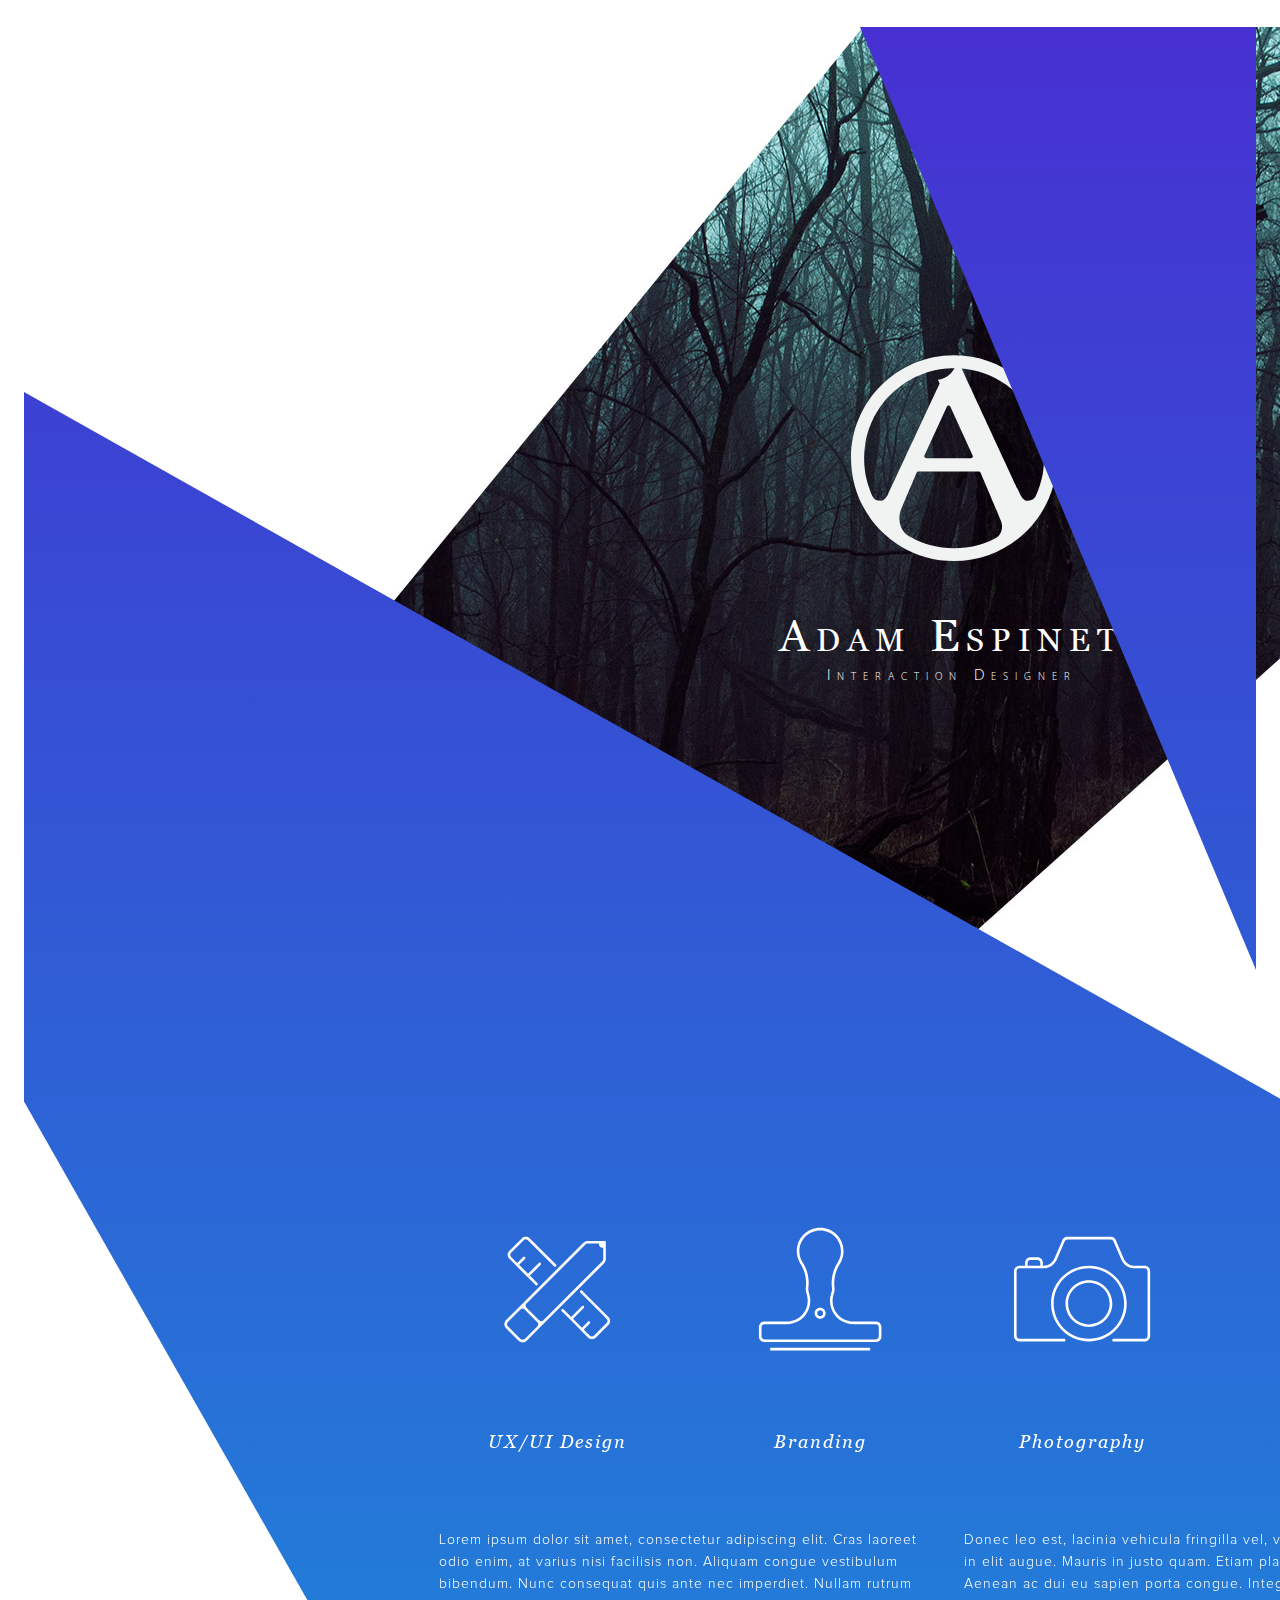
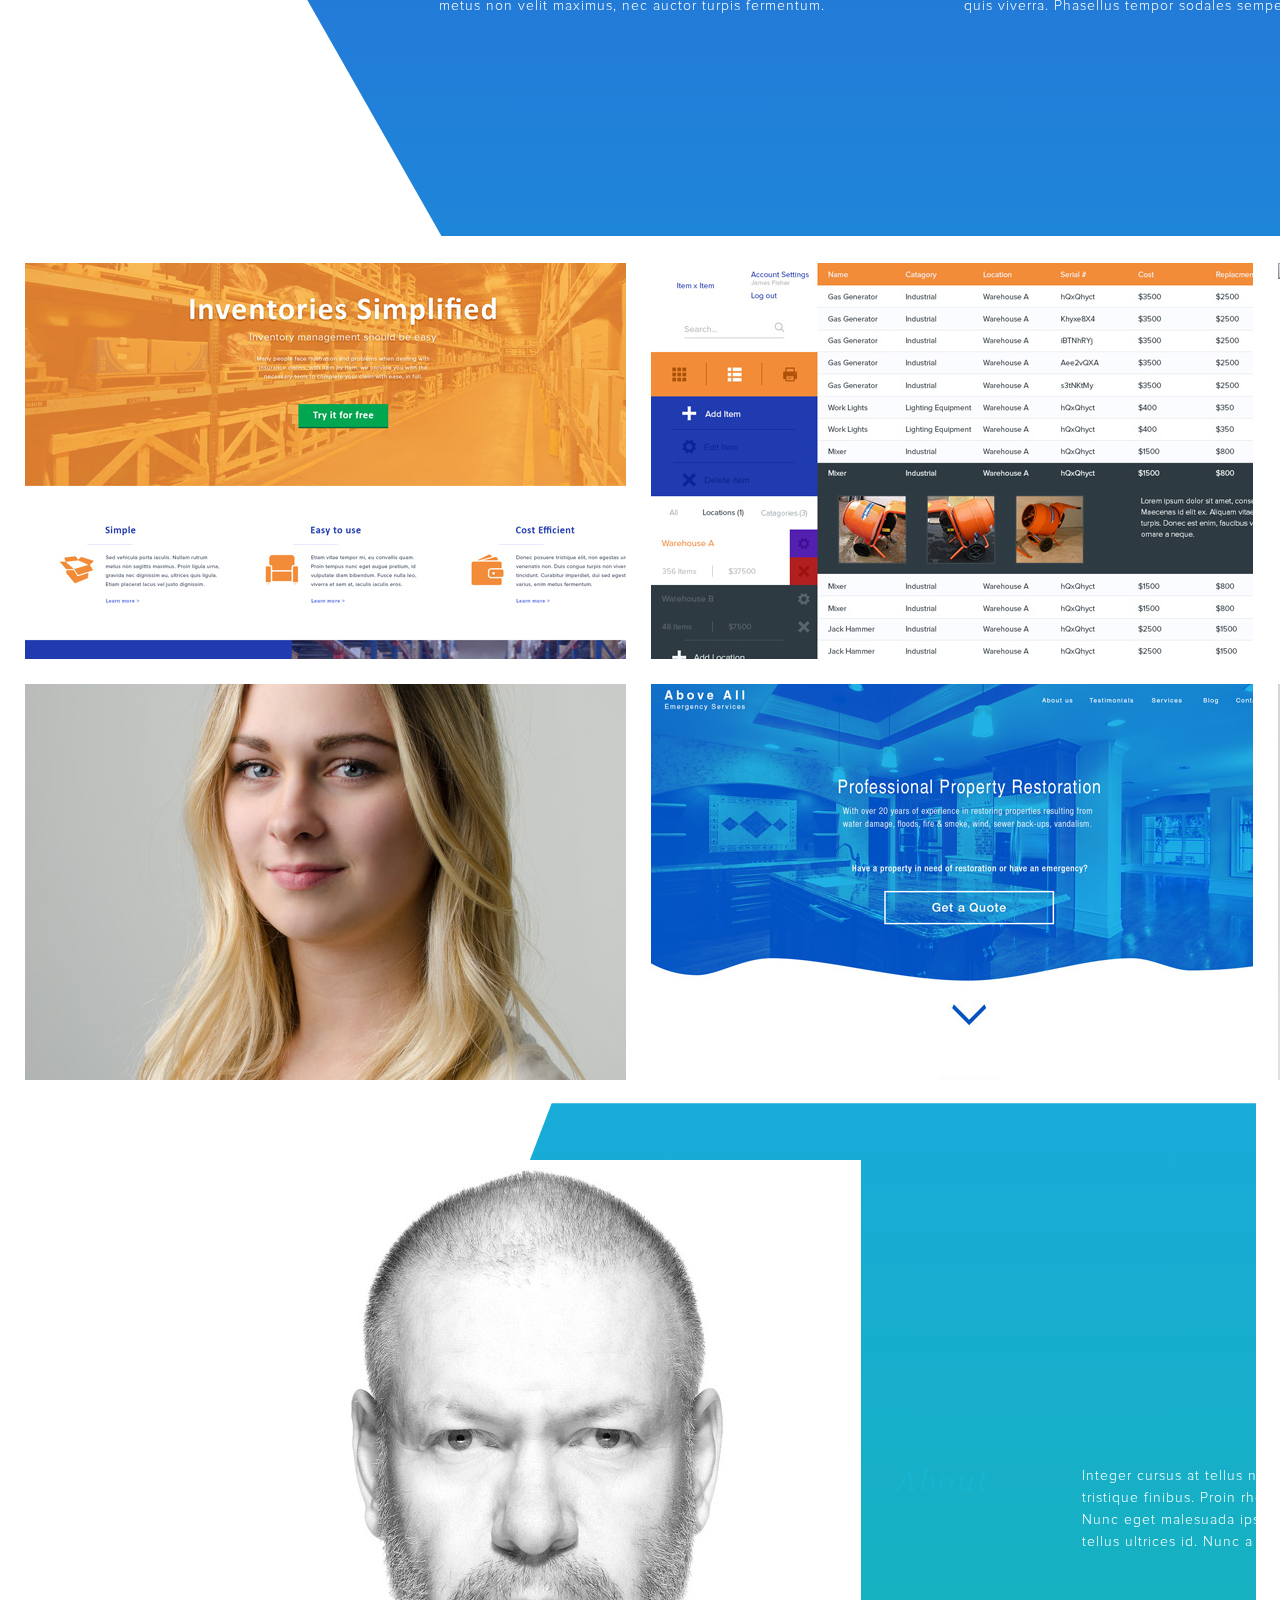
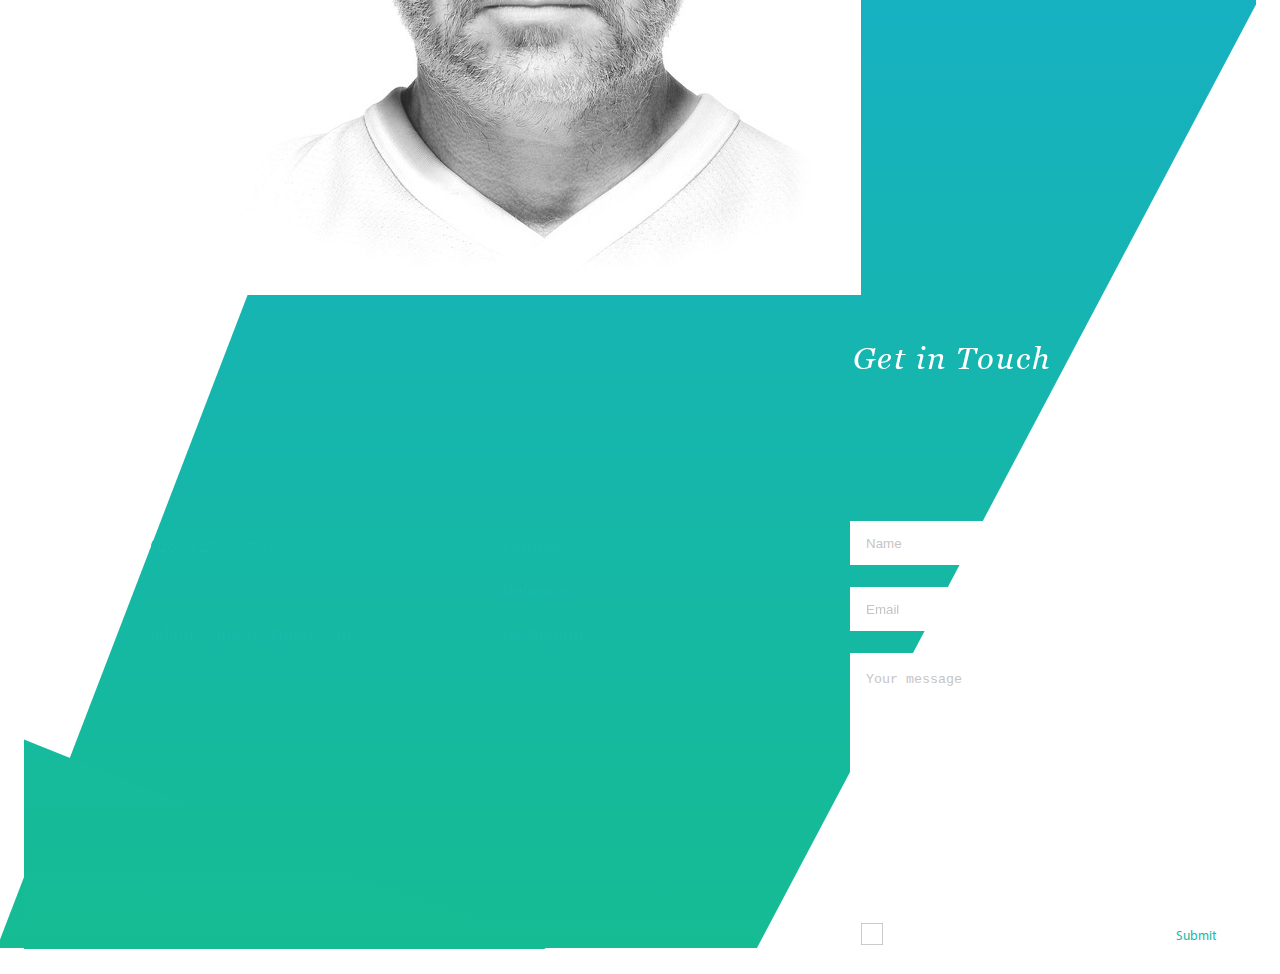
==== adamespinet2015/index.html @ 43d78a26 "First Upload" ====
<!DOCTYPE html>
<html></html>
<head>
  <title>Adam Espinet</title>
  <link href='css/style.css' rel='stylesheet'>
</head>
<body>
  <div id='main-wrap'>
    <section id='background'>
      <section id='accents-top'>
        <div id='triangle-top'>
          <svg>
            <defs>
              <linearGradient id='grad1' x1='50%' x2='50%' y1='0%' y2='100%'>
                <stop offset='0%' style='stop-color:rgb(71,48,210);stop-opacity:1'></stop>
                <stop offset='100%' style='stop-color:rgb(46,91,212);stop-opacity:1'></stop>
              </linearGradient>
            </defs>
            <path d='M396.7,0 0,0 396.7,944.6z' fill='url(#grad1)'></path>
          </svg>
        </div>
        <div id='shape-purple-blue'>
          <svg>
            <defs>
              <linearGradient id='grad2' x1='50%' x2='50%' y1='0%' y2='100%'>
                <stop offset='0%' style='stop-color:rgb(60,65,211);stop-opacity:1'></stop>
                <stop offset='100%' style='stop-color:rgb(30,134,217);stop-opacity:1'></stop>
              </linearGradient>
            </defs>
            <path d='M0,1 1866,1050.7 1866,1446 418,1446 0,710.5z' fill='url(#grad2)'></path>
          </svg>
        </div>
      </section>
      <section id='home'>
        <svg id='logo'>
          <path d='M108.013,5.164C51.141,5.164,5.035,51.271,5.035,108.143c0,56.874,46.105,102.98,102.978,102.98c56.874,0,102.979-46.106,102.979-102.98C210.992,51.271,164.887,5.164,108.013,5.164z M34.246,150.733c-3.959,0-6.309-1.488-7.649-4.223c-1.45-2.958-6.259-14.777-7.524-25.108c-0.523-4.279-0.947-7.953-0.947-13.065c0-5.322,0.287-8.905,0.91-13.182c4.723-32.395,26.672-59.171,56.279-70.74c3.998-1.563,8.162-2.862,12.416-3.846c4.138-0.957,8.394-1.621,12.729-1.986c2.517-0.21,6.441-0.318,7.994-0.317c-2.6,5.083-7.193,8.985-12.741,10.673c-1.219,0.371-2.491,0.625-3.792,0.771l1.721,3.748c0,0-50.002,107.736-51.329,110.174C40.744,146.511,38.578,150.733,34.246,150.733z M78.424,105.586l22.4-48.862c0.299-0.667,0.967-1.134,1.744-1.134c0.738,0,1.37,0.421,1.69,1.033l22.374,48.796l0.141,0.309c0.07,0.199,0.116,0.41,0.116,0.634c0,1.056-0.854,1.911-1.908,1.916h-0.014l-44.778-0.028c-1.058,0-1.915-0.856-1.915-1.915c0-0.265,0.054-0.518,0.151-0.747L78.424,105.586z M149.838,187.984c-11.059,6.111-25.886,10.28-41.75,10.28c-16.225,0-30.826-3.961-43.969-11.474c-0.775-0.406-1.524-0.854-2.24-1.349c-5.543-3.834-8.482-10.259-8.482-17.509c0-2.859,0.598-5.627,1.535-8.04c0.84-2.16,13.189-31.295,15.773-37.387l0.004,0.002c0.299-0.666,0.965-1.132,1.743-1.132h0.001h60.234h0.002c0.773,0,1.437,0.461,1.738,1.122c0.008,0.016,0.018,0.029,0.024,0.045s0.01,0.034,0.017,0.051c3.199,7.496,20.119,47.162,20.619,48.68c0.552,1.676,0.958,3.171,0.958,4.907C156.046,181.103,154.13,185.612,149.838,187.984z M189.516,146.511c-1.24,2.197-3.662,4.223-7.703,4.223c-4.35,0-6.444-4.223-7.99-7.102c-1.224-2.279-56.811-122.218-56.811-122.218l-1.301-2.836c0.833,0.069,1.662,0.151,2.488,0.244c40.628,4.541,73.079,36.122,78.942,76.336c0.623,4.277,0.951,8.648,0.951,13.096c0,4.438-0.367,8.794-0.947,13.065C195.755,131.557,191.401,143.17,189.516,146.511z' fill='#F1F2F2'></path>
        </svg>
        <div id='head'>
          <div id='name'>
            <h1 class='g400'>Adam Espinet</h1>
          </div>
          <div id='title'>
            <h2 class='m200'>Interaction Designer</h2>
          </div>
        </div>
      </section>
      <section id='services'>
        <div class='container'>
          <div id='icons'>
            <div class='icon'>
              <svg>
                <path d='M182.258,34.489c-0.393-0.393-0.905-0.588-1.419-0.587v-0.003l-2.009,0l-21.951-0.001l-1.23,0.001h-1.801c-1.781,0.188-3.51,0.943-4.907,2.255c-0.065,0.062-0.137,0.117-0.201,0.182c-0.063,0.063-0.12,0.135-0.181,0.2l-1.38,1.38l-89.15,89.15c-0.066,0.063-0.136,0.117-0.201,0.182c-0.065,0.065-0.12,0.135-0.182,0.201l-2.966,2.967l-2.841,2.841l-2.967,2.967c-0.066,0.062-0.136,0.116-0.201,0.182c-0.065,0.064-0.12,0.134-0.182,0.2l-19.084,19.084c-0.066,0.063-0.136,0.116-0.201,0.182c-0.065,0.064-0.12,0.135-0.182,0.201c-1.052,1.121-1.743,2.455-2.072,3.86c-0.301,1.28-0.301,2.613,0,3.894c0.329,1.399,1.014,2.729,2.06,3.848c0.066,0.07,0.125,0.146,0.195,0.215c0.069,0.069,0.145,0.129,0.215,0.195l19.244,19.243c0.066,0.071,0.126,0.146,0.195,0.216c0.069,0.069,0.145,0.129,0.215,0.195c1.119,1.045,2.447,1.73,3.847,2.059c1.28,0.301,2.614,0.301,3.895,0c1.399-0.328,2.728-1.014,3.846-2.059c0.07-0.066,0.146-0.126,0.215-0.195c0.069-0.069,0.128-0.145,0.195-0.216l19.056-19.056c0.07-0.066,0.146-0.126,0.215-0.194c0.069-0.069,0.128-0.146,0.195-0.216l2.953-2.952l2.841-2.841l2.953-2.953c0.07-0.066,0.146-0.126,0.215-0.195c0.069-0.068,0.128-0.145,0.195-0.215l89.136-89.137l1.336-1.335c0.071-0.067,0.147-0.126,0.216-0.195c0.069-0.069,0.127-0.144,0.194-0.215c1.406-1.505,2.163-3.391,2.271-5.313c0.018-0.32,0.019-0.642,0-0.962v-1.679V37.916v-2.009l-0.003,0C182.845,35.393,182.649,34.88,182.258,34.489z M72.386,170.331l-9.256,9.256l-5.016,5.016l-0.178,0.179c-1.724,1.628-4.413,1.629-6.138,0l-0.178-0.179l-5.016-5.016l-9.443-9.444l-5.016-5.016l-0.178-0.178c-1.63-1.727-1.629-4.422,0.006-6.146l0.165-0.164l5.023-5.023l9.256-9.256l5.023-5.022l0.165-0.165c1.711-1.624,4.375-1.634,6.102-0.04c0.042,0.043,0.079,0.091,0.122,0.134s0.09,0.079,0.134,0.121c0.027,0.025,0.056,0.049,0.082,0.073l4.9,4.9l9.443,9.443l4.9,4.9c0.025,0.026,0.047,0.055,0.073,0.081c0.042,0.044,0.079,0.092,0.122,0.135c0.043,0.042,0.091,0.079,0.134,0.121c1.592,1.726,1.583,4.384-0.035,6.095l-0.178,0.178L72.386,170.331z M91.753,150.964l-5.016,5.017l-0.178,0.178c-1.71,1.616-4.369,1.626-6.095,0.034c-0.042-0.043-0.079-0.091-0.122-0.134s-0.09-0.079-0.134-0.121c-0.027-0.025-0.056-0.049-0.082-0.073l-4.9-4.9l-9.443-9.443l-4.9-4.9c-0.025-0.026-0.047-0.055-0.073-0.081c-0.042-0.044-0.079-0.092-0.121-0.134c-0.043-0.043-0.091-0.08-0.134-0.122c-1.593-1.727-1.582-4.393,0.041-6.103l0.164-0.164l5.023-5.022l80.703-80.703l5.022-5.023l0.165-0.165c0.729-0.691,1.629-1.081,2.561-1.188h1.03h6.729h10.507c-0.422,1.724,0.022,3.616,1.368,4.962c1.347,1.347,3.239,1.792,4.963,1.37v10.554v7.002v0.45c-0.052,1.03-0.451,2.04-1.211,2.844l-0.178,0.178l-5.017,5.016L91.753,150.964z' fill='#49a5f4'></path>
                <path d='M42.593,69.504l2.841,2.841l13.75,13.749l2.841,2.841l12.813,12.813l0.002-0.002c0.36,0.36,0.825,0.547,1.296,0.576c0.553,0.034,1.117-0.153,1.541-0.576c0.422-0.423,0.609-0.986,0.575-1.54c-0.028-0.472-0.215-0.937-0.575-1.297l0.002-0.002L66,87.229l9.177-9.177l7.242-7.242c0.069-0.053,0.14-0.103,0.204-0.167c0.063-0.063,0.113-0.134,0.166-0.203c0.604-0.786,0.554-1.913-0.166-2.633c-0.782-0.782-2.052-0.783-2.835-0.001l-0.024-0.021l-7.427,7.427l-9.177,9.177l-1.134-1.135L49.409,70.639l9.177-9.177l-0.002-0.002c0.783-0.783,0.783-2.054,0-2.837c-0.783-0.783-2.054-0.783-2.837,0l-0.002-0.002l-9.177,9.177l-1.135-1.134l-3.206-3.207l-5.02-5.02l-0.171-0.171c-1.635-1.726-1.634-4.421,0-6.146l0.171-0.171l5.02-5.02l9.255-9.255l5.019-5.02l0.171-0.171c1.726-1.635,4.42-1.634,6.146,0l0.171,0.171l5.02,5.02l35.45,35.45l0.002-0.002c0.783,0.783,2.052,0.785,2.837,0c0.783-0.783,0.783-2.054,0-2.836l0.002-0.002L65.943,29.928l-0.396-0.396c-1.121-1.049-2.452-1.737-3.854-2.066c-1.281-0.301-2.613-0.301-3.894,0c-1.402,0.329-2.734,1.018-3.854,2.066c-0.068,0.064-0.141,0.122-0.208,0.188s-0.125,0.14-0.188,0.208L34.479,48.997c-0.068,0.064-0.141,0.122-0.208,0.188c-0.067,0.067-0.124,0.139-0.188,0.208c-1.049,1.121-1.736,2.452-2.065,3.854c-0.301,1.28-0.301,2.613,0,3.894c0.33,1.402,1.017,2.734,2.066,3.854c0.064,0.068,0.121,0.141,0.188,0.208c0.067,0.067,0.14,0.124,0.208,0.188L42.593,69.504z' fill='#49a5f4'></path>
                <path d='M143.634,110.459c-0.784,0.785-0.783,2.054,0,2.837l-0.002,0.002l35.451,35.452l5.02,5.02l0.171,0.171c1.632,1.723,1.634,4.415,0.003,6.142l-0.178,0.178l-5.017,5.017l-9.246,9.246l-4.888,4.887l-0.451,0.452c-1.729,1.497-4.315,1.461-5.991-0.126l-0.171-0.171l-5.02-5.02l-4.365-4.365l9.178-9.177l-0.002-0.002c0.782-0.783,0.782-2.054,0-2.837c-0.783-0.783-2.054-0.783-2.837,0l-0.002-0.002l-9.178,9.177l-1.135-1.135L132.36,153.59l9.177-9.177l7.428-7.428l-0.021-0.023c0.781-0.783,0.781-2.054-0.002-2.836c-0.719-0.72-1.846-0.77-2.633-0.166c-0.069,0.053-0.141,0.103-0.203,0.166c-0.064,0.063-0.114,0.135-0.167,0.204l-7.241,7.242l-9.178,9.177l-1.135-1.136L117.85,139.08l-0.002,0.002c-0.783-0.783-2.053-0.783-2.836,0c-0.785,0.784-0.783,2.054,0,2.836l-0.002,0.003l10.533,10.534l2.842,2.841l13.749,13.749l2.841,2.841l10.406,10.407l0.396,0.396c1.114,1.043,2.438,1.729,3.831,2.061c1.288,0.306,2.629,0.307,3.917,0.005c1.281-0.3,2.503-0.898,3.56-1.8l0.957-0.957l18.781-18.781l0.41-0.41c1.046-1.119,1.732-2.447,2.06-3.847c0.301-1.281,0.301-2.614,0-3.895c-0.328-1.402-1.017-2.733-2.066-3.854l-0.396-0.396l-40.358-40.358l-0.002,0.002C145.688,109.677,144.417,109.677,143.634,110.459z' fill='#49a5f4'></path>
              </svg>
              <h4 class='g400i'>UX/UI Design</h4>
            </div>
            <div class='icon'>
              <svg>
                <path d='M107.996,136.608c-4.693,0-8.498,3.805-8.498,8.498s3.805,8.498,8.498,8.498c4.694,0,8.499-3.805,8.499-8.498S112.689,136.608,107.996,136.608z M107.996,149.585c-2.473,0-4.479-2.006-4.479-4.479c0-2.475,2.006-4.479,4.479-4.479c2.475,0,4.479,2.004,4.479,4.479C112.475,147.579,110.471,149.585,107.996,149.585z' fill='#49a5f4'></path>
                <path d='M202.232,166.673c0.004-0.11,0.017-0.218,0.017-0.329s-0.013-0.219-0.017-0.329c-0.059-1.515-0.511-2.926-1.262-4.137c-0.693-1.119-1.637-2.063-2.756-2.756c-1.221-0.756-2.645-1.21-4.174-1.262c-0.097-0.003-0.192-0.015-0.29-0.015s-0.193,0.012-0.29,0.015h-17.894h-16.504v-0.015c-17.655,0-31.968-14.312-31.968-31.968c0-3.236,0.485-6.357,1.379-9.302c0.053-0.172,0.107-0.342,0.162-0.513c0.23-0.571,0.44-1.153,0.623-1.747c0.638-2.069,0.984-4.267,0.984-6.546c0-0.515-0.023-1.024-0.059-1.53c-0.037-0.544-0.101-1.08-0.176-1.612c-0.037-0.256-0.07-0.513-0.115-0.766c-0.17-1.751-0.263-3.525-0.263-5.321c0-10.424,2.947-20.157,8.045-28.422c0.432-0.628,0.844-1.269,1.235-1.924c2.08-3.479,3.589-7.338,4.398-11.449c0.445-2.263,0.685-4.601,0.685-6.995c0-19.882-16.117-36-36-36c-19.882,0-36,16.118-36,36c0,2.382,0.237,4.708,0.679,6.96c0.799,4.078,2.287,7.908,4.337,11.367c0.451,0.76,0.929,1.5,1.433,2.223c5.011,8.216,7.9,17.869,7.9,28.197c0,1.872-0.095,3.721-0.28,5.544c-0.039,0.227-0.056,0.461-0.088,0.69c-0.05,0.367-0.108,0.731-0.14,1.104c-0.055,0.638-0.089,1.281-0.089,1.933c0,2.579,0.445,5.052,1.252,7.354l-0.144-0.405c0.178,0.499,0.45,1.424,0.603,1.934c0.879,2.921,1.357,6.017,1.357,9.225c0,17.656-14.313,31.968-31.969,31.968v0.015h-16.5H22.516c-0.097-0.003-0.192-0.015-0.29-0.015s-0.193,0.012-0.29,0.015c-1.53,0.052-2.955,0.506-4.176,1.264c-1.118,0.693-2.061,1.636-2.754,2.754c-0.759,1.224-1.213,2.651-1.264,4.186c-0.003,0.094-0.014,0.186-0.014,0.28s0.011,0.187,0.014,0.28v13.992c-0.003,0.094-0.014,0.186-0.014,0.28c0,0.067,0.013,0.131,0.014,0.197c0.037,1.564,0.492,3.023,1.264,4.27c0.692,1.115,1.639,2.051,2.753,2.742c1.227,0.762,2.656,1.227,4.196,1.275c0.09,0.003,0.179,0.014,0.271,0.014s0.18-0.011,0.271-0.014H193.48c0.091,0.003,0.179,0.014,0.271,0.014s0.18-0.011,0.271-0.014c1.539-0.049,2.968-0.514,4.193-1.273c1.115-0.692,2.063-1.628,2.756-2.744c0.767-1.236,1.219-2.684,1.262-4.234c0.002-0.079,0.017-0.153,0.017-0.232c0-0.111-0.013-0.219-0.017-0.329V166.673z M186.531,185.363H29.446h-7.104H22.11c-2.375-0.063-4.285-1.97-4.35-4.344v-0.244v-7.099c0.033-0.021,0.066-0.04,0.099-0.061c-0.032-0.02-0.067-0.033-0.099-0.053v-7.099v-0.242c0.064-2.374,1.969-4.277,4.34-4.345h0.252h7.094h27.401c5.958,0,11.572-1.456,16.521-4.018c11.568-5.988,19.479-18.058,19.479-31.982c0-0.628-0.017-1.253-0.048-1.873c-0.181-3.525-0.88-6.912-2.005-10.098c0,0.001,0,0.002,0.001,0.003c-0.685-1.915-1.021-3.988-1.021-6.14c0-0.591,0.033-1.174,0.088-1.751c0.02-0.149,0.039-0.298,0.057-0.447c0.281-2.32,0.443-4.677,0.443-7.073c0-1.377-0.061-2.738-0.156-4.091c-0.375-5.372-1.471-10.545-3.203-15.418c-1.399-3.935-3.208-7.673-5.376-11.166c-0.356-0.574-0.717-1.144-1.092-1.704c-2.86-4.789-4.508-10.385-4.508-16.368c0-17.655,14.313-31.968,31.968-31.968c17.656,0,31.969,14.313,31.969,31.968c0,6.054-1.684,11.714-4.606,16.54c-0.301,0.451-0.59,0.909-0.878,1.369c-2.219,3.541-4.069,7.333-5.494,11.33c-1.734,4.868-2.833,10.036-3.214,15.402c-0.097,1.372-0.159,2.752-0.159,4.149c0,2.09,0.115,4.153,0.33,6.186c0.056,0.528,0.13,1.05,0.2,1.573c0.039,0.486,0.074,0.974,0.074,1.47c0,1.816-0.274,3.566-0.769,5.222c-0.228,0.594-0.441,1.193-0.638,1.802c-0.954,2.949-1.543,6.063-1.702,9.291c-0.028,0.594-0.045,1.191-0.045,1.793c0,13.925,7.911,25.994,19.479,31.982c4.949,2.562,10.563,4.018,16.521,4.018h27.468h7.094h0.252c2.365,0.066,4.261,1.958,4.338,4.32v0.291v7.076c-0.031,0.02-0.065,0.032-0.097,0.051c0.032,0.02,0.064,0.039,0.097,0.059v7.076v0.293c-0.078,2.362-1.978,4.257-4.348,4.319h-0.232H186.531z M90.034,111.93c0.011,0.027,0.022,0.056,0.033,0.083C90.056,111.985,90.045,111.957,90.034,111.93z' fill='#49a5f4'></path>
                <path d='M183.247,198.342v-0.003H32.837v0.003c-1.109,0-2.005,0.898-2.005,2.006s0.896,2.006,2.005,2.006v0.003h150.41v-0.003c1.107,0,2.006-0.898,2.006-2.006S184.354,198.342,183.247,198.342z' fill='#49a5f4'></path>
              </svg>
              <h4 class='g400i'>Branding</h4>
            </div>
            <div class='icon'>
              <svg>
                <path d='M176.579,130.264c0-32.169-26.078-58.248-58.248-58.248c-32.169,0-58.248,26.079-58.248,58.248c0,32.17,26.079,58.248,58.248,58.248C150.501,188.512,176.579,162.434,176.579,130.264z M118.331,184.492c-29.949,0-54.229-24.278-54.229-54.229c0-29.949,24.279-54.229,54.229-54.229c29.95,0,54.229,24.279,54.229,54.229C172.561,160.214,148.281,184.492,118.331,184.492z' fill='#49a5f4'></path>
                <path d='M118.331,94.264c-19.882,0-36,16.118-36,36c0,19.883,16.118,36,36,36c19.883,0,36-16.117,36-36C154.331,110.382,138.214,94.264,118.331,94.264z M118.331,162.231c-17.655,0-31.968-14.312-31.968-31.968c0-17.655,14.313-31.968,31.968-31.968c17.656,0,31.969,14.313,31.969,31.968C150.3,147.92,135.987,162.231,118.331,162.231z' fill='#49a5f4'></path>
                <path d='M212.576,80.789c0.003-0.097,0.015-0.192,0.015-0.29s-0.012-0.192-0.015-0.29c-0.052-1.53-0.506-2.954-1.264-4.176c-0.404-0.653-0.895-1.246-1.456-1.766c-1.451-1.343-3.367-2.183-5.483-2.252c-0.094-0.003-0.186-0.014-0.28-0.014s-0.187,0.011-0.28,0.014h-2.352h-12.75h-0.02c-7.46-0.004-13.864-4.497-16.679-10.92l-0.155-0.359l-4.951-11.431l-7.064-16.313l-0.307-0.707c-0.36-0.739-0.823-1.416-1.373-2.015c-1.292-1.41-3.05-2.379-5.032-2.667c-0.312-0.045-0.626-0.074-0.947-0.084c-0.094-0.003-0.186-0.014-0.28-0.014s-0.187,0.011-0.28,0.014H85.585c-0.094-0.003-0.186-0.014-0.28-0.014s-0.187,0.011-0.28,0.014c-0.319,0.01-0.633,0.039-0.943,0.084c-1.963,0.284-3.706,1.235-4.995,2.621c-0.548,0.589-1.012,1.254-1.376,1.981l-0.366,0.845l-7.011,16.188L65.66,60.032l-0.886,2.045c-3.001,5.868-9.078,9.897-16.112,9.938h-0.213h-0.875v-3.934c0.012-0.186,0.028-0.371,0.028-0.561s-0.016-0.375-0.028-0.561c-0.093-1.428-0.538-2.757-1.25-3.906c-0.572-0.923-1.314-1.726-2.185-2.369c-1.34-0.988-2.976-1.591-4.754-1.649c-0.094-0.003-0.186-0.014-0.28-0.014s-0.187,0.011-0.28,0.014h-9.998c-0.094-0.003-0.186-0.014-0.28-0.014s-0.187,0.011-0.28,0.014c-1.778,0.058-3.415,0.661-4.754,1.649c-0.871,0.643-1.613,1.446-2.185,2.369c-0.712,1.149-1.157,2.478-1.25,3.906c-0.012,0.186-0.028,0.371-0.028,0.561s0.016,0.375,0.028,0.561v3.934h-7.952c-0.186-0.012-0.371-0.028-0.561-0.028s-0.375,0.016-0.561,0.028c-2.013,0.132-3.83,0.961-5.219,2.252c-0.559,0.52-1.046,1.113-1.449,1.766c-0.754,1.221-1.206,2.644-1.255,4.171c-0.003,0.094-0.014,0.186-0.014,0.28s0.011,0.187,0.014,0.28v98.983c-0.003,0.094-0.014,0.186-0.014,0.28s0.011,0.187,0.014,0.28c0.05,1.533,0.505,2.962,1.264,4.186c0.693,1.118,1.636,2.061,2.754,2.754c1.221,0.758,2.646,1.212,4.176,1.264c0.097,0.003,0.192,0.015,0.29,0.015s0.193-0.012,0.29-0.015h68.472c1.107,0,2.006-0.898,2.006-2.006s-0.898-2.006-2.006-2.006v-0.006H18.784h-7.094h-0.252c-2.372-0.067-4.276-1.973-4.34-4.345v-0.242v-7.099V87.704v-7.099v-0.242c0.063-2.328,1.897-4.194,4.205-4.33h0.523h6.967h1.284h4.018h19.463h4.018h0.421c0.187,0.005,0.373,0.014,0.561,0.014s0.374-0.009,0.561-0.014c4.027-0.1,7.791-1.264,11.013-3.23c0.408-0.249,0.803-0.514,1.193-0.788c2.908-2.042,5.304-4.76,6.96-7.928c0.496-0.949,0.925-1.937,1.281-2.959l8.777-20.265l2.787-6.436l0.154-0.356c0.706-1.467,2.178-2.488,3.903-2.535h0.242h7.099h52.158h7.099h0.242c1.74,0.047,3.223,1.082,3.921,2.567l0.128,0.293l2.798,6.462l9.112,21.04c0.21,0.535,0.435,1.063,0.684,1.577c1.661,3.432,4.181,6.368,7.276,8.54c0.366,0.257,0.738,0.505,1.12,0.74c3.289,2.023,7.144,3.21,11.271,3.277c0.123,0.002,0.244,0.009,0.367,0.009s0.244-0.007,0.367-0.009h7.805h7.099h0.242c2.374,0.064,4.277,1.966,4.345,4.34v0.252v7.094v85.09v7.094v0.252c-0.067,2.37-1.968,4.272-4.34,4.34h-0.252h-7.094h-40.535v0.006c-1.109,0-2.006,0.898-2.006,2.006s0.896,2.006,2.006,2.006h47.465c0.097,0.003,0.192,0.015,0.29,0.015s0.193-0.012,0.29-0.015c1.53-0.052,2.954-0.506,4.176-1.264c1.118-0.692,2.062-1.636,2.754-2.754c0.758-1.222,1.212-2.646,1.264-4.176c0.003-0.097,0.015-0.192,0.015-0.29s-0.012-0.193-0.015-0.29V80.789z M31.884,63.055h3.881h3.218h0.242c2.328,0.063,4.195,1.896,4.331,4.205v0.523v4.233H35.79h-0.048h-3.835h-7.814v-4.233v-0.523c0.136-2.309,2.005-4.141,4.331-4.205h0.242H31.884z' fill='#49a5f4'></path>
              </svg>
              <h4 class='g400i'>Photography</h4>
            </div>
            <div class='icon'>
              <svg>
                <path d='M184.678,158.281h-0.475h-9.789h-4.063c-0.191,1.369-0.469,2.71-0.828,4.018c-3.664,13.364-15.779,23.225-30.245,23.482h-1.16h-15.997H91.642h-9.673h-0.077c-5.331-0.021-9.65-4.328-9.692-9.655v-0.154v-9.635v-4.038v-4.018V50.734v-9.635v-0.154c0.041-5.233,4.269-9.429,9.411-9.641c1.341-0.055,2.343-0.505,3.567-1.264c0.75-0.465,1.424-1.04,1.995-1.708c0.279-0.327,0.531-0.678,0.758-1.045c0.759-1.224,1.214-2.652,1.264-4.186c0.003-0.094,0.014-0.186,0.014-0.28s-0.011-0.187-0.014-0.28c-0.012-0.38-0.051-0.753-0.113-1.118c0.061,0.366,0.101,0.738,0.113,1.118v-4.195v-4.018v-0.018h-4.018v0.018h-4.391c-0.025,0-0.05-0.005-0.075-0.005c-0.036,0-0.07,0.005-0.106,0.005H36.295c-0.036,0-0.07-0.005-0.106-0.005c-0.025,0-0.05,0.005-0.075,0.005h-4.391v-0.018h-4.018v0.018v4.018v4.195c-0.003,0.094-0.014,0.186-0.014,0.28c0,0.067,0.013,0.131,0.014,0.198c0.037,1.564,0.492,3.023,1.264,4.269c0.228,0.368,0.48,0.719,0.76,1.047c0.571,0.668,1.244,1.244,1.994,1.708c1.223,0.757,2.48,1.193,3.498,1.263c5.155,0.321,9.45,4.398,9.481,9.664v0.116v9.654v107.544v4.018v4.039v9.653v0.115c-0.032,5.336-5.373,9.675-8.802,9.675c-1.227,0-2.955,0.506-4.176,1.264c-0.748,0.464-1.419,1.036-1.988,1.701c-0.282,0.329-0.536,0.683-0.766,1.053c-0.759,1.224-1.213,2.652-1.264,4.186c-0.003,0.094-0.014,0.186-0.014,0.28s0.011,0.187,0.014,0.28v4.215v4.018h4.018h135.732h4.293l1.513-4.018l3.373-8.961l1.513-4.018l6.532-17.354l2.307-6.128l1.512-4.018H184.678z M88.801,20.268c-0.217-0.682-0.515-1.328-0.886-1.923l0,0C88.286,18.941,88.586,19.584,88.801,20.268z M89.047,21.262c-0.059-0.315-0.128-0.626-0.222-0.928C88.917,20.636,88.988,20.946,89.047,21.262z M173.852,185.781l-1.512,4.018l-3.373,8.961H72.2h-4.018H48.718h-4.018h-1.31H31.722v-4.374v-0.242c0.064-2.374,1.917-4.336,4.168-4.336s3.934-0.692,5.959-1.868c1.034-0.6,1.99-1.319,2.831-2.158h0.021v-0.021c2.482-2.487,4.018-5.92,4.018-9.712v-13.75v-4.018V41.025c0-3.792-1.535-7.224-4.018-9.711v-0.01h-0.009c-0.842-0.842-1.799-1.564-2.835-2.165c-1.975-1.144-4.731-1.837-6.199-1.837l0,0c-2.374-0.065-3.869-1.987-3.935-4.359v-0.244v-4.354h4.432h0.068h7.18h30.095h7.18h0.068h4.432v4.354v0.242c-0.064,2.374-2.2,4.345-4.345,4.345s-3.834,0.717-5.791,1.851c-1.037,0.601-1.995,1.324-2.836,2.167H72.2v0.007c-2.482,2.487-4.018,5.919-4.018,9.711v117.259v4.018v13.75c0,3.792,1.536,7.225,4.018,9.712v0.021h0.02c2.487,2.482,5.92,4.018,9.71,4.018h55.609c0.386,0.012,0.771,0.029,1.159,0.029s0.773-0.018,1.159-0.029c5.549-0.176,10.778-1.605,15.419-4.018c9.114-4.738,15.943-13.257,18.41-23.482h9.005L173.852,185.781z' fill='#49a5f4'></path>
              </svg>
              <h4 class='g400i'>Lettering</h4>
            </div>
          </div>
          <div id='content'>
            <p class='p300'>Lorem ipsum dolor sit amet, consectetur adipiscing elit. Cras laoreet odio enim, at varius nisi facilisis non. Aliquam congue vestibulum bibendum. Nunc consequat quis ante nec imperdiet. Nullam rutrum metus non velit maximus, nec auctor turpis fermentum.</p>
            <p class='p300'>Donec leo est, lacinia vehicula fringilla vel, varius eget nibh. Phasellus in elit augue. Mauris in justo quam. Etiam placerat ac erat ut luctus. Aenean ac dui eu sapien porta congue. Integer dignissim laoreet enim quis viverra. Phasellus tempor sodales semper.</p>
          </div>
        </div>
      </section>
    </section>
    <section id='portfolio'>
      <div class='img-wrap'>
        <figure>
          <img src='img/itembyitem-website.jpg'>
          <figcaption>
            <h5 class='g400i'>Item by Item</h5>
            <h6 class='p300'>View case study</h6>
          </figcaption>
        </figure>
      </div>
      <div class='img-wrap'>
        <figure>
          <img src='img/itembyitem-app.jpg'>
          <figcaption>
            <h5 class='g400i'>Item by Item</h5>
            <h6 class='p300'>View case study</h6>
          </figcaption>
        </figure>
      </div>
      <div class='img-wrap'>
        <figure>
          <img src='img/alexis.jpg'>
          <figcaption>
            <h5 class='g400i'>Alexis</h5>
            <h6 class='p300'>View photo set</h6>
          </figcaption>
        </figure>
      </div>
      <div class='img-wrap'>
        <figure>
          <img src='img/Martyna.jpg'>
          <figcaption>
            <h5 class='g400i'>Martyna</h5>
            <h6 class='p300'>View photo set</h6>
          </figcaption>
        </figure>
      </div>
      <div class='img-wrap'>
        <figure>
          <img src='img/aboveall-website.jpg'>
          <figcaption>
            <h5 class='g400i'>Above All</h5>
            <h6 class='p300'>View case study</h6>
          </figcaption>
        </figure>
      </div>
      <div class='img-wrap'>
        <figure>
          <img src='img/branding.jpg'>
          <figcaption>
            <h5 class='g400i'>Jackson co.</h5>
            <h6 class='p300'>View case study</h6>
          </figcaption>
        </figure>
      </div>
    </section>
    <section id='wrap-bottom'>
      <section id='accents-bottom'>
        <div id='shape-blue-green'>
          <svg>
            <defs>
              <linearGradient id='grad3' x1='50%' x2='50%' y1='0%' y2='100%'>
                <stop offset='0%' style='stop-color:rgb(23,171,217);stop-opacity:1'></stop>
                <stop offset='100%' style='stop-color:rgb(21,188,147);stop-opacity:1'></stop>
              </linearGradient>
            </defs>
            <path d='M1866,0.2 1866,501.5 1366.3,1446.2 606.3,1446.2 1161.7,0.2z' fill='url(#grad3)'></path>
          </svg>
        </div>
        <div id='triangle-green'>
          <svg>
            <defs>
              <linearGradient id='grad4' x1='50%' x2='50%' y1='0%' y2='100%'>
                <stop offset='0%' style='stop-color:rgb(21,187,157);stop-opacity:1'></stop>
                <stop offset='100%' style='stop-color:rgb(21,188,147);stop-opacity:1'></stop>
              </linearGradient>
            </defs>
            <path d='M0,0.5 523.6,210.5 -0.1,210.5 -0.1,0.5z' fill='url(#grad4)'></path>
          </svg>
        </div>
      </section>
      <section id='about'>
        <div id='headshot'>
          <img src='img/adamespinet.jpg'>
        </div>
        <div id='writeup'>
          <div id='title'>
            <h3 class='about g400i'>About</h3>
          </div>
          <div id='about-content'>
            <p class='p300'>Integer cursus at tellus nec tempor. Morbi volutpat nisl et magna tristique finibus. Proin rhoncus enim quis orci pharetra pellentesque. Nunc eget malesuada ipsum. Aenean placerat blandit arcu, vel suscipit tellus ultrices id. Nunc a orci iaculis eros dapibus pulvinar.</p>
          </div>
        </div>
      </section>
      <footer>
        <h3 class='g400i'>Get in Touch</h3>
        <div id='contact'>
          <ul>
            <li class='g400'>(289) 259-8708</li>
            <li>
              <a class='g400' href='#'>
                adamespinet@gmail.com
              </a>
            </li>
          </ul>
          <ul>
            <li>
              <a class='g400' href='#'>
                Dribble
              </a>
            </li>
            <li>
              <a class='g400' href='#'>
                Behance
              </a>
            </li>
            <li>
              <a class='g400' href='#'>
                Instagram
              </a>
            </li>
          </ul>
        </div>
        <form>
          <feildset class='form-group'>
            <input placeholder='Name' spellcheck='false'>
            <input placeholder='Email' spellcheck='false'>
          </feildset>
          <feildset class='form-group'>
            <textarea placeholder='Your message'></textarea>
          </feildset>
          <feildset class='form-group'>
            <label class='p400'>
              <input id='check' type='checkbox'>
                I am not a robot
              </input>
            </label>
            <button class='p400' id='submit' type='submit'>
              Submit
            </button>
          </feildset>
        </form>
        <svg id='logo-bottom'>
          <path d='M108.013,5.164C51.141,5.164,5.035,51.271,5.035,108.143c0,56.874,46.105,102.98,102.978,102.98c56.874,0,102.979-46.106,102.979-102.98C210.992,51.271,164.887,5.164,108.013,5.164z M34.246,150.733c-3.959,0-6.309-1.488-7.649-4.223c-1.45-2.958-6.259-14.777-7.524-25.108c-0.523-4.279-0.947-7.953-0.947-13.065c0-5.322,0.287-8.905,0.91-13.182c4.723-32.395,26.672-59.171,56.279-70.74c3.998-1.563,8.162-2.862,12.416-3.846c4.138-0.957,8.394-1.621,12.729-1.986c2.517-0.21,6.441-0.318,7.994-0.317c-2.6,5.083-7.193,8.985-12.741,10.673c-1.219,0.371-2.491,0.625-3.792,0.771l1.721,3.748c0,0-50.002,107.736-51.329,110.174C40.744,146.511,38.578,150.733,34.246,150.733z M78.424,105.586l22.4-48.862c0.299-0.667,0.967-1.134,1.744-1.134c0.738,0,1.37,0.421,1.69,1.033l22.374,48.796l0.141,0.309c0.07,0.199,0.116,0.41,0.116,0.634c0,1.056-0.854,1.911-1.908,1.916h-0.014l-44.778-0.028c-1.058,0-1.915-0.856-1.915-1.915c0-0.265,0.054-0.518,0.151-0.747L78.424,105.586z M149.838,187.984c-11.059,6.111-25.886,10.28-41.75,10.28c-16.225,0-30.826-3.961-43.969-11.474c-0.775-0.406-1.524-0.854-2.24-1.349c-5.543-3.834-8.482-10.259-8.482-17.509c0-2.859,0.598-5.627,1.535-8.04c0.84-2.16,13.189-31.295,15.773-37.387l0.004,0.002c0.299-0.666,0.965-1.132,1.743-1.132h0.001h60.234h0.002c0.773,0,1.437,0.461,1.738,1.122c0.008,0.016,0.018,0.029,0.024,0.045s0.01,0.034,0.017,0.051c3.199,7.496,20.119,47.162,20.619,48.68c0.552,1.676,0.958,3.171,0.958,4.907C156.046,181.103,154.13,185.612,149.838,187.984z M189.516,146.511c-1.24,2.197-3.662,4.223-7.703,4.223c-4.35,0-6.444-4.223-7.99-7.102c-1.224-2.279-56.811-122.218-56.811-122.218l-1.301-2.836c0.833,0.069,1.662,0.151,2.488,0.244c40.628,4.541,73.079,36.122,78.942,76.336c0.623,4.277,0.951,8.648,0.951,13.096c0,4.438-0.367,8.794-0.947,13.065C195.755,131.557,191.401,143.17,189.516,146.511z' fill='#15baa9'></path>
        </svg>
      </footer>
    </section>
  </div>
  <div id='portfolio-wrap'>
    <div id='write-up'>
      <div id='accents-portfolio'>
        <div id='shape-top'>
          <svg>
            <defs>
              <linearGradient id='grad5' x1='50%' x2='50%' y1='0%' y2='100%'>
                <stop offset='0%' style='stop-color:rgb(71,48,210);stop-opacity:1'></stop>
                <stop offset='100%' style='stop-color:rgb(30,134,217);stop-opacity:1'></stop>
              </linearGradient>
            </defs>
            <path d='M0,0 0,131.5 396,396.5 396,210.2 291.4,0z' fill='url(#grad5)'></path>
          </svg>
        </div>
        <div id='shape-bottom'>
          <svg>
            <defs>
              <linearGradient id='grad6' x1='50%' x2='50%' y1='0%' y2='100%'>
                <stop offset='0%' style='stop-color:rgb(23,171,217);stop-opacity:1'></stop>
                <stop offset='100%' style='stop-color:rgb(21,188,147);stop-opacity:1'></stop>
              </linearGradient>
            </defs>
            <path d='M396,0 0,277.4 211.3,277.4 396,197.8z' fill='url(#grad6)'></path>
          </svg>
        </div>
      </div>
      <div id='copy-portfolio'>
        <h3 class='g400i'>Title 76</h3>
        <h6 class='p400i'>June 8th 2015</h6>
        <p class='p400'>Integer cursus at tellus nec tempor. Morbi volutpat nisl et magna tristique finibus. Proin rhoncus enim quis orci pharetra pellentesque. Nunc eget malesuada ipsum. Aenean placerat blandit arcu, vel suscipit tellus ultrices id. Nunc a orci iaculis eros dapibus pulvinar.</p>
        <p class='p400'>Vonsectetur adipiscing elit. Cras laoreet odio enim, at varius nisi facilisis non. Aliquam congue vestibulum bibendum. Nunc consequat quis ante nec imperdiet. Nullam rutrum metus non velit maximus, nec auctor turpis fermentum.</p>
        <ul>
          <li class='p400'>
            Photographer: &nbsp;
            <a class='p400' href='#'>Adam Espinet</a>
          </li>
          <li class='p400'>
            Make-Up: &nbsp;
            <a class='p400' href='#'>Natalia Malisiewicz</a>
          </li>
          <li class='p400'>
            Model: &nbsp;
            <a class='p400' href='#'>Alexis somethingortheother</a>
          </li>
        </ul>
      </div>
    </div>
    <div id='photo-container'>
      <img class='photo-1column'>
      <div class='photo-2column'></div>
      <div class='photo-2column'></div>
      <img class='photo-1column'>
      <div class='photo-2column'></div>
      <div class='photo-2column'></div>
    </div>
  </div>
</body>
---- adamespinet2015/css/style.css ----
html, body, div, span, applet, object, iframe,
h1, h2, h3, h4, h5, h6, p, blockquote, pre,
a, abbr, acronym, address, big, cite, code,
del, dfn, em, img, ins, kbd, q, s, samp,
small, strike, strong, sub, sup, tt, var,
b, u, i, center,
dl, dt, dd, ol, ul, li,
fieldset, form, label, legend,
table, caption, tbody, tfoot, thead, tr, th, td,
article, aside, canvas, details, figcaption, figure,
footer, header, hgroup, menu, nav, section, summary,
time, mark, audio, video {
  margin: 0;
  padding: 0;
  border: 0;
  outline: 0;
  font-size: 100%;
  font: inherit;
  vertical-align: baseline; }

/* HTML5 display-role reset for older browsers */
article, aside, details, figcaption, figure,
footer, header, hgroup, menu, nav, section {
  display: block; }

body {
  line-height: 1; }

ol, ul {
  list-style: none; }

blockquote, q {
  quotes: none; }

blockquote:before, blockquote:after,
q:before, q:after {
  content: "";
  content: none; }

/* remember to highlight inserts somehow */
ins {
  text-decoration: none; }

del {
  text-decoration: line-through; }

table {
  border-collapse: collapse;
  border-spacing: 0; }

/*# sourceMappingURL=reset.css.map */

html {
  width: 100%;
  height: 3600px; }

body {
  -webkit-transform: translate3d(0, 0, 0); }

#main-wrap {
  height: 3600px;
  width: 1903px; }

#background {
  height: 1839px; }
  #background #accents-top {
    height: 1839px;
    width: 100%;
    position: absolute;
    z-index: -1; }
  #background #home {
    height: 1053px;
    background-image: url("../img/BackgroundAbstract-70.jpg");
    background-position: 0 27px;
    background-repeat: no-repeat;
    position: relative;
    z-index: -5; }
    #background #home #logo {
      width: 212px;
      height: 213px;
      display: block;
      margin: 0 auto;
      padding-top: 350px; }
    #background #home #head {
      width: 396px;
      margin: 0 auto;
      padding-top: 50px; }
      #background #home #head #name {
        text-align: center; }
      #background #home #head #title {
        text-align: center;
        padding-top: 10px; }
  #background #services {
    height: 840px; }
    #background #services .container {
      width: 1236px;
      height: 501px;
      margin: 0 auto;
      padding-top: 129px; }
      #background #services .container h3 {
        text-align: center; }
      #background #services .container #icons {
        width: 1026px;
        height: 296.5px;
        margin: 0 auto; }
        #background #services .container #icons .icon {
          width: 238.5px;
          height: 238.5px;
          float: left; }
          #background #services .container #icons .icon:nth-child(-n+3) {
            margin: 0 24px 0 0; }
          #background #services .container #icons .icon svg {
            width: 217px;
            height: 211px;
            display: block;
            margin: 0 auto;
            -webkit-transform: scale(0.65); }
            #background #services .container #icons .icon svg:hover path {
              fill: #fff; }
            #background #services .container #icons .icon svg path {
              fill: #fff; }
          #background #services .container #icons .icon h4 {
            text-align: center;
            margin-top: 40px; }
      #background #services .container #content {
        width: 1026px;
        height: 105px;
        margin: 0 auto;
        margin-top: 50px; }
        #background #services .container #content p {
          width: 501px;
          float: left; }
          #background #services .container #content p:first-child {
            margin: 0 24px 0 0; }

#portfolio {
  height: 840px;
  padding-top: 24px; }
  #portfolio .img-wrap {
    width: 601.3px;
    height: 396px;
    margin: 0 0 25px 25px;
    float: left;
    overflow: hidden;
    display: inline-block; }
    #portfolio .img-wrap:nth-child(-n+3) figure figcaption {
      background-color: #1c94d9; }
    #portfolio .img-wrap figure {
      margin: 0;
      position: relative; }
      #portfolio .img-wrap figure img {
        -webkit-transform-origin: center center;
        -webkit-transform: scale(1);
        -webkit-transition: all 0.3s ease;
        display: block;
        position: relative; }
      #portfolio .img-wrap figure:hover figcaption {
        opacity: 1;
        transform: translate(0, 15px); }
      #portfolio .img-wrap figure:hover img {
        -webkit-filter: blur(2px);
        -webkit-transform: scale(1.08);
        -webkit-transform-origin: center center;
        -webkit-backface-visibility: hidden; }
    #portfolio .img-wrap figcaption {
      position: absolute;
      top: 25%;
      left: 16%;
      padding: 55px;
      background-color: #17a5d9;
      width: 50%;
      height: 50px;
      opacity: 0;
      margin: 0 auto;
      display: block;
      -webkit-transition: all 0.3s ease; }
      #portfolio .img-wrap figcaption h5 {
        text-align: center; }
      #portfolio .img-wrap figcaption h6 {
        margin: 15px 0 0 0;
        text-align: center; }

#wrap-bottom {
  height: 1470px; }
  #wrap-bottom #accents-bottom {
    height: 1470px;
    width: 100%;
    position: absolute;
    z-index: -3; }
  #wrap-bottom #about {
    height: 840px; }
    #wrap-bottom #about #headshot {
      width: 606px;
      height: 711px;
      display: block;
      float: left;
      margin: 55px 0 0 230px; }
    #wrap-bottom #about #writeup {
      width: 711px;
      margin: 360px 0 0 60px;
      float: left; }
      #wrap-bottom #about #writeup #title {
        width: 186px;
        height: 100%;
        float: left;
        text-align: left; }
      #wrap-bottom #about #writeup #about-content {
        width: 501px;
        float: left; }
        #wrap-bottom #about #writeup #about-content p {
          text-align: left; }
  #wrap-bottom footer {
    height: 630px; }
    #wrap-bottom footer h3 {
      text-align: center; }
    #wrap-bottom footer #contact {
      width: 450px;
      height: 186px;
      margin-top: 150px;
      position: absolute;
      left: 150px; }
      #wrap-bottom footer #contact ul {
        float: left;
        display: inline-block; }
        #wrap-bottom footer #contact ul:first-child {
          padding-right: 150px; }
    #wrap-bottom footer form {
      width: 396px;
      position: absolute;
      left: 850px;
      margin-top: 125px; }
      #wrap-bottom footer form input {
        width: 380px;
        height: 44px;
        margin-top: 22px;
        box-shadow: none;
        border: none; }
        #wrap-bottom footer form input:focus {
          box-shadow: none;
          outline: none; }
      #wrap-bottom footer form textarea {
        width: 364px;
        height: 176px;
        resize: none;
        margin-top: 22px;
        box-shadow: none;
        border: none; }
        #wrap-bottom footer form textarea:focus {
          box-shadow: none;
          outline: none; }
      #wrap-bottom footer form label #check {
        float: left;
        width: 44px;
        transform: scale(0.5);
        padding: 0;
        margin: 16px 0 0 0; }
      #wrap-bottom footer form #submit {
        float: right;
        margin-top: 18px;
        border: 1px #fff solid;
        background-color: #fff;
        color: #15baa9;
        width: 100px; }
        #wrap-bottom footer form #submit:hover {
          background-color: #15baa9;
          color: #fff; }
    #wrap-bottom footer #logo-bottom {
      width: 250px;
      height: 250px;
      margin: 300px 50px 0 0;
      display: block;
      float: right; }

#accents-top #triangle-top {
  padding-top: 27px;
  padding-right: 24px;
  float: right; }
  #accents-top #triangle-top svg {
    width: 396px;
    height: 944px; }
#accents-top #shape-purple-blue {
  padding-left: 24px;
  margin-top: 391px;
  float: left;
  position: absolute; }
  #accents-top #shape-purple-blue svg {
    width: 1855px;
    height: 1445px; }

#accents-bottom #shape-blue-green {
  padding-right: 24px;
  float: right; }
  #accents-bottom #shape-blue-green svg {
    width: 1866px;
    height: 1445px; }
#accents-bottom #triangle-green {
  padding-left: 24px;
  margin-top: 1236px;
  position: absolute; }
  #accents-bottom #triangle-green svg {
    width: 523.7px;
    height: 210px; }

#portfolio-wrap {
  height: 3600px;
  width: 1852px;
  margin: 590px 24px 27px 24px;
  display: none; }
  #portfolio-wrap #write-up {
    width: 396px;
    height: 1050px;
    position: fixed; }
    #portfolio-wrap #write-up #copy-portfolio {
      width: 362px;
      height: 1050px;
      padding: 0;
      margin: 0 auto; }
      #portfolio-wrap #write-up #copy-portfolio h3 {
        margin: 280px 0 0 0; }
      #portfolio-wrap #write-up #copy-portfolio h6 {
        margin: 95px 0 0 0; }
      #portfolio-wrap #write-up #copy-portfolio p {
        margin: 22px 0 0 0; }
        #portfolio-wrap #write-up #copy-portfolio p:first-of-type {
          margin-top: 0; }
      #portfolio-wrap #write-up #copy-portfolio ul {
        margin: 50px 0 0 0; }
  #portfolio-wrap #photo-container {
    width: 1432px;
    height: 3600px;
    float: right;
    background-color: green; }
    #portfolio-wrap #photo-container .photo-1column {
      float: right;
      width: 1432px;
      height: 816px;
      background-color: blue;
      margin: 0 0 24px 0;
      content: ""; }
    #portfolio-wrap #photo-container .photo-2column {
      float: left;
      width: 704px;
      height: 1026px;
      margin: 0 0 24px 0;
      background-color: #16b4ce; }
      #portfolio-wrap #photo-container .photo-2column:nth-of-type(odd) {
        margin: 0 24px 0 0; }

#accents-portfolio {
  z-index: -1;
  position: relative; }
  #accents-portfolio #shape-top {
    position: absolute; }
    #accents-portfolio #shape-top svg {
      width: 396px;
      height: 396.5px; }
  #accents-portfolio #shape-bottom {
    margin: 772.6px 0 0 0;
    position: absolute; }
    #accents-portfolio #shape-bottom svg {
      width: 396px;
      height: 277.4px; }

/*# sourceMappingURL=main.css.map */

@font-face {
  font-family: "GeorgiaNorm";
  src: url("../fonts/georgia.ttf") format("truetype");
  font-weight: normal;
  font-style: normal; }
@font-face {
  font-family: "GeorgiaBold";
  src: url("../fonts/georgiab.ttf") format("truetype");
  font-weight: normal;
  font-style: normal; }
@font-face {
  font-family: "GeorgiaItalic";
  src: url("../fonts/georgiai.ttf") format("truetype");
  font-weight: normal;
  font-style: normal; }
@font-face {
  font-family: "MyriadRegular";
  src: url("../fonts/MyriadPro-Regular.otf") format("opentype");
  font-weight: normal;
  font-style: normal; }
@font-face {
  font-family: "MyriadLight";
  src: url("../fonts/MyriadPro-Light.otf") format("opentype");
  font-weight: normal;
  font-style: normal; }
@font-face {
  font-family: "ProximaNova";
  src: url("../fonts/ProximaNova-Regular.otf") format("opentype");
  font-weight: normal;
  font-style: normal; }
@font-face {
  font-family: "ProximaNovaItalic";
  src: url("../fonts/ProximaNova-RegularItalic.otf") format("opentype");
  font-weight: normal;
  font-style: normal; }
@font-face {
  font-family: "ProximaNovaLight";
  src: url("../fonts/ProximaNova-Light.otf") format("opentype");
  font-weight: normal;
  font-style: normal; }
@font-face {
  font-family: "ProximaNovaLightItalic";
  src: url("../fonts/ProximaNova-LightItalic.otf") format("opentype");
  font-weight: normal;
  font-style: normal; }
.g400 {
  font-family: "GeorgiaNorm";
  font-weight: 400;
  font-style: normal; }

.g400i {
  font-family: "GeorgiaItalic";
  font-weight: 400;
  font-style: italic; }

.m400 {
  font-family: "MyriadRegular";
  font-weight: 400;
  font-style: normal; }

.m200 {
  font-family: "MyriadLight";
  font-weight: 200; }

.p400 {
  font-family: "ProximaNova";
  font-weight: 400;
  font-style: normal; }

.p400i {
  font-family: "ProximaNovaItalic";
  font-weight: 400;
  font-style: normal; }

.p300 {
  font-family: "ProximaNovaLight";
  font-weight: 300;
  font-style: normal; }

.p300i {
  font-family: "ProximaNovaLightItalic";
  font-weight: 100;
  font-style: normal; }

#name h1 {
  font-size: 45px;
  color: #fff;
  letter-spacing: 7px;
  font-variant: small-caps; }

#title h2 {
  font-size: 16px;
  color: #fff;
  letter-spacing: 7px;
  font-variant: small-caps; }

h3 {
  font-size: 31px;
  letter-spacing: 2px;
  color: #fff; }

.about {
  color: #16b4ce; }

p {
  font-size: 14px;
  color: #fff;
  line-height: 22px;
  letter-spacing: 1px; }

.icon h4 {
  font-size: 18px;
  letter-spacing: 2px;
  color: #fff; }

figcaption h5 {
  font-size: 22px;
  letter-spacing: 2px;
  color: #fff; }
figcaption h6 {
  font-size: 14px;
  letter-spacing: 2px;
  color: #fff; }

li {
  font-size: 18px;
  line-height: 44px;
  color: #15baa9; }
  li a {
    color: #15baa9;
    text-decoration: none; }
    li a:hover {
      color: #16b4ce; }
    li a:visited {
      color: #15baa9; }

ul:first-child li:nth-child(2) {
  padding-top: 44px; }

label {
  font-size: 14px;
  letter-spacing: 0.5px;
  line-height: 78px;
  color: #fff; }

#submit {
  font-family: "MyriadRegular", sans-serif;
  font-weight: 400;
  font-style: normal;
  line-height: 42px; }

input {
  line-height: 22px;
  color: #15baa9;
  padding: 0 0 0 16px; }

input::-webkit-input-placeholder {
  line-height: 22px;
  color: #c5c5c5; }

textarea {
  line-height: 22px;
  color: #15baa9;
  padding: 16px 16px 16px 16px; }

textarea::-webkit-input-placeholder {
  line-height: 22px;
  color: #c5c5c5; }

#copy-portfolio h3 {
  font-size: 31px;
  letter-spacing: 2px;
  color: #000; }
#copy-portfolio h6 {
  font-size: 14px;
  line-height: 39px;
  letter-spacing: 1px;
  color: #c5c5c5; }
#copy-portfolio p {
  font-size: 14px;
  line-height: 22px;
  letter-spacing: 1px;
  color: #000; }
#copy-portfolio li {
  font-size: 14px;
  line-height: 32px;
  letter-spacing: 1px;
  font-style: italic;
  color: #000; }
  #copy-portfolio li a {
    color: #16b4ce;
    letter-spacing: 1px; }
    #copy-portfolio li a:hover {
      color: red; }

/*# sourceMappingURL=type.css.map */



/*# sourceMappingURL=color.css.map */
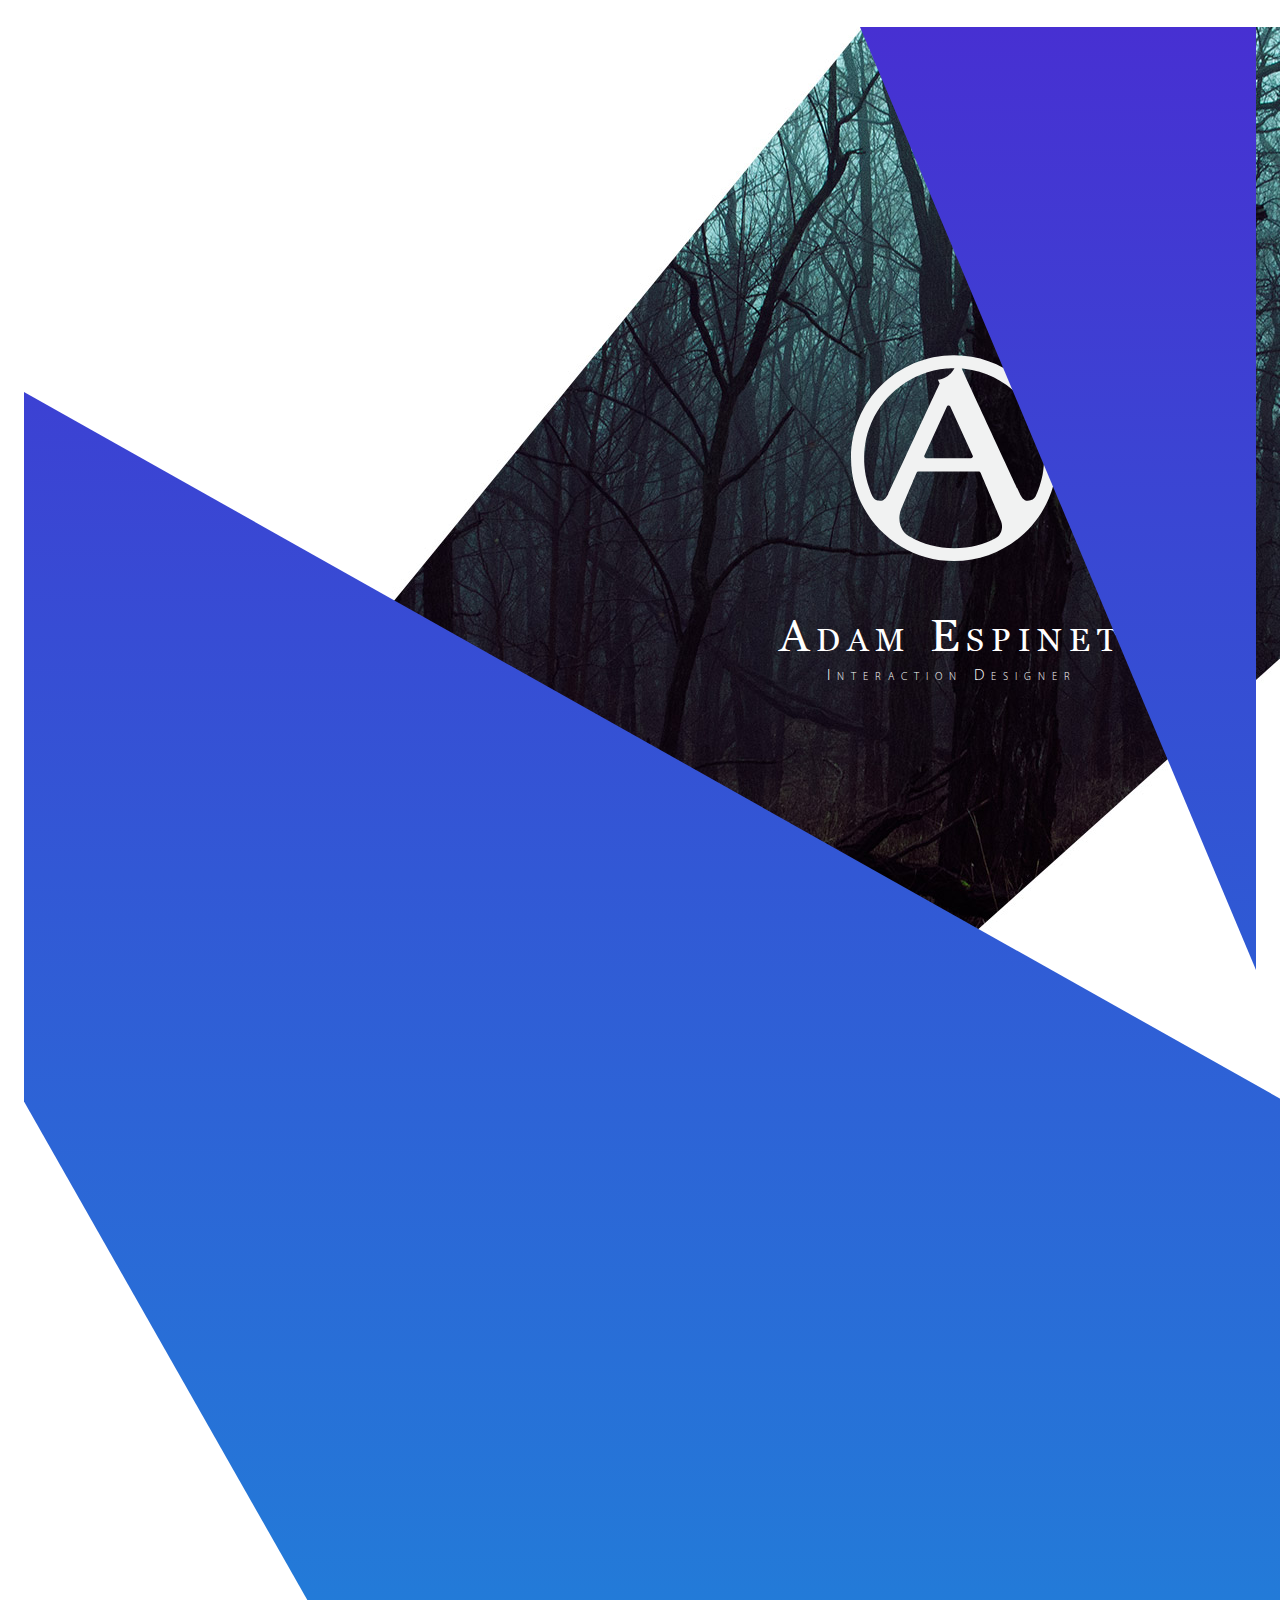
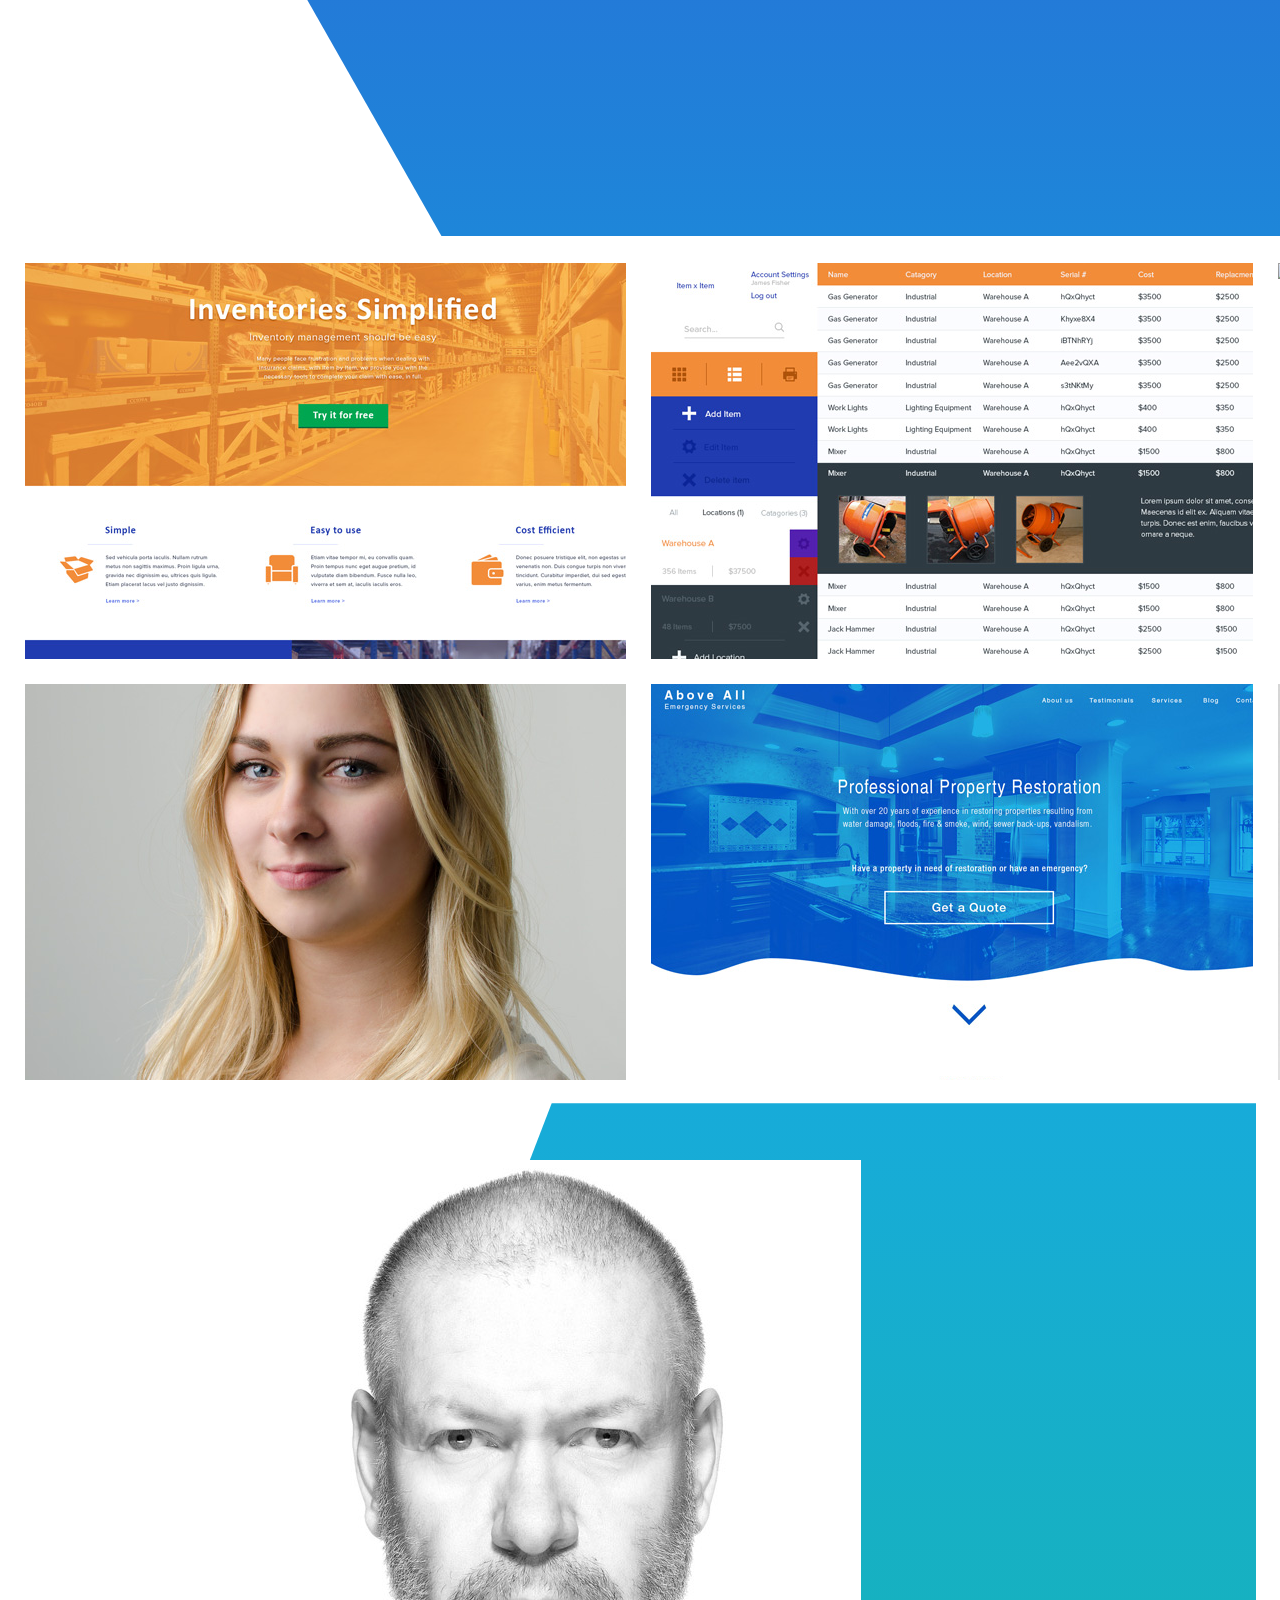
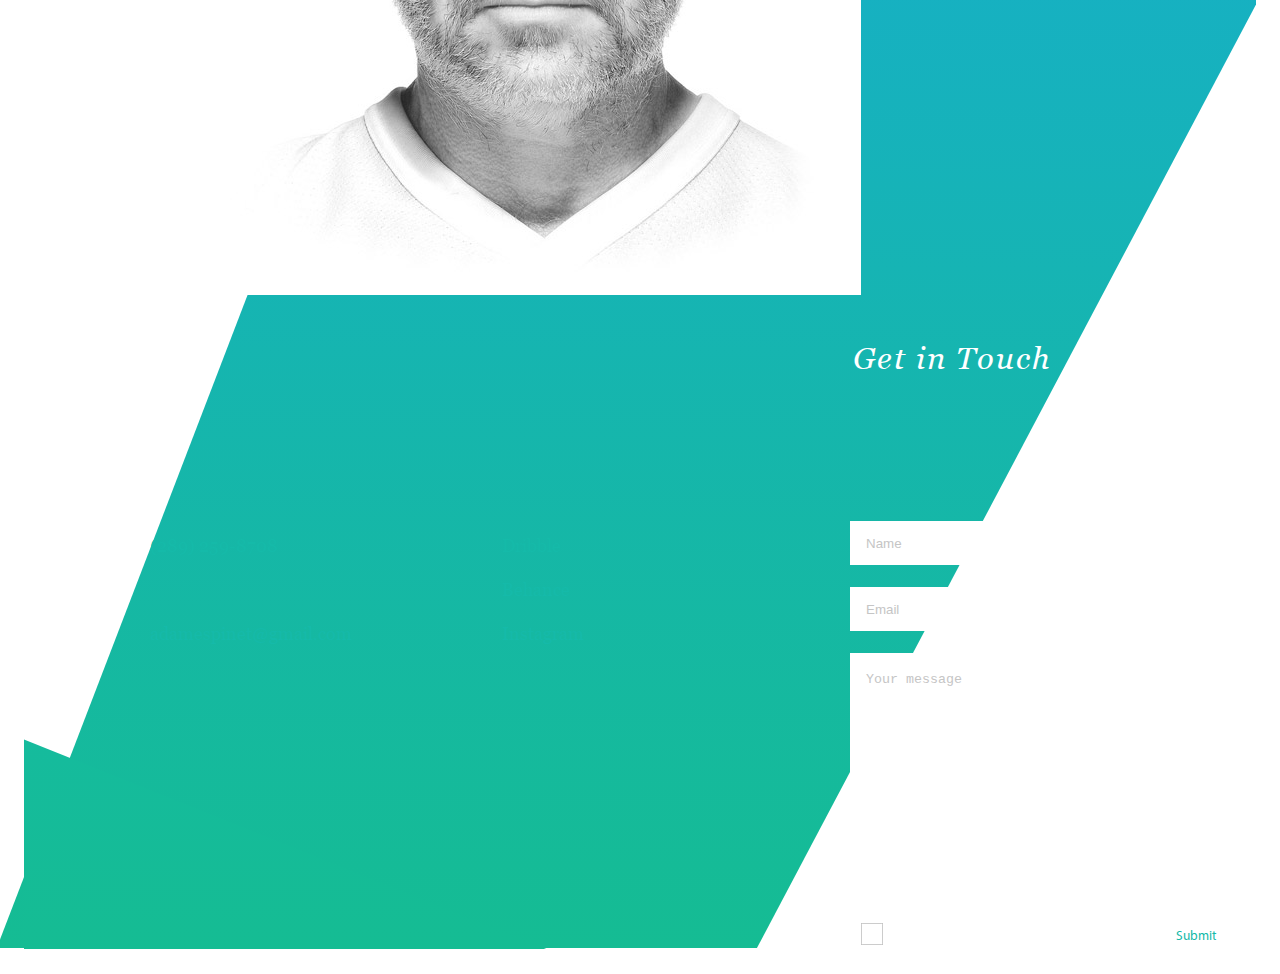
==== commit 44681f57: "Animating fade ins" ====
--- a/adamespinet2015/index.html
+++ b/adamespinet2015/index.html
@@ -1,292 +1,240 @@
 <!DOCTYPE html>
-<html></html>
-<head>
-  <title>Adam Espinet</title>
-  <link href='css/style.css' rel='stylesheet'>
-</head>
-<body>
-  <div id='main-wrap'>
-    <section id='background'>
-      <section id='accents-top'>
-        <div id='triangle-top'>
-          <svg>
-            <defs>
-              <linearGradient id='grad1' x1='50%' x2='50%' y1='0%' y2='100%'>
-                <stop offset='0%' style='stop-color:rgb(71,48,210);stop-opacity:1'></stop>
-                <stop offset='100%' style='stop-color:rgb(46,91,212);stop-opacity:1'></stop>
-              </linearGradient>
-            </defs>
-            <path d='M396.7,0 0,0 396.7,944.6z' fill='url(#grad1)'></path>
+<html>
+  <head>
+    <title>Adam Espinet</title>
+    <link href='css/style.css' rel='stylesheet'>
+    <script src='https://ajax.googleapis.com/ajax/libs/jquery/1.11.3/jquery.min.js'></script>
+    <script src='js/jquery.smoothState.min.js'></script>
+  </head>
+  <body>
+    <div id='main-wrap'>
+      <section id='wrap-top'>
+        <section id='accents-top'>
+          <div id='triangle-top'>
+            <svg>
+              <defs>
+                <linearGradient id='grad1' x1='50%' x2='50%' y1='0%' y2='100%'>
+                  <stop offset='0%' style='stop-color:rgb(71,48,210);stop-opacity:1'></stop>
+                  <stop offset='100%' style='stop-color:rgb(46,91,212);stop-opacity:1'></stop>
+                </linearGradient>
+              </defs>
+              <path d='M396.7,0 0,0 396.7,944.6z' fill='url(#grad1)'></path>
+            </svg>
+          </div>
+          <div id='shape-purple-blue'>
+            <svg>
+              <defs>
+                <linearGradient id='grad2' x1='50%' x2='50%' y1='0%' y2='100%'>
+                  <stop offset='0%' style='stop-color:rgb(60,65,211);stop-opacity:1'></stop>
+                  <stop offset='100%' style='stop-color:rgb(30,134,217);stop-opacity:1'></stop>
+                </linearGradient>
+              </defs>
+              <path d='M0,1 1866,1050.7 1866,1446 418,1446 0,710.5z' fill='url(#grad2)'></path>
+            </svg>
+          </div>
+        </section>
+        <section id='home'>
+          <svg class='animated bounceInUp' id='logo'>
+            <path d='M108.013,5.164C51.141,5.164,5.035,51.271,5.035,108.143c0,56.874,46.105,102.98,102.978,102.98c56.874,0,102.979-46.106,102.979-102.98C210.992,51.271,164.887,5.164,108.013,5.164z M34.246,150.733c-3.959,0-6.309-1.488-7.649-4.223c-1.45-2.958-6.259-14.777-7.524-25.108c-0.523-4.279-0.947-7.953-0.947-13.065c0-5.322,0.287-8.905,0.91-13.182c4.723-32.395,26.672-59.171,56.279-70.74c3.998-1.563,8.162-2.862,12.416-3.846c4.138-0.957,8.394-1.621,12.729-1.986c2.517-0.21,6.441-0.318,7.994-0.317c-2.6,5.083-7.193,8.985-12.741,10.673c-1.219,0.371-2.491,0.625-3.792,0.771l1.721,3.748c0,0-50.002,107.736-51.329,110.174C40.744,146.511,38.578,150.733,34.246,150.733z M78.424,105.586l22.4-48.862c0.299-0.667,0.967-1.134,1.744-1.134c0.738,0,1.37,0.421,1.69,1.033l22.374,48.796l0.141,0.309c0.07,0.199,0.116,0.41,0.116,0.634c0,1.056-0.854,1.911-1.908,1.916h-0.014l-44.778-0.028c-1.058,0-1.915-0.856-1.915-1.915c0-0.265,0.054-0.518,0.151-0.747L78.424,105.586z M149.838,187.984c-11.059,6.111-25.886,10.28-41.75,10.28c-16.225,0-30.826-3.961-43.969-11.474c-0.775-0.406-1.524-0.854-2.24-1.349c-5.543-3.834-8.482-10.259-8.482-17.509c0-2.859,0.598-5.627,1.535-8.04c0.84-2.16,13.189-31.295,15.773-37.387l0.004,0.002c0.299-0.666,0.965-1.132,1.743-1.132h0.001h60.234h0.002c0.773,0,1.437,0.461,1.738,1.122c0.008,0.016,0.018,0.029,0.024,0.045s0.01,0.034,0.017,0.051c3.199,7.496,20.119,47.162,20.619,48.68c0.552,1.676,0.958,3.171,0.958,4.907C156.046,181.103,154.13,185.612,149.838,187.984z M189.516,146.511c-1.24,2.197-3.662,4.223-7.703,4.223c-4.35,0-6.444-4.223-7.99-7.102c-1.224-2.279-56.811-122.218-56.811-122.218l-1.301-2.836c0.833,0.069,1.662,0.151,2.488,0.244c40.628,4.541,73.079,36.122,78.942,76.336c0.623,4.277,0.951,8.648,0.951,13.096c0,4.438-0.367,8.794-0.947,13.065C195.755,131.557,191.401,143.17,189.516,146.511z' fill='#F1F2F2'></path>
           </svg>
-        </div>
-        <div id='shape-purple-blue'>
-          <svg>
-            <defs>
-              <linearGradient id='grad2' x1='50%' x2='50%' y1='0%' y2='100%'>
-                <stop offset='0%' style='stop-color:rgb(60,65,211);stop-opacity:1'></stop>
-                <stop offset='100%' style='stop-color:rgb(30,134,217);stop-opacity:1'></stop>
-              </linearGradient>
-            </defs>
-            <path d='M0,1 1866,1050.7 1866,1446 418,1446 0,710.5z' fill='url(#grad2)'></path>
+          <div id='head'>
+            <div id='name'>
+              <h1 class='g400 animated bounceInUp'>Adam Espinet</h1>
+            </div>
+            <div id='title'>
+              <h2 class='m200 animated bounceInUp'>Interaction Designer</h2>
+            </div>
+          </div>
+        </section>
+        <section id='services'>
+          <div class='container'>
+            <div id='icons'>
+              <div class='icon'>
+                <svg>
+                  <path d='M182.258,34.489c-0.393-0.393-0.905-0.588-1.419-0.587v-0.003l-2.009,0l-21.951-0.001l-1.23,0.001h-1.801c-1.781,0.188-3.51,0.943-4.907,2.255c-0.065,0.062-0.137,0.117-0.201,0.182c-0.063,0.063-0.12,0.135-0.181,0.2l-1.38,1.38l-89.15,89.15c-0.066,0.063-0.136,0.117-0.201,0.182c-0.065,0.065-0.12,0.135-0.182,0.201l-2.966,2.967l-2.841,2.841l-2.967,2.967c-0.066,0.062-0.136,0.116-0.201,0.182c-0.065,0.064-0.12,0.134-0.182,0.2l-19.084,19.084c-0.066,0.063-0.136,0.116-0.201,0.182c-0.065,0.064-0.12,0.135-0.182,0.201c-1.052,1.121-1.743,2.455-2.072,3.86c-0.301,1.28-0.301,2.613,0,3.894c0.329,1.399,1.014,2.729,2.06,3.848c0.066,0.07,0.125,0.146,0.195,0.215c0.069,0.069,0.145,0.129,0.215,0.195l19.244,19.243c0.066,0.071,0.126,0.146,0.195,0.216c0.069,0.069,0.145,0.129,0.215,0.195c1.119,1.045,2.447,1.73,3.847,2.059c1.28,0.301,2.614,0.301,3.895,0c1.399-0.328,2.728-1.014,3.846-2.059c0.07-0.066,0.146-0.126,0.215-0.195c0.069-0.069,0.128-0.145,0.195-0.216l19.056-19.056c0.07-0.066,0.146-0.126,0.215-0.194c0.069-0.069,0.128-0.146,0.195-0.216l2.953-2.952l2.841-2.841l2.953-2.953c0.07-0.066,0.146-0.126,0.215-0.195c0.069-0.068,0.128-0.145,0.195-0.215l89.136-89.137l1.336-1.335c0.071-0.067,0.147-0.126,0.216-0.195c0.069-0.069,0.127-0.144,0.194-0.215c1.406-1.505,2.163-3.391,2.271-5.313c0.018-0.32,0.019-0.642,0-0.962v-1.679V37.916v-2.009l-0.003,0C182.845,35.393,182.649,34.88,182.258,34.489z M72.386,170.331l-9.256,9.256l-5.016,5.016l-0.178,0.179c-1.724,1.628-4.413,1.629-6.138,0l-0.178-0.179l-5.016-5.016l-9.443-9.444l-5.016-5.016l-0.178-0.178c-1.63-1.727-1.629-4.422,0.006-6.146l0.165-0.164l5.023-5.023l9.256-9.256l5.023-5.022l0.165-0.165c1.711-1.624,4.375-1.634,6.102-0.04c0.042,0.043,0.079,0.091,0.122,0.134s0.09,0.079,0.134,0.121c0.027,0.025,0.056,0.049,0.082,0.073l4.9,4.9l9.443,9.443l4.9,4.9c0.025,0.026,0.047,0.055,0.073,0.081c0.042,0.044,0.079,0.092,0.122,0.135c0.043,0.042,0.091,0.079,0.134,0.121c1.592,1.726,1.583,4.384-0.035,6.095l-0.178,0.178L72.386,170.331z M91.753,150.964l-5.016,5.017l-0.178,0.178c-1.71,1.616-4.369,1.626-6.095,0.034c-0.042-0.043-0.079-0.091-0.122-0.134s-0.09-0.079-0.134-0.121c-0.027-0.025-0.056-0.049-0.082-0.073l-4.9-4.9l-9.443-9.443l-4.9-4.9c-0.025-0.026-0.047-0.055-0.073-0.081c-0.042-0.044-0.079-0.092-0.121-0.134c-0.043-0.043-0.091-0.08-0.134-0.122c-1.593-1.727-1.582-4.393,0.041-6.103l0.164-0.164l5.023-5.022l80.703-80.703l5.022-5.023l0.165-0.165c0.729-0.691,1.629-1.081,2.561-1.188h1.03h6.729h10.507c-0.422,1.724,0.022,3.616,1.368,4.962c1.347,1.347,3.239,1.792,4.963,1.37v10.554v7.002v0.45c-0.052,1.03-0.451,2.04-1.211,2.844l-0.178,0.178l-5.017,5.016L91.753,150.964z' fill='#49a5f4'></path>
+                  <path d='M42.593,69.504l2.841,2.841l13.75,13.749l2.841,2.841l12.813,12.813l0.002-0.002c0.36,0.36,0.825,0.547,1.296,0.576c0.553,0.034,1.117-0.153,1.541-0.576c0.422-0.423,0.609-0.986,0.575-1.54c-0.028-0.472-0.215-0.937-0.575-1.297l0.002-0.002L66,87.229l9.177-9.177l7.242-7.242c0.069-0.053,0.14-0.103,0.204-0.167c0.063-0.063,0.113-0.134,0.166-0.203c0.604-0.786,0.554-1.913-0.166-2.633c-0.782-0.782-2.052-0.783-2.835-0.001l-0.024-0.021l-7.427,7.427l-9.177,9.177l-1.134-1.135L49.409,70.639l9.177-9.177l-0.002-0.002c0.783-0.783,0.783-2.054,0-2.837c-0.783-0.783-2.054-0.783-2.837,0l-0.002-0.002l-9.177,9.177l-1.135-1.134l-3.206-3.207l-5.02-5.02l-0.171-0.171c-1.635-1.726-1.634-4.421,0-6.146l0.171-0.171l5.02-5.02l9.255-9.255l5.019-5.02l0.171-0.171c1.726-1.635,4.42-1.634,6.146,0l0.171,0.171l5.02,5.02l35.45,35.45l0.002-0.002c0.783,0.783,2.052,0.785,2.837,0c0.783-0.783,0.783-2.054,0-2.836l0.002-0.002L65.943,29.928l-0.396-0.396c-1.121-1.049-2.452-1.737-3.854-2.066c-1.281-0.301-2.613-0.301-3.894,0c-1.402,0.329-2.734,1.018-3.854,2.066c-0.068,0.064-0.141,0.122-0.208,0.188s-0.125,0.14-0.188,0.208L34.479,48.997c-0.068,0.064-0.141,0.122-0.208,0.188c-0.067,0.067-0.124,0.139-0.188,0.208c-1.049,1.121-1.736,2.452-2.065,3.854c-0.301,1.28-0.301,2.613,0,3.894c0.33,1.402,1.017,2.734,2.066,3.854c0.064,0.068,0.121,0.141,0.188,0.208c0.067,0.067,0.14,0.124,0.208,0.188L42.593,69.504z' fill='#49a5f4'></path>
+                  <path d='M143.634,110.459c-0.784,0.785-0.783,2.054,0,2.837l-0.002,0.002l35.451,35.452l5.02,5.02l0.171,0.171c1.632,1.723,1.634,4.415,0.003,6.142l-0.178,0.178l-5.017,5.017l-9.246,9.246l-4.888,4.887l-0.451,0.452c-1.729,1.497-4.315,1.461-5.991-0.126l-0.171-0.171l-5.02-5.02l-4.365-4.365l9.178-9.177l-0.002-0.002c0.782-0.783,0.782-2.054,0-2.837c-0.783-0.783-2.054-0.783-2.837,0l-0.002-0.002l-9.178,9.177l-1.135-1.135L132.36,153.59l9.177-9.177l7.428-7.428l-0.021-0.023c0.781-0.783,0.781-2.054-0.002-2.836c-0.719-0.72-1.846-0.77-2.633-0.166c-0.069,0.053-0.141,0.103-0.203,0.166c-0.064,0.063-0.114,0.135-0.167,0.204l-7.241,7.242l-9.178,9.177l-1.135-1.136L117.85,139.08l-0.002,0.002c-0.783-0.783-2.053-0.783-2.836,0c-0.785,0.784-0.783,2.054,0,2.836l-0.002,0.003l10.533,10.534l2.842,2.841l13.749,13.749l2.841,2.841l10.406,10.407l0.396,0.396c1.114,1.043,2.438,1.729,3.831,2.061c1.288,0.306,2.629,0.307,3.917,0.005c1.281-0.3,2.503-0.898,3.56-1.8l0.957-0.957l18.781-18.781l0.41-0.41c1.046-1.119,1.732-2.447,2.06-3.847c0.301-1.281,0.301-2.614,0-3.895c-0.328-1.402-1.017-2.733-2.066-3.854l-0.396-0.396l-40.358-40.358l-0.002,0.002C145.688,109.677,144.417,109.677,143.634,110.459z' fill='#49a5f4'></path>
+                </svg>
+                <h4 class='g400i'>UX/UI Design</h4>
+              </div>
+              <div class='icon'>
+                <svg>
+                  <path d='M107.996,136.608c-4.693,0-8.498,3.805-8.498,8.498s3.805,8.498,8.498,8.498c4.694,0,8.499-3.805,8.499-8.498S112.689,136.608,107.996,136.608z M107.996,149.585c-2.473,0-4.479-2.006-4.479-4.479c0-2.475,2.006-4.479,4.479-4.479c2.475,0,4.479,2.004,4.479,4.479C112.475,147.579,110.471,149.585,107.996,149.585z' fill='#49a5f4'></path>
+                  <path d='M202.232,166.673c0.004-0.11,0.017-0.218,0.017-0.329s-0.013-0.219-0.017-0.329c-0.059-1.515-0.511-2.926-1.262-4.137c-0.693-1.119-1.637-2.063-2.756-2.756c-1.221-0.756-2.645-1.21-4.174-1.262c-0.097-0.003-0.192-0.015-0.29-0.015s-0.193,0.012-0.29,0.015h-17.894h-16.504v-0.015c-17.655,0-31.968-14.312-31.968-31.968c0-3.236,0.485-6.357,1.379-9.302c0.053-0.172,0.107-0.342,0.162-0.513c0.23-0.571,0.44-1.153,0.623-1.747c0.638-2.069,0.984-4.267,0.984-6.546c0-0.515-0.023-1.024-0.059-1.53c-0.037-0.544-0.101-1.08-0.176-1.612c-0.037-0.256-0.07-0.513-0.115-0.766c-0.17-1.751-0.263-3.525-0.263-5.321c0-10.424,2.947-20.157,8.045-28.422c0.432-0.628,0.844-1.269,1.235-1.924c2.08-3.479,3.589-7.338,4.398-11.449c0.445-2.263,0.685-4.601,0.685-6.995c0-19.882-16.117-36-36-36c-19.882,0-36,16.118-36,36c0,2.382,0.237,4.708,0.679,6.96c0.799,4.078,2.287,7.908,4.337,11.367c0.451,0.76,0.929,1.5,1.433,2.223c5.011,8.216,7.9,17.869,7.9,28.197c0,1.872-0.095,3.721-0.28,5.544c-0.039,0.227-0.056,0.461-0.088,0.69c-0.05,0.367-0.108,0.731-0.14,1.104c-0.055,0.638-0.089,1.281-0.089,1.933c0,2.579,0.445,5.052,1.252,7.354l-0.144-0.405c0.178,0.499,0.45,1.424,0.603,1.934c0.879,2.921,1.357,6.017,1.357,9.225c0,17.656-14.313,31.968-31.969,31.968v0.015h-16.5H22.516c-0.097-0.003-0.192-0.015-0.29-0.015s-0.193,0.012-0.29,0.015c-1.53,0.052-2.955,0.506-4.176,1.264c-1.118,0.693-2.061,1.636-2.754,2.754c-0.759,1.224-1.213,2.651-1.264,4.186c-0.003,0.094-0.014,0.186-0.014,0.28s0.011,0.187,0.014,0.28v13.992c-0.003,0.094-0.014,0.186-0.014,0.28c0,0.067,0.013,0.131,0.014,0.197c0.037,1.564,0.492,3.023,1.264,4.27c0.692,1.115,1.639,2.051,2.753,2.742c1.227,0.762,2.656,1.227,4.196,1.275c0.09,0.003,0.179,0.014,0.271,0.014s0.18-0.011,0.271-0.014H193.48c0.091,0.003,0.179,0.014,0.271,0.014s0.18-0.011,0.271-0.014c1.539-0.049,2.968-0.514,4.193-1.273c1.115-0.692,2.063-1.628,2.756-2.744c0.767-1.236,1.219-2.684,1.262-4.234c0.002-0.079,0.017-0.153,0.017-0.232c0-0.111-0.013-0.219-0.017-0.329V166.673z M186.531,185.363H29.446h-7.104H22.11c-2.375-0.063-4.285-1.97-4.35-4.344v-0.244v-7.099c0.033-0.021,0.066-0.04,0.099-0.061c-0.032-0.02-0.067-0.033-0.099-0.053v-7.099v-0.242c0.064-2.374,1.969-4.277,4.34-4.345h0.252h7.094h27.401c5.958,0,11.572-1.456,16.521-4.018c11.568-5.988,19.479-18.058,19.479-31.982c0-0.628-0.017-1.253-0.048-1.873c-0.181-3.525-0.88-6.912-2.005-10.098c0,0.001,0,0.002,0.001,0.003c-0.685-1.915-1.021-3.988-1.021-6.14c0-0.591,0.033-1.174,0.088-1.751c0.02-0.149,0.039-0.298,0.057-0.447c0.281-2.32,0.443-4.677,0.443-7.073c0-1.377-0.061-2.738-0.156-4.091c-0.375-5.372-1.471-10.545-3.203-15.418c-1.399-3.935-3.208-7.673-5.376-11.166c-0.356-0.574-0.717-1.144-1.092-1.704c-2.86-4.789-4.508-10.385-4.508-16.368c0-17.655,14.313-31.968,31.968-31.968c17.656,0,31.969,14.313,31.969,31.968c0,6.054-1.684,11.714-4.606,16.54c-0.301,0.451-0.59,0.909-0.878,1.369c-2.219,3.541-4.069,7.333-5.494,11.33c-1.734,4.868-2.833,10.036-3.214,15.402c-0.097,1.372-0.159,2.752-0.159,4.149c0,2.09,0.115,4.153,0.33,6.186c0.056,0.528,0.13,1.05,0.2,1.573c0.039,0.486,0.074,0.974,0.074,1.47c0,1.816-0.274,3.566-0.769,5.222c-0.228,0.594-0.441,1.193-0.638,1.802c-0.954,2.949-1.543,6.063-1.702,9.291c-0.028,0.594-0.045,1.191-0.045,1.793c0,13.925,7.911,25.994,19.479,31.982c4.949,2.562,10.563,4.018,16.521,4.018h27.468h7.094h0.252c2.365,0.066,4.261,1.958,4.338,4.32v0.291v7.076c-0.031,0.02-0.065,0.032-0.097,0.051c0.032,0.02,0.064,0.039,0.097,0.059v7.076v0.293c-0.078,2.362-1.978,4.257-4.348,4.319h-0.232H186.531z M90.034,111.93c0.011,0.027,0.022,0.056,0.033,0.083C90.056,111.985,90.045,111.957,90.034,111.93z' fill='#49a5f4'></path>
+                  <path d='M183.247,198.342v-0.003H32.837v0.003c-1.109,0-2.005,0.898-2.005,2.006s0.896,2.006,2.005,2.006v0.003h150.41v-0.003c1.107,0,2.006-0.898,2.006-2.006S184.354,198.342,183.247,198.342z' fill='#49a5f4'></path>
+                </svg>
+                <h4 class='g400i'>Branding</h4>
+              </div>
+              <div class='icon'>
+                <svg>
+                  <path d='M176.579,130.264c0-32.169-26.078-58.248-58.248-58.248c-32.169,0-58.248,26.079-58.248,58.248c0,32.17,26.079,58.248,58.248,58.248C150.501,188.512,176.579,162.434,176.579,130.264z M118.331,184.492c-29.949,0-54.229-24.278-54.229-54.229c0-29.949,24.279-54.229,54.229-54.229c29.95,0,54.229,24.279,54.229,54.229C172.561,160.214,148.281,184.492,118.331,184.492z' fill='#49a5f4'></path>
+                  <path d='M118.331,94.264c-19.882,0-36,16.118-36,36c0,19.883,16.118,36,36,36c19.883,0,36-16.117,36-36C154.331,110.382,138.214,94.264,118.331,94.264z M118.331,162.231c-17.655,0-31.968-14.312-31.968-31.968c0-17.655,14.313-31.968,31.968-31.968c17.656,0,31.969,14.313,31.969,31.968C150.3,147.92,135.987,162.231,118.331,162.231z' fill='#49a5f4'></path>
+                  <path d='M212.576,80.789c0.003-0.097,0.015-0.192,0.015-0.29s-0.012-0.192-0.015-0.29c-0.052-1.53-0.506-2.954-1.264-4.176c-0.404-0.653-0.895-1.246-1.456-1.766c-1.451-1.343-3.367-2.183-5.483-2.252c-0.094-0.003-0.186-0.014-0.28-0.014s-0.187,0.011-0.28,0.014h-2.352h-12.75h-0.02c-7.46-0.004-13.864-4.497-16.679-10.92l-0.155-0.359l-4.951-11.431l-7.064-16.313l-0.307-0.707c-0.36-0.739-0.823-1.416-1.373-2.015c-1.292-1.41-3.05-2.379-5.032-2.667c-0.312-0.045-0.626-0.074-0.947-0.084c-0.094-0.003-0.186-0.014-0.28-0.014s-0.187,0.011-0.28,0.014H85.585c-0.094-0.003-0.186-0.014-0.28-0.014s-0.187,0.011-0.28,0.014c-0.319,0.01-0.633,0.039-0.943,0.084c-1.963,0.284-3.706,1.235-4.995,2.621c-0.548,0.589-1.012,1.254-1.376,1.981l-0.366,0.845l-7.011,16.188L65.66,60.032l-0.886,2.045c-3.001,5.868-9.078,9.897-16.112,9.938h-0.213h-0.875v-3.934c0.012-0.186,0.028-0.371,0.028-0.561s-0.016-0.375-0.028-0.561c-0.093-1.428-0.538-2.757-1.25-3.906c-0.572-0.923-1.314-1.726-2.185-2.369c-1.34-0.988-2.976-1.591-4.754-1.649c-0.094-0.003-0.186-0.014-0.28-0.014s-0.187,0.011-0.28,0.014h-9.998c-0.094-0.003-0.186-0.014-0.28-0.014s-0.187,0.011-0.28,0.014c-1.778,0.058-3.415,0.661-4.754,1.649c-0.871,0.643-1.613,1.446-2.185,2.369c-0.712,1.149-1.157,2.478-1.25,3.906c-0.012,0.186-0.028,0.371-0.028,0.561s0.016,0.375,0.028,0.561v3.934h-7.952c-0.186-0.012-0.371-0.028-0.561-0.028s-0.375,0.016-0.561,0.028c-2.013,0.132-3.83,0.961-5.219,2.252c-0.559,0.52-1.046,1.113-1.449,1.766c-0.754,1.221-1.206,2.644-1.255,4.171c-0.003,0.094-0.014,0.186-0.014,0.28s0.011,0.187,0.014,0.28v98.983c-0.003,0.094-0.014,0.186-0.014,0.28s0.011,0.187,0.014,0.28c0.05,1.533,0.505,2.962,1.264,4.186c0.693,1.118,1.636,2.061,2.754,2.754c1.221,0.758,2.646,1.212,4.176,1.264c0.097,0.003,0.192,0.015,0.29,0.015s0.193-0.012,0.29-0.015h68.472c1.107,0,2.006-0.898,2.006-2.006s-0.898-2.006-2.006-2.006v-0.006H18.784h-7.094h-0.252c-2.372-0.067-4.276-1.973-4.34-4.345v-0.242v-7.099V87.704v-7.099v-0.242c0.063-2.328,1.897-4.194,4.205-4.33h0.523h6.967h1.284h4.018h19.463h4.018h0.421c0.187,0.005,0.373,0.014,0.561,0.014s0.374-0.009,0.561-0.014c4.027-0.1,7.791-1.264,11.013-3.23c0.408-0.249,0.803-0.514,1.193-0.788c2.908-2.042,5.304-4.76,6.96-7.928c0.496-0.949,0.925-1.937,1.281-2.959l8.777-20.265l2.787-6.436l0.154-0.356c0.706-1.467,2.178-2.488,3.903-2.535h0.242h7.099h52.158h7.099h0.242c1.74,0.047,3.223,1.082,3.921,2.567l0.128,0.293l2.798,6.462l9.112,21.04c0.21,0.535,0.435,1.063,0.684,1.577c1.661,3.432,4.181,6.368,7.276,8.54c0.366,0.257,0.738,0.505,1.12,0.74c3.289,2.023,7.144,3.21,11.271,3.277c0.123,0.002,0.244,0.009,0.367,0.009s0.244-0.007,0.367-0.009h7.805h7.099h0.242c2.374,0.064,4.277,1.966,4.345,4.34v0.252v7.094v85.09v7.094v0.252c-0.067,2.37-1.968,4.272-4.34,4.34h-0.252h-7.094h-40.535v0.006c-1.109,0-2.006,0.898-2.006,2.006s0.896,2.006,2.006,2.006h47.465c0.097,0.003,0.192,0.015,0.29,0.015s0.193-0.012,0.29-0.015c1.53-0.052,2.954-0.506,4.176-1.264c1.118-0.692,2.062-1.636,2.754-2.754c0.758-1.222,1.212-2.646,1.264-4.176c0.003-0.097,0.015-0.192,0.015-0.29s-0.012-0.193-0.015-0.29V80.789z M31.884,63.055h3.881h3.218h0.242c2.328,0.063,4.195,1.896,4.331,4.205v0.523v4.233H35.79h-0.048h-3.835h-7.814v-4.233v-0.523c0.136-2.309,2.005-4.141,4.331-4.205h0.242H31.884z' fill='#49a5f4'></path>
+                </svg>
+                <h4 class='g400i'>Photography</h4>
+              </div>
+              <div class='icon'>
+                <svg>
+                  <path d='M184.678,158.281h-0.475h-9.789h-4.063c-0.191,1.369-0.469,2.71-0.828,4.018c-3.664,13.364-15.779,23.225-30.245,23.482h-1.16h-15.997H91.642h-9.673h-0.077c-5.331-0.021-9.65-4.328-9.692-9.655v-0.154v-9.635v-4.038v-4.018V50.734v-9.635v-0.154c0.041-5.233,4.269-9.429,9.411-9.641c1.341-0.055,2.343-0.505,3.567-1.264c0.75-0.465,1.424-1.04,1.995-1.708c0.279-0.327,0.531-0.678,0.758-1.045c0.759-1.224,1.214-2.652,1.264-4.186c0.003-0.094,0.014-0.186,0.014-0.28s-0.011-0.187-0.014-0.28c-0.012-0.38-0.051-0.753-0.113-1.118c0.061,0.366,0.101,0.738,0.113,1.118v-4.195v-4.018v-0.018h-4.018v0.018h-4.391c-0.025,0-0.05-0.005-0.075-0.005c-0.036,0-0.07,0.005-0.106,0.005H36.295c-0.036,0-0.07-0.005-0.106-0.005c-0.025,0-0.05,0.005-0.075,0.005h-4.391v-0.018h-4.018v0.018v4.018v4.195c-0.003,0.094-0.014,0.186-0.014,0.28c0,0.067,0.013,0.131,0.014,0.198c0.037,1.564,0.492,3.023,1.264,4.269c0.228,0.368,0.48,0.719,0.76,1.047c0.571,0.668,1.244,1.244,1.994,1.708c1.223,0.757,2.48,1.193,3.498,1.263c5.155,0.321,9.45,4.398,9.481,9.664v0.116v9.654v107.544v4.018v4.039v9.653v0.115c-0.032,5.336-5.373,9.675-8.802,9.675c-1.227,0-2.955,0.506-4.176,1.264c-0.748,0.464-1.419,1.036-1.988,1.701c-0.282,0.329-0.536,0.683-0.766,1.053c-0.759,1.224-1.213,2.652-1.264,4.186c-0.003,0.094-0.014,0.186-0.014,0.28s0.011,0.187,0.014,0.28v4.215v4.018h4.018h135.732h4.293l1.513-4.018l3.373-8.961l1.513-4.018l6.532-17.354l2.307-6.128l1.512-4.018H184.678z M88.801,20.268c-0.217-0.682-0.515-1.328-0.886-1.923l0,0C88.286,18.941,88.586,19.584,88.801,20.268z M89.047,21.262c-0.059-0.315-0.128-0.626-0.222-0.928C88.917,20.636,88.988,20.946,89.047,21.262z M173.852,185.781l-1.512,4.018l-3.373,8.961H72.2h-4.018H48.718h-4.018h-1.31H31.722v-4.374v-0.242c0.064-2.374,1.917-4.336,4.168-4.336s3.934-0.692,5.959-1.868c1.034-0.6,1.99-1.319,2.831-2.158h0.021v-0.021c2.482-2.487,4.018-5.92,4.018-9.712v-13.75v-4.018V41.025c0-3.792-1.535-7.224-4.018-9.711v-0.01h-0.009c-0.842-0.842-1.799-1.564-2.835-2.165c-1.975-1.144-4.731-1.837-6.199-1.837l0,0c-2.374-0.065-3.869-1.987-3.935-4.359v-0.244v-4.354h4.432h0.068h7.18h30.095h7.18h0.068h4.432v4.354v0.242c-0.064,2.374-2.2,4.345-4.345,4.345s-3.834,0.717-5.791,1.851c-1.037,0.601-1.995,1.324-2.836,2.167H72.2v0.007c-2.482,2.487-4.018,5.919-4.018,9.711v117.259v4.018v13.75c0,3.792,1.536,7.225,4.018,9.712v0.021h0.02c2.487,2.482,5.92,4.018,9.71,4.018h55.609c0.386,0.012,0.771,0.029,1.159,0.029s0.773-0.018,1.159-0.029c5.549-0.176,10.778-1.605,15.419-4.018c9.114-4.738,15.943-13.257,18.41-23.482h9.005L173.852,185.781z' fill='#49a5f4'></path>
+                </svg>
+                <h4 class='g400i'>Lettering</h4>
+              </div>
+            </div>
+            <div id='content'>
+              <p class='p300'>Lorem ipsum dolor sit amet, consectetur adipiscing elit. Cras laoreet odio enim, at varius nisi facilisis non. Aliquam congue vestibulum bibendum. Nunc consequat quis ante nec imperdiet. Nullam rutrum metus non velit maximus, nec auctor turpis fermentum.</p>
+              <p class='p300'>Donec leo est, lacinia vehicula fringilla vel, varius eget nibh. Phasellus in elit augue. Mauris in justo quam. Etiam placerat ac erat ut luctus. Aenean ac dui eu sapien porta congue. Integer dignissim laoreet enim quis viverra. Phasellus tempor sodales semper.</p>
+            </div>
+          </div>
+        </section>
+      </section>
+      <section id='portfolio'>
+        <div class='img-wrap'>
+          <figure>
+            <img src='img/itembyitem-website.jpg'>
+            <figcaption>
+              <h5 class='g400i'>Item by Item</h5>
+              <h6 class='p300'>View case study</h6>
+            </figcaption>
+          </figure>
+        </div>
+        <div class='img-wrap'>
+          <figure>
+            <img src='img/itembyitem-app.jpg'>
+            <figcaption>
+              <h5 class='g400i'>Item by Item</h5>
+              <h6 class='p300'>View case study</h6>
+            </figcaption>
+          </figure>
+        </div>
+        <div class='img-wrap'>
+          <figure>
+            <img src='img/alexis.jpg'>
+            <figcaption>
+              <h5 class='g400i'>Alexis</h5>
+              <h6 class='p300'>View photo set</h6>
+            </figcaption>
+          </figure>
+        </div>
+        <div class='img-wrap'>
+          <figure>
+            <img src='img/Martyna.jpg'>
+            <figcaption>
+              <h5 class='g400i'>Martyna</h5>
+              <h6 class='p300'>View photo set</h6>
+            </figcaption>
+          </figure>
+        </div>
+        <div class='img-wrap'>
+          <figure>
+            <img src='img/aboveall-website.jpg'>
+            <figcaption>
+              <h5 class='g400i'>Above All</h5>
+              <h6 class='p300'>View case study</h6>
+            </figcaption>
+          </figure>
+        </div>
+        <div class='img-wrap'>
+          <figure>
+            <img src='img/branding.jpg'>
+            <figcaption>
+              <h5 class='g400i'>Jackson co.</h5>
+              <h6 class='p300'>View case study</h6>
+            </figcaption>
+          </figure>
+        </div>
+      </section>
+      <section id='wrap-bottom'>
+        <section id='accents-bottom'>
+          <div id='shape-blue-green'>
+            <svg>
+              <defs>
+                <linearGradient id='grad3' x1='50%' x2='50%' y1='0%' y2='100%'>
+                  <stop offset='0%' style='stop-color:rgb(23,171,217);stop-opacity:1'></stop>
+                  <stop offset='100%' style='stop-color:rgb(21,188,147);stop-opacity:1'></stop>
+                </linearGradient>
+              </defs>
+              <path d='M1866,0.2 1866,501.5 1366.3,1446.2 606.3,1446.2 1161.7,0.2z' fill='url(#grad3)'></path>
+            </svg>
+          </div>
+          <div id='triangle-green'>
+            <svg>
+              <defs>
+                <linearGradient id='grad4' x1='50%' x2='50%' y1='0%' y2='100%'>
+                  <stop offset='0%' style='stop-color:rgb(21,187,157);stop-opacity:1'></stop>
+                  <stop offset='100%' style='stop-color:rgb(21,188,147);stop-opacity:1'></stop>
+                </linearGradient>
+              </defs>
+              <path d='M0,0.5 523.6,210.5 -0.1,210.5 -0.1,0.5z' fill='url(#grad4)'></path>
+            </svg>
+          </div>
+        </section>
+        <section id='about'>
+          <div id='headshot'>
+            <img src='img/adamespinet.jpg'>
+          </div>
+          <div id='writeup'>
+            <div id='title'>
+              <h3 class='about g400i'>About</h3>
+            </div>
+            <div id='about-content'>
+              <p class='p300'>Integer cursus at tellus nec tempor. Morbi volutpat nisl et magna tristique finibus. Proin rhoncus enim quis orci pharetra pellentesque. Nunc eget malesuada ipsum. Aenean placerat blandit arcu, vel suscipit tellus ultrices id. Nunc a orci iaculis eros dapibus pulvinar.</p>
+            </div>
+          </div>
+        </section>
+        <footer>
+          <h3 class='g400i'>Get in Touch</h3>
+          <div id='contact'>
+            <ul>
+              <li class='g400'>(289) 259-8708</li>
+              <li>
+                <a class='g400' href='#'>
+                  adamespinet@gmail.com
+                </a>
+              </li>
+            </ul>
+            <ul>
+              <li>
+                <a class='g400' href='#'>
+                  Dribble
+                </a>
+              </li>
+              <li>
+                <a class='g400' href='#'>
+                  Behance
+                </a>
+              </li>
+              <li>
+                <a class='g400' href='#'>
+                  Instagram
+                </a>
+              </li>
+            </ul>
+          </div>
+          <form>
+            <feildset class='form-group'>
+              <input placeholder='Name' spellcheck='false'>
+              <input placeholder='Email' spellcheck='false'>
+            </feildset>
+            <feildset class='form-group'>
+              <textarea placeholder='Your message'></textarea>
+            </feildset>
+            <feildset class='form-group'>
+              <label class='p400'>
+                <input id='check' type='checkbox'>
+                  I am not a robot
+                </input>
+              </label>
+              <button class='p400' id='submit' type='submit'>
+                Submit
+              </button>
+            </feildset>
+          </form>
+          <svg id='logo-bottom'>
+            <path d='M108.013,5.164C51.141,5.164,5.035,51.271,5.035,108.143c0,56.874,46.105,102.98,102.978,102.98c56.874,0,102.979-46.106,102.979-102.98C210.992,51.271,164.887,5.164,108.013,5.164z M34.246,150.733c-3.959,0-6.309-1.488-7.649-4.223c-1.45-2.958-6.259-14.777-7.524-25.108c-0.523-4.279-0.947-7.953-0.947-13.065c0-5.322,0.287-8.905,0.91-13.182c4.723-32.395,26.672-59.171,56.279-70.74c3.998-1.563,8.162-2.862,12.416-3.846c4.138-0.957,8.394-1.621,12.729-1.986c2.517-0.21,6.441-0.318,7.994-0.317c-2.6,5.083-7.193,8.985-12.741,10.673c-1.219,0.371-2.491,0.625-3.792,0.771l1.721,3.748c0,0-50.002,107.736-51.329,110.174C40.744,146.511,38.578,150.733,34.246,150.733z M78.424,105.586l22.4-48.862c0.299-0.667,0.967-1.134,1.744-1.134c0.738,0,1.37,0.421,1.69,1.033l22.374,48.796l0.141,0.309c0.07,0.199,0.116,0.41,0.116,0.634c0,1.056-0.854,1.911-1.908,1.916h-0.014l-44.778-0.028c-1.058,0-1.915-0.856-1.915-1.915c0-0.265,0.054-0.518,0.151-0.747L78.424,105.586z M149.838,187.984c-11.059,6.111-25.886,10.28-41.75,10.28c-16.225,0-30.826-3.961-43.969-11.474c-0.775-0.406-1.524-0.854-2.24-1.349c-5.543-3.834-8.482-10.259-8.482-17.509c0-2.859,0.598-5.627,1.535-8.04c0.84-2.16,13.189-31.295,15.773-37.387l0.004,0.002c0.299-0.666,0.965-1.132,1.743-1.132h0.001h60.234h0.002c0.773,0,1.437,0.461,1.738,1.122c0.008,0.016,0.018,0.029,0.024,0.045s0.01,0.034,0.017,0.051c3.199,7.496,20.119,47.162,20.619,48.68c0.552,1.676,0.958,3.171,0.958,4.907C156.046,181.103,154.13,185.612,149.838,187.984z M189.516,146.511c-1.24,2.197-3.662,4.223-7.703,4.223c-4.35,0-6.444-4.223-7.99-7.102c-1.224-2.279-56.811-122.218-56.811-122.218l-1.301-2.836c0.833,0.069,1.662,0.151,2.488,0.244c40.628,4.541,73.079,36.122,78.942,76.336c0.623,4.277,0.951,8.648,0.951,13.096c0,4.438-0.367,8.794-0.947,13.065C195.755,131.557,191.401,143.17,189.516,146.511z' fill='#15baa9'></path>
           </svg>
-        </div>
+        </footer>
       </section>
-      <section id='home'>
-        <svg id='logo'>
-          <path d='M108.013,5.164C51.141,5.164,5.035,51.271,5.035,108.143c0,56.874,46.105,102.98,102.978,102.98c56.874,0,102.979-46.106,102.979-102.98C210.992,51.271,164.887,5.164,108.013,5.164z M34.246,150.733c-3.959,0-6.309-1.488-7.649-4.223c-1.45-2.958-6.259-14.777-7.524-25.108c-0.523-4.279-0.947-7.953-0.947-13.065c0-5.322,0.287-8.905,0.91-13.182c4.723-32.395,26.672-59.171,56.279-70.74c3.998-1.563,8.162-2.862,12.416-3.846c4.138-0.957,8.394-1.621,12.729-1.986c2.517-0.21,6.441-0.318,7.994-0.317c-2.6,5.083-7.193,8.985-12.741,10.673c-1.219,0.371-2.491,0.625-3.792,0.771l1.721,3.748c0,0-50.002,107.736-51.329,110.174C40.744,146.511,38.578,150.733,34.246,150.733z M78.424,105.586l22.4-48.862c0.299-0.667,0.967-1.134,1.744-1.134c0.738,0,1.37,0.421,1.69,1.033l22.374,48.796l0.141,0.309c0.07,0.199,0.116,0.41,0.116,0.634c0,1.056-0.854,1.911-1.908,1.916h-0.014l-44.778-0.028c-1.058,0-1.915-0.856-1.915-1.915c0-0.265,0.054-0.518,0.151-0.747L78.424,105.586z M149.838,187.984c-11.059,6.111-25.886,10.28-41.75,10.28c-16.225,0-30.826-3.961-43.969-11.474c-0.775-0.406-1.524-0.854-2.24-1.349c-5.543-3.834-8.482-10.259-8.482-17.509c0-2.859,0.598-5.627,1.535-8.04c0.84-2.16,13.189-31.295,15.773-37.387l0.004,0.002c0.299-0.666,0.965-1.132,1.743-1.132h0.001h60.234h0.002c0.773,0,1.437,0.461,1.738,1.122c0.008,0.016,0.018,0.029,0.024,0.045s0.01,0.034,0.017,0.051c3.199,7.496,20.119,47.162,20.619,48.68c0.552,1.676,0.958,3.171,0.958,4.907C156.046,181.103,154.13,185.612,149.838,187.984z M189.516,146.511c-1.24,2.197-3.662,4.223-7.703,4.223c-4.35,0-6.444-4.223-7.99-7.102c-1.224-2.279-56.811-122.218-56.811-122.218l-1.301-2.836c0.833,0.069,1.662,0.151,2.488,0.244c40.628,4.541,73.079,36.122,78.942,76.336c0.623,4.277,0.951,8.648,0.951,13.096c0,4.438-0.367,8.794-0.947,13.065C195.755,131.557,191.401,143.17,189.516,146.511z' fill='#F1F2F2'></path>
-        </svg>
-        <div id='head'>
-          <div id='name'>
-            <h1 class='g400'>Adam Espinet</h1>
-          </div>
-          <div id='title'>
-            <h2 class='m200'>Interaction Designer</h2>
-          </div>
-        </div>
-      </section>
-      <section id='services'>
-        <div class='container'>
-          <div id='icons'>
-            <div class='icon'>
-              <svg>
-                <path d='M182.258,34.489c-0.393-0.393-0.905-0.588-1.419-0.587v-0.003l-2.009,0l-21.951-0.001l-1.23,0.001h-1.801c-1.781,0.188-3.51,0.943-4.907,2.255c-0.065,0.062-0.137,0.117-0.201,0.182c-0.063,0.063-0.12,0.135-0.181,0.2l-1.38,1.38l-89.15,89.15c-0.066,0.063-0.136,0.117-0.201,0.182c-0.065,0.065-0.12,0.135-0.182,0.201l-2.966,2.967l-2.841,2.841l-2.967,2.967c-0.066,0.062-0.136,0.116-0.201,0.182c-0.065,0.064-0.12,0.134-0.182,0.2l-19.084,19.084c-0.066,0.063-0.136,0.116-0.201,0.182c-0.065,0.064-0.12,0.135-0.182,0.201c-1.052,1.121-1.743,2.455-2.072,3.86c-0.301,1.28-0.301,2.613,0,3.894c0.329,1.399,1.014,2.729,2.06,3.848c0.066,0.07,0.125,0.146,0.195,0.215c0.069,0.069,0.145,0.129,0.215,0.195l19.244,19.243c0.066,0.071,0.126,0.146,0.195,0.216c0.069,0.069,0.145,0.129,0.215,0.195c1.119,1.045,2.447,1.73,3.847,2.059c1.28,0.301,2.614,0.301,3.895,0c1.399-0.328,2.728-1.014,3.846-2.059c0.07-0.066,0.146-0.126,0.215-0.195c0.069-0.069,0.128-0.145,0.195-0.216l19.056-19.056c0.07-0.066,0.146-0.126,0.215-0.194c0.069-0.069,0.128-0.146,0.195-0.216l2.953-2.952l2.841-2.841l2.953-2.953c0.07-0.066,0.146-0.126,0.215-0.195c0.069-0.068,0.128-0.145,0.195-0.215l89.136-89.137l1.336-1.335c0.071-0.067,0.147-0.126,0.216-0.195c0.069-0.069,0.127-0.144,0.194-0.215c1.406-1.505,2.163-3.391,2.271-5.313c0.018-0.32,0.019-0.642,0-0.962v-1.679V37.916v-2.009l-0.003,0C182.845,35.393,182.649,34.88,182.258,34.489z M72.386,170.331l-9.256,9.256l-5.016,5.016l-0.178,0.179c-1.724,1.628-4.413,1.629-6.138,0l-0.178-0.179l-5.016-5.016l-9.443-9.444l-5.016-5.016l-0.178-0.178c-1.63-1.727-1.629-4.422,0.006-6.146l0.165-0.164l5.023-5.023l9.256-9.256l5.023-5.022l0.165-0.165c1.711-1.624,4.375-1.634,6.102-0.04c0.042,0.043,0.079,0.091,0.122,0.134s0.09,0.079,0.134,0.121c0.027,0.025,0.056,0.049,0.082,0.073l4.9,4.9l9.443,9.443l4.9,4.9c0.025,0.026,0.047,0.055,0.073,0.081c0.042,0.044,0.079,0.092,0.122,0.135c0.043,0.042,0.091,0.079,0.134,0.121c1.592,1.726,1.583,4.384-0.035,6.095l-0.178,0.178L72.386,170.331z M91.753,150.964l-5.016,5.017l-0.178,0.178c-1.71,1.616-4.369,1.626-6.095,0.034c-0.042-0.043-0.079-0.091-0.122-0.134s-0.09-0.079-0.134-0.121c-0.027-0.025-0.056-0.049-0.082-0.073l-4.9-4.9l-9.443-9.443l-4.9-4.9c-0.025-0.026-0.047-0.055-0.073-0.081c-0.042-0.044-0.079-0.092-0.121-0.134c-0.043-0.043-0.091-0.08-0.134-0.122c-1.593-1.727-1.582-4.393,0.041-6.103l0.164-0.164l5.023-5.022l80.703-80.703l5.022-5.023l0.165-0.165c0.729-0.691,1.629-1.081,2.561-1.188h1.03h6.729h10.507c-0.422,1.724,0.022,3.616,1.368,4.962c1.347,1.347,3.239,1.792,4.963,1.37v10.554v7.002v0.45c-0.052,1.03-0.451,2.04-1.211,2.844l-0.178,0.178l-5.017,5.016L91.753,150.964z' fill='#49a5f4'></path>
-                <path d='M42.593,69.504l2.841,2.841l13.75,13.749l2.841,2.841l12.813,12.813l0.002-0.002c0.36,0.36,0.825,0.547,1.296,0.576c0.553,0.034,1.117-0.153,1.541-0.576c0.422-0.423,0.609-0.986,0.575-1.54c-0.028-0.472-0.215-0.937-0.575-1.297l0.002-0.002L66,87.229l9.177-9.177l7.242-7.242c0.069-0.053,0.14-0.103,0.204-0.167c0.063-0.063,0.113-0.134,0.166-0.203c0.604-0.786,0.554-1.913-0.166-2.633c-0.782-0.782-2.052-0.783-2.835-0.001l-0.024-0.021l-7.427,7.427l-9.177,9.177l-1.134-1.135L49.409,70.639l9.177-9.177l-0.002-0.002c0.783-0.783,0.783-2.054,0-2.837c-0.783-0.783-2.054-0.783-2.837,0l-0.002-0.002l-9.177,9.177l-1.135-1.134l-3.206-3.207l-5.02-5.02l-0.171-0.171c-1.635-1.726-1.634-4.421,0-6.146l0.171-0.171l5.02-5.02l9.255-9.255l5.019-5.02l0.171-0.171c1.726-1.635,4.42-1.634,6.146,0l0.171,0.171l5.02,5.02l35.45,35.45l0.002-0.002c0.783,0.783,2.052,0.785,2.837,0c0.783-0.783,0.783-2.054,0-2.836l0.002-0.002L65.943,29.928l-0.396-0.396c-1.121-1.049-2.452-1.737-3.854-2.066c-1.281-0.301-2.613-0.301-3.894,0c-1.402,0.329-2.734,1.018-3.854,2.066c-0.068,0.064-0.141,0.122-0.208,0.188s-0.125,0.14-0.188,0.208L34.479,48.997c-0.068,0.064-0.141,0.122-0.208,0.188c-0.067,0.067-0.124,0.139-0.188,0.208c-1.049,1.121-1.736,2.452-2.065,3.854c-0.301,1.28-0.301,2.613,0,3.894c0.33,1.402,1.017,2.734,2.066,3.854c0.064,0.068,0.121,0.141,0.188,0.208c0.067,0.067,0.14,0.124,0.208,0.188L42.593,69.504z' fill='#49a5f4'></path>
-                <path d='M143.634,110.459c-0.784,0.785-0.783,2.054,0,2.837l-0.002,0.002l35.451,35.452l5.02,5.02l0.171,0.171c1.632,1.723,1.634,4.415,0.003,6.142l-0.178,0.178l-5.017,5.017l-9.246,9.246l-4.888,4.887l-0.451,0.452c-1.729,1.497-4.315,1.461-5.991-0.126l-0.171-0.171l-5.02-5.02l-4.365-4.365l9.178-9.177l-0.002-0.002c0.782-0.783,0.782-2.054,0-2.837c-0.783-0.783-2.054-0.783-2.837,0l-0.002-0.002l-9.178,9.177l-1.135-1.135L132.36,153.59l9.177-9.177l7.428-7.428l-0.021-0.023c0.781-0.783,0.781-2.054-0.002-2.836c-0.719-0.72-1.846-0.77-2.633-0.166c-0.069,0.053-0.141,0.103-0.203,0.166c-0.064,0.063-0.114,0.135-0.167,0.204l-7.241,7.242l-9.178,9.177l-1.135-1.136L117.85,139.08l-0.002,0.002c-0.783-0.783-2.053-0.783-2.836,0c-0.785,0.784-0.783,2.054,0,2.836l-0.002,0.003l10.533,10.534l2.842,2.841l13.749,13.749l2.841,2.841l10.406,10.407l0.396,0.396c1.114,1.043,2.438,1.729,3.831,2.061c1.288,0.306,2.629,0.307,3.917,0.005c1.281-0.3,2.503-0.898,3.56-1.8l0.957-0.957l18.781-18.781l0.41-0.41c1.046-1.119,1.732-2.447,2.06-3.847c0.301-1.281,0.301-2.614,0-3.895c-0.328-1.402-1.017-2.733-2.066-3.854l-0.396-0.396l-40.358-40.358l-0.002,0.002C145.688,109.677,144.417,109.677,143.634,110.459z' fill='#49a5f4'></path>
-              </svg>
-              <h4 class='g400i'>UX/UI Design</h4>
-            </div>
-            <div class='icon'>
-              <svg>
-                <path d='M107.996,136.608c-4.693,0-8.498,3.805-8.498,8.498s3.805,8.498,8.498,8.498c4.694,0,8.499-3.805,8.499-8.498S112.689,136.608,107.996,136.608z M107.996,149.585c-2.473,0-4.479-2.006-4.479-4.479c0-2.475,2.006-4.479,4.479-4.479c2.475,0,4.479,2.004,4.479,4.479C112.475,147.579,110.471,149.585,107.996,149.585z' fill='#49a5f4'></path>
-                <path d='M202.232,166.673c0.004-0.11,0.017-0.218,0.017-0.329s-0.013-0.219-0.017-0.329c-0.059-1.515-0.511-2.926-1.262-4.137c-0.693-1.119-1.637-2.063-2.756-2.756c-1.221-0.756-2.645-1.21-4.174-1.262c-0.097-0.003-0.192-0.015-0.29-0.015s-0.193,0.012-0.29,0.015h-17.894h-16.504v-0.015c-17.655,0-31.968-14.312-31.968-31.968c0-3.236,0.485-6.357,1.379-9.302c0.053-0.172,0.107-0.342,0.162-0.513c0.23-0.571,0.44-1.153,0.623-1.747c0.638-2.069,0.984-4.267,0.984-6.546c0-0.515-0.023-1.024-0.059-1.53c-0.037-0.544-0.101-1.08-0.176-1.612c-0.037-0.256-0.07-0.513-0.115-0.766c-0.17-1.751-0.263-3.525-0.263-5.321c0-10.424,2.947-20.157,8.045-28.422c0.432-0.628,0.844-1.269,1.235-1.924c2.08-3.479,3.589-7.338,4.398-11.449c0.445-2.263,0.685-4.601,0.685-6.995c0-19.882-16.117-36-36-36c-19.882,0-36,16.118-36,36c0,2.382,0.237,4.708,0.679,6.96c0.799,4.078,2.287,7.908,4.337,11.367c0.451,0.76,0.929,1.5,1.433,2.223c5.011,8.216,7.9,17.869,7.9,28.197c0,1.872-0.095,3.721-0.28,5.544c-0.039,0.227-0.056,0.461-0.088,0.69c-0.05,0.367-0.108,0.731-0.14,1.104c-0.055,0.638-0.089,1.281-0.089,1.933c0,2.579,0.445,5.052,1.252,7.354l-0.144-0.405c0.178,0.499,0.45,1.424,0.603,1.934c0.879,2.921,1.357,6.017,1.357,9.225c0,17.656-14.313,31.968-31.969,31.968v0.015h-16.5H22.516c-0.097-0.003-0.192-0.015-0.29-0.015s-0.193,0.012-0.29,0.015c-1.53,0.052-2.955,0.506-4.176,1.264c-1.118,0.693-2.061,1.636-2.754,2.754c-0.759,1.224-1.213,2.651-1.264,4.186c-0.003,0.094-0.014,0.186-0.014,0.28s0.011,0.187,0.014,0.28v13.992c-0.003,0.094-0.014,0.186-0.014,0.28c0,0.067,0.013,0.131,0.014,0.197c0.037,1.564,0.492,3.023,1.264,4.27c0.692,1.115,1.639,2.051,2.753,2.742c1.227,0.762,2.656,1.227,4.196,1.275c0.09,0.003,0.179,0.014,0.271,0.014s0.18-0.011,0.271-0.014H193.48c0.091,0.003,0.179,0.014,0.271,0.014s0.18-0.011,0.271-0.014c1.539-0.049,2.968-0.514,4.193-1.273c1.115-0.692,2.063-1.628,2.756-2.744c0.767-1.236,1.219-2.684,1.262-4.234c0.002-0.079,0.017-0.153,0.017-0.232c0-0.111-0.013-0.219-0.017-0.329V166.673z M186.531,185.363H29.446h-7.104H22.11c-2.375-0.063-4.285-1.97-4.35-4.344v-0.244v-7.099c0.033-0.021,0.066-0.04,0.099-0.061c-0.032-0.02-0.067-0.033-0.099-0.053v-7.099v-0.242c0.064-2.374,1.969-4.277,4.34-4.345h0.252h7.094h27.401c5.958,0,11.572-1.456,16.521-4.018c11.568-5.988,19.479-18.058,19.479-31.982c0-0.628-0.017-1.253-0.048-1.873c-0.181-3.525-0.88-6.912-2.005-10.098c0,0.001,0,0.002,0.001,0.003c-0.685-1.915-1.021-3.988-1.021-6.14c0-0.591,0.033-1.174,0.088-1.751c0.02-0.149,0.039-0.298,0.057-0.447c0.281-2.32,0.443-4.677,0.443-7.073c0-1.377-0.061-2.738-0.156-4.091c-0.375-5.372-1.471-10.545-3.203-15.418c-1.399-3.935-3.208-7.673-5.376-11.166c-0.356-0.574-0.717-1.144-1.092-1.704c-2.86-4.789-4.508-10.385-4.508-16.368c0-17.655,14.313-31.968,31.968-31.968c17.656,0,31.969,14.313,31.969,31.968c0,6.054-1.684,11.714-4.606,16.54c-0.301,0.451-0.59,0.909-0.878,1.369c-2.219,3.541-4.069,7.333-5.494,11.33c-1.734,4.868-2.833,10.036-3.214,15.402c-0.097,1.372-0.159,2.752-0.159,4.149c0,2.09,0.115,4.153,0.33,6.186c0.056,0.528,0.13,1.05,0.2,1.573c0.039,0.486,0.074,0.974,0.074,1.47c0,1.816-0.274,3.566-0.769,5.222c-0.228,0.594-0.441,1.193-0.638,1.802c-0.954,2.949-1.543,6.063-1.702,9.291c-0.028,0.594-0.045,1.191-0.045,1.793c0,13.925,7.911,25.994,19.479,31.982c4.949,2.562,10.563,4.018,16.521,4.018h27.468h7.094h0.252c2.365,0.066,4.261,1.958,4.338,4.32v0.291v7.076c-0.031,0.02-0.065,0.032-0.097,0.051c0.032,0.02,0.064,0.039,0.097,0.059v7.076v0.293c-0.078,2.362-1.978,4.257-4.348,4.319h-0.232H186.531z M90.034,111.93c0.011,0.027,0.022,0.056,0.033,0.083C90.056,111.985,90.045,111.957,90.034,111.93z' fill='#49a5f4'></path>
-                <path d='M183.247,198.342v-0.003H32.837v0.003c-1.109,0-2.005,0.898-2.005,2.006s0.896,2.006,2.005,2.006v0.003h150.41v-0.003c1.107,0,2.006-0.898,2.006-2.006S184.354,198.342,183.247,198.342z' fill='#49a5f4'></path>
-              </svg>
-              <h4 class='g400i'>Branding</h4>
-            </div>
-            <div class='icon'>
-              <svg>
-                <path d='M176.579,130.264c0-32.169-26.078-58.248-58.248-58.248c-32.169,0-58.248,26.079-58.248,58.248c0,32.17,26.079,58.248,58.248,58.248C150.501,188.512,176.579,162.434,176.579,130.264z M118.331,184.492c-29.949,0-54.229-24.278-54.229-54.229c0-29.949,24.279-54.229,54.229-54.229c29.95,0,54.229,24.279,54.229,54.229C172.561,160.214,148.281,184.492,118.331,184.492z' fill='#49a5f4'></path>
-                <path d='M118.331,94.264c-19.882,0-36,16.118-36,36c0,19.883,16.118,36,36,36c19.883,0,36-16.117,36-36C154.331,110.382,138.214,94.264,118.331,94.264z M118.331,162.231c-17.655,0-31.968-14.312-31.968-31.968c0-17.655,14.313-31.968,31.968-31.968c17.656,0,31.969,14.313,31.969,31.968C150.3,147.92,135.987,162.231,118.331,162.231z' fill='#49a5f4'></path>
-                <path d='M212.576,80.789c0.003-0.097,0.015-0.192,0.015-0.29s-0.012-0.192-0.015-0.29c-0.052-1.53-0.506-2.954-1.264-4.176c-0.404-0.653-0.895-1.246-1.456-1.766c-1.451-1.343-3.367-2.183-5.483-2.252c-0.094-0.003-0.186-0.014-0.28-0.014s-0.187,0.011-0.28,0.014h-2.352h-12.75h-0.02c-7.46-0.004-13.864-4.497-16.679-10.92l-0.155-0.359l-4.951-11.431l-7.064-16.313l-0.307-0.707c-0.36-0.739-0.823-1.416-1.373-2.015c-1.292-1.41-3.05-2.379-5.032-2.667c-0.312-0.045-0.626-0.074-0.947-0.084c-0.094-0.003-0.186-0.014-0.28-0.014s-0.187,0.011-0.28,0.014H85.585c-0.094-0.003-0.186-0.014-0.28-0.014s-0.187,0.011-0.28,0.014c-0.319,0.01-0.633,0.039-0.943,0.084c-1.963,0.284-3.706,1.235-4.995,2.621c-0.548,0.589-1.012,1.254-1.376,1.981l-0.366,0.845l-7.011,16.188L65.66,60.032l-0.886,2.045c-3.001,5.868-9.078,9.897-16.112,9.938h-0.213h-0.875v-3.934c0.012-0.186,0.028-0.371,0.028-0.561s-0.016-0.375-0.028-0.561c-0.093-1.428-0.538-2.757-1.25-3.906c-0.572-0.923-1.314-1.726-2.185-2.369c-1.34-0.988-2.976-1.591-4.754-1.649c-0.094-0.003-0.186-0.014-0.28-0.014s-0.187,0.011-0.28,0.014h-9.998c-0.094-0.003-0.186-0.014-0.28-0.014s-0.187,0.011-0.28,0.014c-1.778,0.058-3.415,0.661-4.754,1.649c-0.871,0.643-1.613,1.446-2.185,2.369c-0.712,1.149-1.157,2.478-1.25,3.906c-0.012,0.186-0.028,0.371-0.028,0.561s0.016,0.375,0.028,0.561v3.934h-7.952c-0.186-0.012-0.371-0.028-0.561-0.028s-0.375,0.016-0.561,0.028c-2.013,0.132-3.83,0.961-5.219,2.252c-0.559,0.52-1.046,1.113-1.449,1.766c-0.754,1.221-1.206,2.644-1.255,4.171c-0.003,0.094-0.014,0.186-0.014,0.28s0.011,0.187,0.014,0.28v98.983c-0.003,0.094-0.014,0.186-0.014,0.28s0.011,0.187,0.014,0.28c0.05,1.533,0.505,2.962,1.264,4.186c0.693,1.118,1.636,2.061,2.754,2.754c1.221,0.758,2.646,1.212,4.176,1.264c0.097,0.003,0.192,0.015,0.29,0.015s0.193-0.012,0.29-0.015h68.472c1.107,0,2.006-0.898,2.006-2.006s-0.898-2.006-2.006-2.006v-0.006H18.784h-7.094h-0.252c-2.372-0.067-4.276-1.973-4.34-4.345v-0.242v-7.099V87.704v-7.099v-0.242c0.063-2.328,1.897-4.194,4.205-4.33h0.523h6.967h1.284h4.018h19.463h4.018h0.421c0.187,0.005,0.373,0.014,0.561,0.014s0.374-0.009,0.561-0.014c4.027-0.1,7.791-1.264,11.013-3.23c0.408-0.249,0.803-0.514,1.193-0.788c2.908-2.042,5.304-4.76,6.96-7.928c0.496-0.949,0.925-1.937,1.281-2.959l8.777-20.265l2.787-6.436l0.154-0.356c0.706-1.467,2.178-2.488,3.903-2.535h0.242h7.099h52.158h7.099h0.242c1.74,0.047,3.223,1.082,3.921,2.567l0.128,0.293l2.798,6.462l9.112,21.04c0.21,0.535,0.435,1.063,0.684,1.577c1.661,3.432,4.181,6.368,7.276,8.54c0.366,0.257,0.738,0.505,1.12,0.74c3.289,2.023,7.144,3.21,11.271,3.277c0.123,0.002,0.244,0.009,0.367,0.009s0.244-0.007,0.367-0.009h7.805h7.099h0.242c2.374,0.064,4.277,1.966,4.345,4.34v0.252v7.094v85.09v7.094v0.252c-0.067,2.37-1.968,4.272-4.34,4.34h-0.252h-7.094h-40.535v0.006c-1.109,0-2.006,0.898-2.006,2.006s0.896,2.006,2.006,2.006h47.465c0.097,0.003,0.192,0.015,0.29,0.015s0.193-0.012,0.29-0.015c1.53-0.052,2.954-0.506,4.176-1.264c1.118-0.692,2.062-1.636,2.754-2.754c0.758-1.222,1.212-2.646,1.264-4.176c0.003-0.097,0.015-0.192,0.015-0.29s-0.012-0.193-0.015-0.29V80.789z M31.884,63.055h3.881h3.218h0.242c2.328,0.063,4.195,1.896,4.331,4.205v0.523v4.233H35.79h-0.048h-3.835h-7.814v-4.233v-0.523c0.136-2.309,2.005-4.141,4.331-4.205h0.242H31.884z' fill='#49a5f4'></path>
-              </svg>
-              <h4 class='g400i'>Photography</h4>
-            </div>
-            <div class='icon'>
-              <svg>
-                <path d='M184.678,158.281h-0.475h-9.789h-4.063c-0.191,1.369-0.469,2.71-0.828,4.018c-3.664,13.364-15.779,23.225-30.245,23.482h-1.16h-15.997H91.642h-9.673h-0.077c-5.331-0.021-9.65-4.328-9.692-9.655v-0.154v-9.635v-4.038v-4.018V50.734v-9.635v-0.154c0.041-5.233,4.269-9.429,9.411-9.641c1.341-0.055,2.343-0.505,3.567-1.264c0.75-0.465,1.424-1.04,1.995-1.708c0.279-0.327,0.531-0.678,0.758-1.045c0.759-1.224,1.214-2.652,1.264-4.186c0.003-0.094,0.014-0.186,0.014-0.28s-0.011-0.187-0.014-0.28c-0.012-0.38-0.051-0.753-0.113-1.118c0.061,0.366,0.101,0.738,0.113,1.118v-4.195v-4.018v-0.018h-4.018v0.018h-4.391c-0.025,0-0.05-0.005-0.075-0.005c-0.036,0-0.07,0.005-0.106,0.005H36.295c-0.036,0-0.07-0.005-0.106-0.005c-0.025,0-0.05,0.005-0.075,0.005h-4.391v-0.018h-4.018v0.018v4.018v4.195c-0.003,0.094-0.014,0.186-0.014,0.28c0,0.067,0.013,0.131,0.014,0.198c0.037,1.564,0.492,3.023,1.264,4.269c0.228,0.368,0.48,0.719,0.76,1.047c0.571,0.668,1.244,1.244,1.994,1.708c1.223,0.757,2.48,1.193,3.498,1.263c5.155,0.321,9.45,4.398,9.481,9.664v0.116v9.654v107.544v4.018v4.039v9.653v0.115c-0.032,5.336-5.373,9.675-8.802,9.675c-1.227,0-2.955,0.506-4.176,1.264c-0.748,0.464-1.419,1.036-1.988,1.701c-0.282,0.329-0.536,0.683-0.766,1.053c-0.759,1.224-1.213,2.652-1.264,4.186c-0.003,0.094-0.014,0.186-0.014,0.28s0.011,0.187,0.014,0.28v4.215v4.018h4.018h135.732h4.293l1.513-4.018l3.373-8.961l1.513-4.018l6.532-17.354l2.307-6.128l1.512-4.018H184.678z M88.801,20.268c-0.217-0.682-0.515-1.328-0.886-1.923l0,0C88.286,18.941,88.586,19.584,88.801,20.268z M89.047,21.262c-0.059-0.315-0.128-0.626-0.222-0.928C88.917,20.636,88.988,20.946,89.047,21.262z M173.852,185.781l-1.512,4.018l-3.373,8.961H72.2h-4.018H48.718h-4.018h-1.31H31.722v-4.374v-0.242c0.064-2.374,1.917-4.336,4.168-4.336s3.934-0.692,5.959-1.868c1.034-0.6,1.99-1.319,2.831-2.158h0.021v-0.021c2.482-2.487,4.018-5.92,4.018-9.712v-13.75v-4.018V41.025c0-3.792-1.535-7.224-4.018-9.711v-0.01h-0.009c-0.842-0.842-1.799-1.564-2.835-2.165c-1.975-1.144-4.731-1.837-6.199-1.837l0,0c-2.374-0.065-3.869-1.987-3.935-4.359v-0.244v-4.354h4.432h0.068h7.18h30.095h7.18h0.068h4.432v4.354v0.242c-0.064,2.374-2.2,4.345-4.345,4.345s-3.834,0.717-5.791,1.851c-1.037,0.601-1.995,1.324-2.836,2.167H72.2v0.007c-2.482,2.487-4.018,5.919-4.018,9.711v117.259v4.018v13.75c0,3.792,1.536,7.225,4.018,9.712v0.021h0.02c2.487,2.482,5.92,4.018,9.71,4.018h55.609c0.386,0.012,0.771,0.029,1.159,0.029s0.773-0.018,1.159-0.029c5.549-0.176,10.778-1.605,15.419-4.018c9.114-4.738,15.943-13.257,18.41-23.482h9.005L173.852,185.781z' fill='#49a5f4'></path>
-              </svg>
-              <h4 class='g400i'>Lettering</h4>
-            </div>
-          </div>
-          <div id='content'>
-            <p class='p300'>Lorem ipsum dolor sit amet, consectetur adipiscing elit. Cras laoreet odio enim, at varius nisi facilisis non. Aliquam congue vestibulum bibendum. Nunc consequat quis ante nec imperdiet. Nullam rutrum metus non velit maximus, nec auctor turpis fermentum.</p>
-            <p class='p300'>Donec leo est, lacinia vehicula fringilla vel, varius eget nibh. Phasellus in elit augue. Mauris in justo quam. Etiam placerat ac erat ut luctus. Aenean ac dui eu sapien porta congue. Integer dignissim laoreet enim quis viverra. Phasellus tempor sodales semper.</p>
-          </div>
-        </div>
-      </section>
-    </section>
-    <section id='portfolio'>
-      <div class='img-wrap'>
-        <figure>
-          <img src='img/itembyitem-website.jpg'>
-          <figcaption>
-            <h5 class='g400i'>Item by Item</h5>
-            <h6 class='p300'>View case study</h6>
-          </figcaption>
-        </figure>
-      </div>
-      <div class='img-wrap'>
-        <figure>
-          <img src='img/itembyitem-app.jpg'>
-          <figcaption>
-            <h5 class='g400i'>Item by Item</h5>
-            <h6 class='p300'>View case study</h6>
-          </figcaption>
-        </figure>
-      </div>
-      <div class='img-wrap'>
-        <figure>
-          <img src='img/alexis.jpg'>
-          <figcaption>
-            <h5 class='g400i'>Alexis</h5>
-            <h6 class='p300'>View photo set</h6>
-          </figcaption>
-        </figure>
-      </div>
-      <div class='img-wrap'>
-        <figure>
-          <img src='img/Martyna.jpg'>
-          <figcaption>
-            <h5 class='g400i'>Martyna</h5>
-            <h6 class='p300'>View photo set</h6>
-          </figcaption>
-        </figure>
-      </div>
-      <div class='img-wrap'>
-        <figure>
-          <img src='img/aboveall-website.jpg'>
-          <figcaption>
-            <h5 class='g400i'>Above All</h5>
-            <h6 class='p300'>View case study</h6>
-          </figcaption>
-        </figure>
-      </div>
-      <div class='img-wrap'>
-        <figure>
-          <img src='img/branding.jpg'>
-          <figcaption>
-            <h5 class='g400i'>Jackson co.</h5>
-            <h6 class='p300'>View case study</h6>
-          </figcaption>
-        </figure>
-      </div>
-    </section>
-    <section id='wrap-bottom'>
-      <section id='accents-bottom'>
-        <div id='shape-blue-green'>
-          <svg>
-            <defs>
-              <linearGradient id='grad3' x1='50%' x2='50%' y1='0%' y2='100%'>
-                <stop offset='0%' style='stop-color:rgb(23,171,217);stop-opacity:1'></stop>
-                <stop offset='100%' style='stop-color:rgb(21,188,147);stop-opacity:1'></stop>
-              </linearGradient>
-            </defs>
-            <path d='M1866,0.2 1866,501.5 1366.3,1446.2 606.3,1446.2 1161.7,0.2z' fill='url(#grad3)'></path>
-          </svg>
-        </div>
-        <div id='triangle-green'>
-          <svg>
-            <defs>
-              <linearGradient id='grad4' x1='50%' x2='50%' y1='0%' y2='100%'>
-                <stop offset='0%' style='stop-color:rgb(21,187,157);stop-opacity:1'></stop>
-                <stop offset='100%' style='stop-color:rgb(21,188,147);stop-opacity:1'></stop>
-              </linearGradient>
-            </defs>
-            <path d='M0,0.5 523.6,210.5 -0.1,210.5 -0.1,0.5z' fill='url(#grad4)'></path>
-          </svg>
-        </div>
-      </section>
-      <section id='about'>
-        <div id='headshot'>
-          <img src='img/adamespinet.jpg'>
-        </div>
-        <div id='writeup'>
-          <div id='title'>
-            <h3 class='about g400i'>About</h3>
-          </div>
-          <div id='about-content'>
-            <p class='p300'>Integer cursus at tellus nec tempor. Morbi volutpat nisl et magna tristique finibus. Proin rhoncus enim quis orci pharetra pellentesque. Nunc eget malesuada ipsum. Aenean placerat blandit arcu, vel suscipit tellus ultrices id. Nunc a orci iaculis eros dapibus pulvinar.</p>
-          </div>
-        </div>
-      </section>
-      <footer>
-        <h3 class='g400i'>Get in Touch</h3>
-        <div id='contact'>
-          <ul>
-            <li class='g400'>(289) 259-8708</li>
-            <li>
-              <a class='g400' href='#'>
-                adamespinet@gmail.com
-              </a>
-            </li>
-          </ul>
-          <ul>
-            <li>
-              <a class='g400' href='#'>
-                Dribble
-              </a>
-            </li>
-            <li>
-              <a class='g400' href='#'>
-                Behance
-              </a>
-            </li>
-            <li>
-              <a class='g400' href='#'>
-                Instagram
-              </a>
-            </li>
-          </ul>
-        </div>
-        <form>
-          <feildset class='form-group'>
-            <input placeholder='Name' spellcheck='false'>
-            <input placeholder='Email' spellcheck='false'>
-          </feildset>
-          <feildset class='form-group'>
-            <textarea placeholder='Your message'></textarea>
-          </feildset>
-          <feildset class='form-group'>
-            <label class='p400'>
-              <input id='check' type='checkbox'>
-                I am not a robot
-              </input>
-            </label>
-            <button class='p400' id='submit' type='submit'>
-              Submit
-            </button>
-          </feildset>
-        </form>
-        <svg id='logo-bottom'>
-          <path d='M108.013,5.164C51.141,5.164,5.035,51.271,5.035,108.143c0,56.874,46.105,102.98,102.978,102.98c56.874,0,102.979-46.106,102.979-102.98C210.992,51.271,164.887,5.164,108.013,5.164z M34.246,150.733c-3.959,0-6.309-1.488-7.649-4.223c-1.45-2.958-6.259-14.777-7.524-25.108c-0.523-4.279-0.947-7.953-0.947-13.065c0-5.322,0.287-8.905,0.91-13.182c4.723-32.395,26.672-59.171,56.279-70.74c3.998-1.563,8.162-2.862,12.416-3.846c4.138-0.957,8.394-1.621,12.729-1.986c2.517-0.21,6.441-0.318,7.994-0.317c-2.6,5.083-7.193,8.985-12.741,10.673c-1.219,0.371-2.491,0.625-3.792,0.771l1.721,3.748c0,0-50.002,107.736-51.329,110.174C40.744,146.511,38.578,150.733,34.246,150.733z M78.424,105.586l22.4-48.862c0.299-0.667,0.967-1.134,1.744-1.134c0.738,0,1.37,0.421,1.69,1.033l22.374,48.796l0.141,0.309c0.07,0.199,0.116,0.41,0.116,0.634c0,1.056-0.854,1.911-1.908,1.916h-0.014l-44.778-0.028c-1.058,0-1.915-0.856-1.915-1.915c0-0.265,0.054-0.518,0.151-0.747L78.424,105.586z M149.838,187.984c-11.059,6.111-25.886,10.28-41.75,10.28c-16.225,0-30.826-3.961-43.969-11.474c-0.775-0.406-1.524-0.854-2.24-1.349c-5.543-3.834-8.482-10.259-8.482-17.509c0-2.859,0.598-5.627,1.535-8.04c0.84-2.16,13.189-31.295,15.773-37.387l0.004,0.002c0.299-0.666,0.965-1.132,1.743-1.132h0.001h60.234h0.002c0.773,0,1.437,0.461,1.738,1.122c0.008,0.016,0.018,0.029,0.024,0.045s0.01,0.034,0.017,0.051c3.199,7.496,20.119,47.162,20.619,48.68c0.552,1.676,0.958,3.171,0.958,4.907C156.046,181.103,154.13,185.612,149.838,187.984z M189.516,146.511c-1.24,2.197-3.662,4.223-7.703,4.223c-4.35,0-6.444-4.223-7.99-7.102c-1.224-2.279-56.811-122.218-56.811-122.218l-1.301-2.836c0.833,0.069,1.662,0.151,2.488,0.244c40.628,4.541,73.079,36.122,78.942,76.336c0.623,4.277,0.951,8.648,0.951,13.096c0,4.438-0.367,8.794-0.947,13.065C195.755,131.557,191.401,143.17,189.516,146.511z' fill='#15baa9'></path>
-        </svg>
-      </footer>
-    </section>
-  </div>
-  <div id='portfolio-wrap'>
-    <div id='write-up'>
-      <div id='accents-portfolio'>
-        <div id='shape-top'>
-          <svg>
-            <defs>
-              <linearGradient id='grad5' x1='50%' x2='50%' y1='0%' y2='100%'>
-                <stop offset='0%' style='stop-color:rgb(71,48,210);stop-opacity:1'></stop>
-                <stop offset='100%' style='stop-color:rgb(30,134,217);stop-opacity:1'></stop>
-              </linearGradient>
-            </defs>
-            <path d='M0,0 0,131.5 396,396.5 396,210.2 291.4,0z' fill='url(#grad5)'></path>
-          </svg>
-        </div>
-        <div id='shape-bottom'>
-          <svg>
-            <defs>
-              <linearGradient id='grad6' x1='50%' x2='50%' y1='0%' y2='100%'>
-                <stop offset='0%' style='stop-color:rgb(23,171,217);stop-opacity:1'></stop>
-                <stop offset='100%' style='stop-color:rgb(21,188,147);stop-opacity:1'></stop>
-              </linearGradient>
-            </defs>
-            <path d='M396,0 0,277.4 211.3,277.4 396,197.8z' fill='url(#grad6)'></path>
-          </svg>
-        </div>
-      </div>
-      <div id='copy-portfolio'>
-        <h3 class='g400i'>Title 76</h3>
-        <h6 class='p400i'>June 8th 2015</h6>
-        <p class='p400'>Integer cursus at tellus nec tempor. Morbi volutpat nisl et magna tristique finibus. Proin rhoncus enim quis orci pharetra pellentesque. Nunc eget malesuada ipsum. Aenean placerat blandit arcu, vel suscipit tellus ultrices id. Nunc a orci iaculis eros dapibus pulvinar.</p>
-        <p class='p400'>Vonsectetur adipiscing elit. Cras laoreet odio enim, at varius nisi facilisis non. Aliquam congue vestibulum bibendum. Nunc consequat quis ante nec imperdiet. Nullam rutrum metus non velit maximus, nec auctor turpis fermentum.</p>
-        <ul>
-          <li class='p400'>
-            Photographer: &nbsp;
-            <a class='p400' href='#'>Adam Espinet</a>
-          </li>
-          <li class='p400'>
-            Make-Up: &nbsp;
-            <a class='p400' href='#'>Natalia Malisiewicz</a>
-          </li>
-          <li class='p400'>
-            Model: &nbsp;
-            <a class='p400' href='#'>Alexis somethingortheother</a>
-          </li>
-        </ul>
-      </div>
     </div>
-    <div id='photo-container'>
-      <img class='photo-1column'>
-      <div class='photo-2column'></div>
-      <div class='photo-2column'></div>
-      <img class='photo-1column'>
-      <div class='photo-2column'></div>
-      <div class='photo-2column'></div>
-    </div>
-  </div>
-</body>
+    <script src='js/adamespinet.js'></script>
+  </body>
+</html>
--- a/adamespinet2015/css/style.css
+++ b/adamespinet2015/css/style.css
@@ -52,90 +52,90 @@
 
 html {
   width: 100%;
-  height: 3600px; }
-
-body {
-  -webkit-transform: translate3d(0, 0, 0); }
+  height: 4173px;
+  width: 1903px; }
 
 #main-wrap {
-  height: 3600px;
-  width: 1903px; }
-
-#background {
+  height: 4173px;
+  width: 1903px;
+  display: none; }
+
+#wrap-top {
   height: 1839px; }
-  #background #accents-top {
+  #wrap-top #accents-top {
     height: 1839px;
     width: 100%;
     position: absolute;
     z-index: -1; }
-  #background #home {
+  #wrap-top #home {
     height: 1053px;
     background-image: url("../img/BackgroundAbstract-70.jpg");
     background-position: 0 27px;
     background-repeat: no-repeat;
     position: relative;
     z-index: -5; }
-    #background #home #logo {
+    #wrap-top #home #logo {
       width: 212px;
       height: 213px;
       display: block;
       margin: 0 auto;
       padding-top: 350px; }
-    #background #home #head {
+    #wrap-top #home #head {
       width: 396px;
       margin: 0 auto;
       padding-top: 50px; }
-      #background #home #head #name {
+      #wrap-top #home #head #name {
         text-align: center; }
-      #background #home #head #title {
+      #wrap-top #home #head #title {
         text-align: center;
         padding-top: 10px; }
-  #background #services {
+  #wrap-top #services {
     height: 840px; }
-    #background #services .container {
+    #wrap-top #services .container {
       width: 1236px;
       height: 501px;
       margin: 0 auto;
       padding-top: 129px; }
-      #background #services .container h3 {
+      #wrap-top #services .container h3 {
         text-align: center; }
-      #background #services .container #icons {
+      #wrap-top #services .container #icons {
         width: 1026px;
         height: 296.5px;
         margin: 0 auto; }
-        #background #services .container #icons .icon {
+        #wrap-top #services .container #icons .icon {
           width: 238.5px;
           height: 238.5px;
           float: left; }
-          #background #services .container #icons .icon:nth-child(-n+3) {
+          #wrap-top #services .container #icons .icon:nth-child(-n+3) {
             margin: 0 24px 0 0; }
-          #background #services .container #icons .icon svg {
+          #wrap-top #services .container #icons .icon svg {
             width: 217px;
             height: 211px;
             display: block;
             margin: 0 auto;
             -webkit-transform: scale(0.65); }
-            #background #services .container #icons .icon svg:hover path {
+            #wrap-top #services .container #icons .icon svg:hover path {
               fill: #fff; }
-            #background #services .container #icons .icon svg path {
+            #wrap-top #services .container #icons .icon svg path {
               fill: #fff; }
-          #background #services .container #icons .icon h4 {
+          #wrap-top #services .container #icons .icon h4 {
             text-align: center;
             margin-top: 40px; }
-      #background #services .container #content {
+      #wrap-top #services .container #content {
         width: 1026px;
         height: 105px;
         margin: 0 auto;
         margin-top: 50px; }
-        #background #services .container #content p {
+        #wrap-top #services .container #content p {
           width: 501px;
           float: left; }
-          #background #services .container #content p:first-child {
+          #wrap-top #services .container #content p:first-child {
             margin: 0 24px 0 0; }
 
 #portfolio {
   height: 840px;
-  padding-top: 24px; }
+  padding-top: 24px;
+  -webkit-transform: translate3d(0, 0, 0); }
   #portfolio .img-wrap {
     width: 601.3px;
     height: 396px;
@@ -302,10 +302,9 @@
     height: 210px; }
 
 #portfolio-wrap {
-  height: 3600px;
+  height: 4173px;
   width: 1852px;
-  margin: 590px 24px 27px 24px;
-  display: none; }
+  margin: 27px 24px 27px 24px; }
   #portfolio-wrap #write-up {
     width: 396px;
     height: 1050px;
@@ -328,8 +327,7 @@
   #portfolio-wrap #photo-container {
     width: 1432px;
     height: 3600px;
-    float: right;
-    background-color: green; }
+    float: right; }
     #portfolio-wrap #photo-container .photo-1column {
       float: right;
       width: 1432px;
@@ -360,6 +358,99 @@
     #accents-portfolio #shape-bottom svg {
       width: 396px;
       height: 277.4px; }
+
+/* helper classes */
+.hide {
+  visibility: hidden; }
+
+.show {
+  visibility: visible; }
+
+.delay {
+  animation-delay: 0.5s; }
+
+/* animated */
+.animated {
+  -webkit-animation-duration: 1s;
+  animation-duration: 1s;
+  -webkit-animation-fill-mode: both;
+  animation-fill-mode: both; }
+
+.animated.infinite {
+  -webkit-animation-iteration-count: infinite;
+  animation-iteration-count: infinite; }
+
+@keyframes bounce {
+  0%, 20%, 53%, 80%, 100% {
+    -webkit-animation-timing-function: cubic-bezier(0.215, 0.61, 0.355, 1);
+    animation-timing-function: cubic-bezier(0.215, 0.61, 0.355, 1);
+    -webkit-transform: translate3d(0, 0, 0);
+    transform: translate3d(0, 0, 0); }
+  40%, 43% {
+    -webkit-animation-timing-function: cubic-bezier(0.755, 0.05, 0.855, 0.06);
+    animation-timing-function: cubic-bezier(0.755, 0.05, 0.855, 0.06);
+    -webkit-transform: translate3d(0, -30px, 0);
+    transform: translate3d(0, -30px, 0); }
+  70% {
+    -webkit-animation-timing-function: cubic-bezier(0.755, 0.05, 0.855, 0.06);
+    animation-timing-function: cubic-bezier(0.755, 0.05, 0.855, 0.06);
+    -webkit-transform: translate3d(0, -15px, 0);
+    transform: translate3d(0, -15px, 0); }
+  90% {
+    -webkit-transform: translate3d(0, -4px, 0);
+    transform: translate3d(0, -4px, 0); } }
+.bounce {
+  -webkit-animation-name: bounce;
+  animation-name: bounce;
+  -webkit-transform-origin: center bottom;
+  transform-origin: center bottom; }
+
+@keyframes bounceInUp {
+  0%, 60%, 75%, 90%, 100% {
+    -webkit-animation-timing-function: cubic-bezier(0.215, 0.61, 0.355, 1);
+    animation-timing-function: cubic-bezier(0.215, 0.61, 0.355, 1); }
+  0% {
+    opacity: 0;
+    -webkit-transform: translate3d(0, 3000px, 0);
+    transform: translate3d(0, 3000px, 0); }
+  60% {
+    -webkit-transform: translate3d(0, -20px, 0);
+    transform: translate3d(0, -20px, 0); }
+  75% {
+    -webkit-transform: translate3d(0, 10px, 0);
+    transform: translate3d(0, 10px, 0); }
+  90% {
+    -webkit-transform: translate3d(0, -5px, 0);
+    transform: translate3d(0, -5px, 0); }
+  100% {
+    opacity: 1;
+    -webkit-transform: translate3d(0, 0, 0);
+    transform: translate3d(0, 0, 0); } }
+.bounceInUp {
+  -webkit-animation-name: bounceInUp;
+  animation-name: bounceInUp; }
+
+@keyframes fadeIn {
+  0% {
+    opacity: 0; }
+  100% {
+    opacity: 1; } }
+.fadeIn {
+  -webkit-animation-name: fadeIn;
+  animation-name: fadeIn; }
+
+@keyframes fadeInDown {
+  0% {
+    opacity: 0;
+    -webkit-transform: translate3d(0, -50%, 0);
+    transform: translate3d(0, -50%, 0); }
+  100% {
+    opacity: 1;
+    -webkit-transform: none;
+    transform: none; } }
+.fadeInDown {
+  -webkit-animation-name: fadeInDown;
+  animation-name: fadeInDown; }
 
 /*# sourceMappingURL=main.css.map */
 
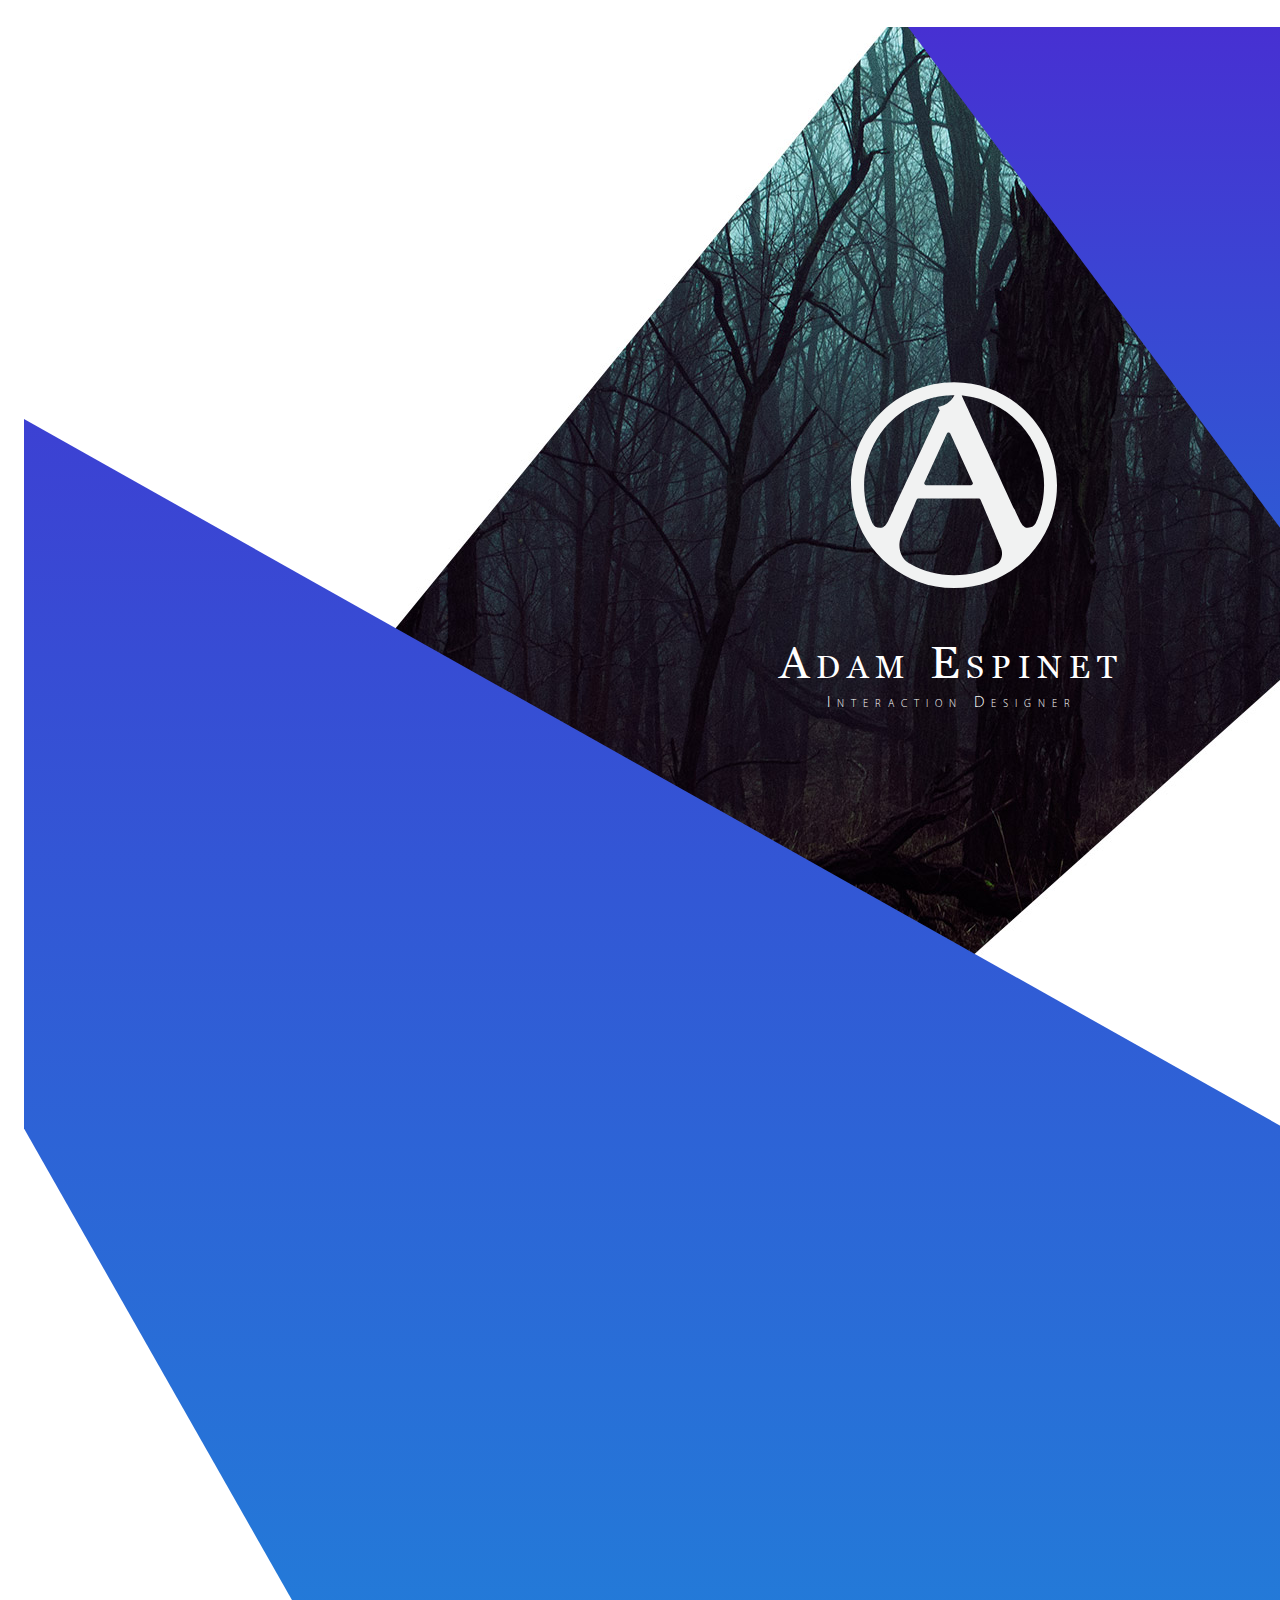
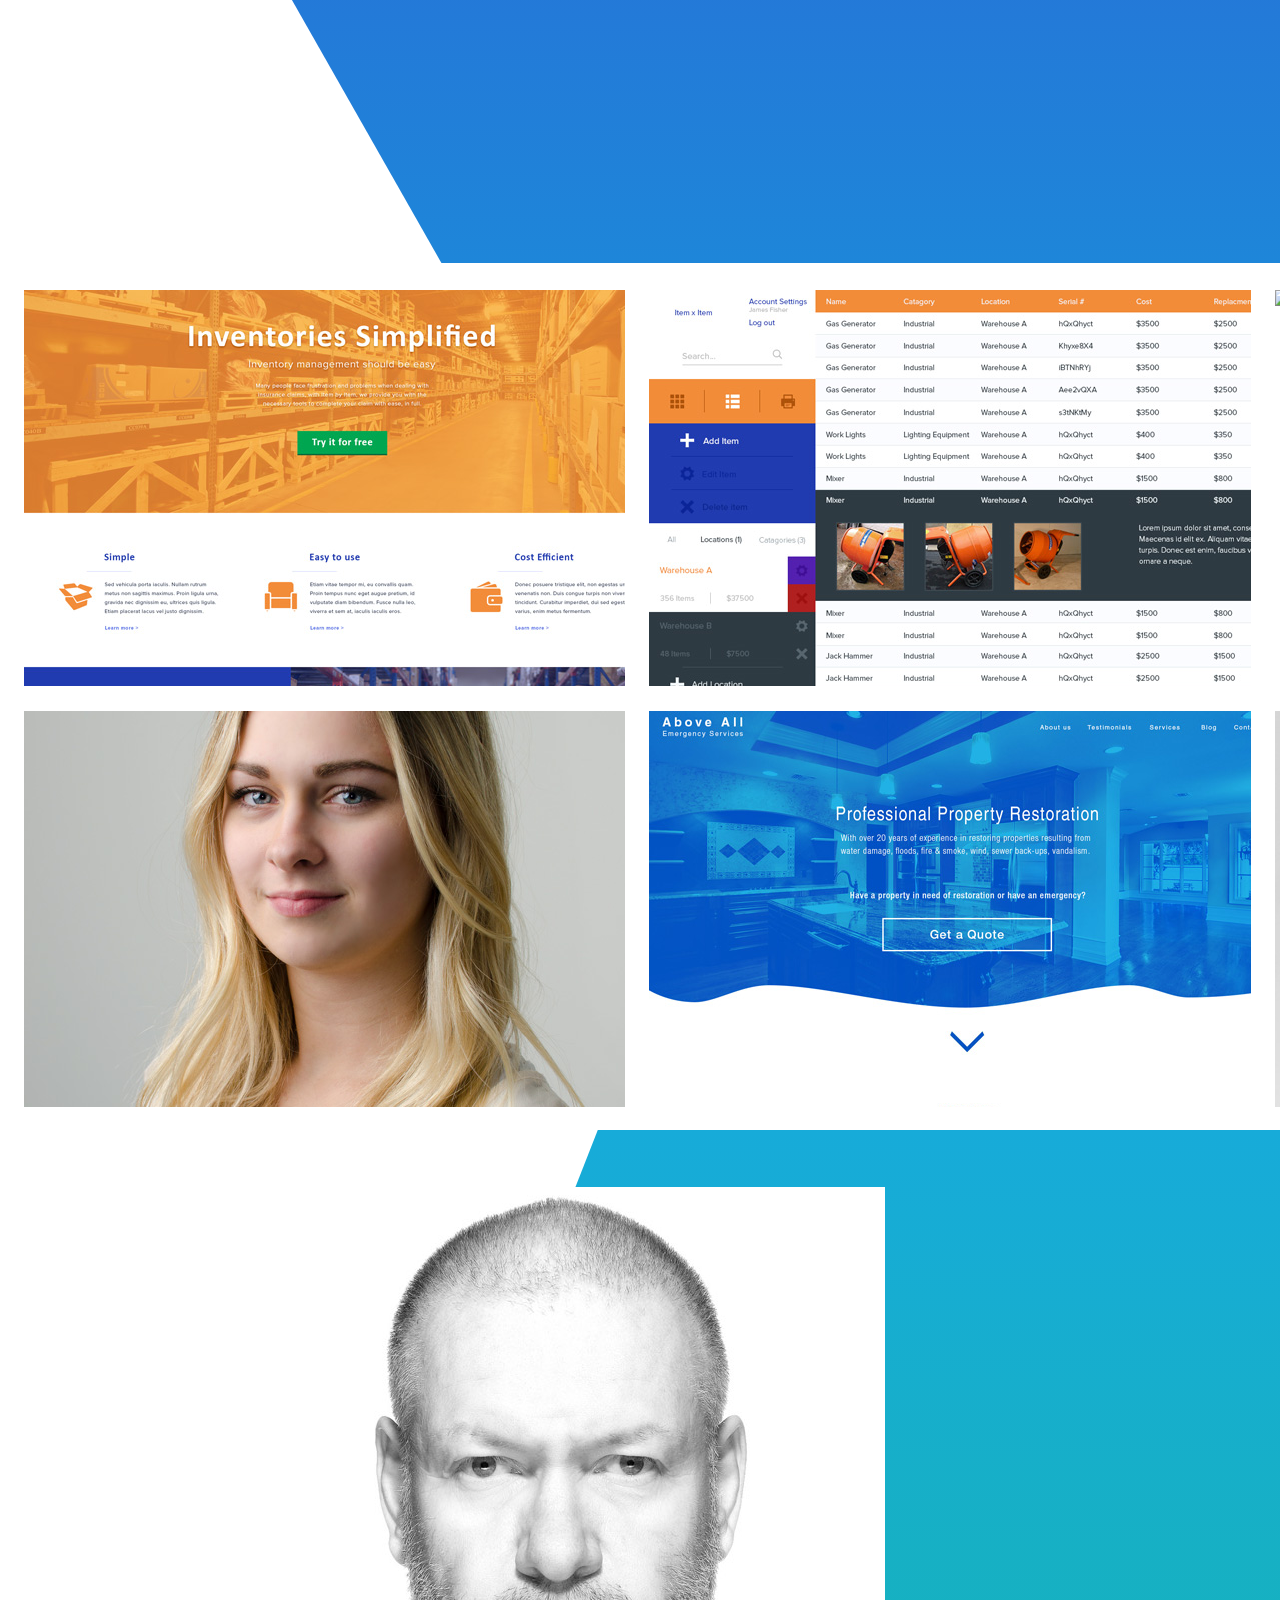
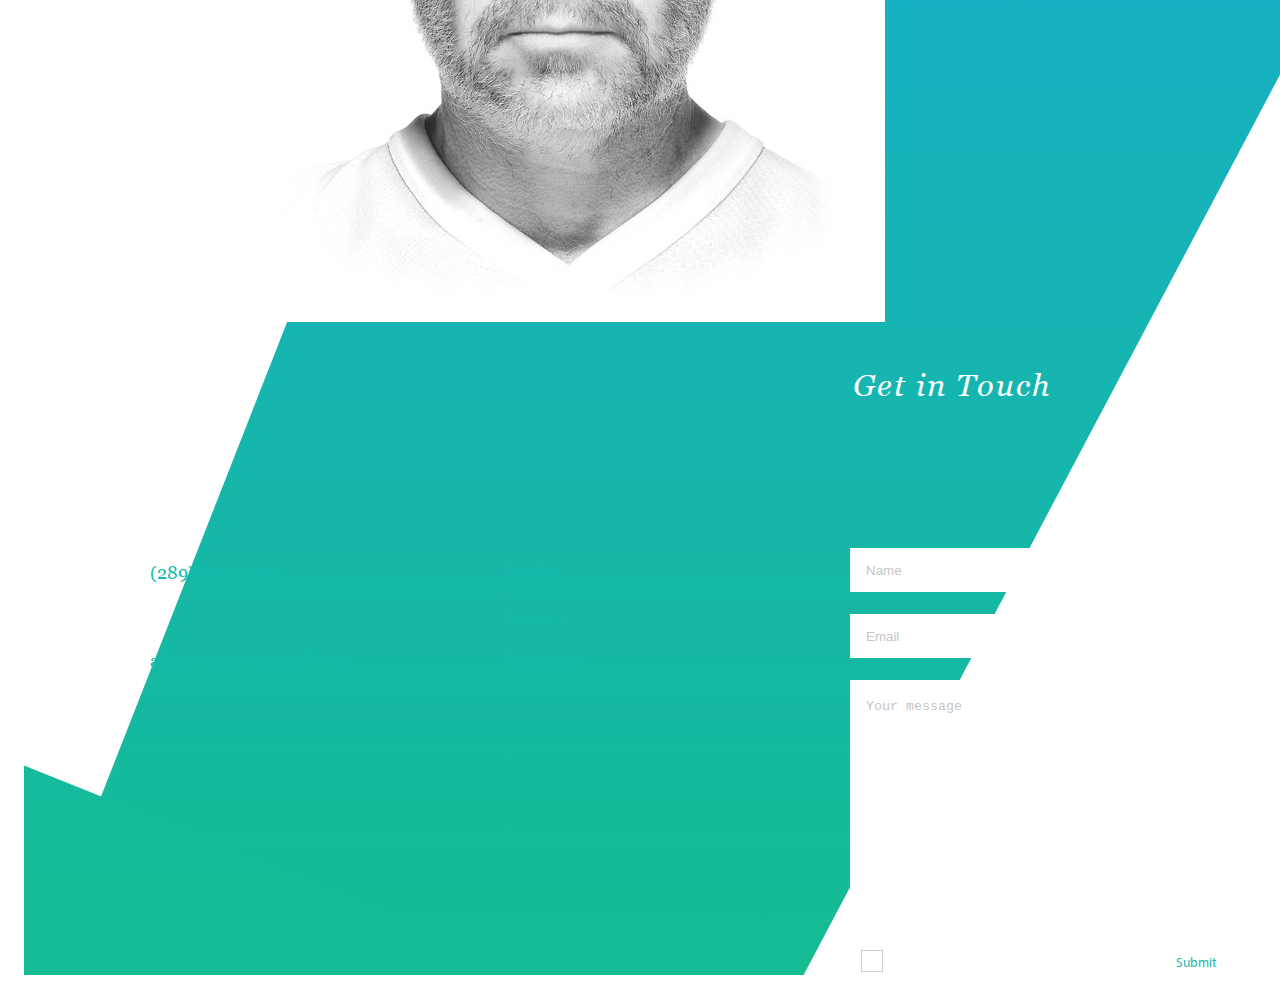
==== commit 5bdde7da: "Basic animations + cleaning markup" ====
--- a/adamespinet2015/index.html
+++ b/adamespinet2015/index.html
@@ -3,8 +3,6 @@
   <head>
     <title>Adam Espinet</title>
     <link href='css/style.css' rel='stylesheet'>
-    <script src='https://ajax.googleapis.com/ajax/libs/jquery/1.11.3/jquery.min.js'></script>
-    <script src='js/jquery.smoothState.min.js'></script>
   </head>
   <body>
     <div id='main-wrap'>
@@ -18,7 +16,7 @@
                   <stop offset='100%' style='stop-color:rgb(46,91,212);stop-opacity:1'></stop>
                 </linearGradient>
               </defs>
-              <path d='M396.7,0 0,0 396.7,944.6z' fill='url(#grad1)'></path>
+              <path d='M396.7,0 0,0 396.7,534z' fill='url(#grad1)'></path>
             </svg>
           </div>
           <div id='shape-purple-blue'>
@@ -34,7 +32,7 @@
           </div>
         </section>
         <section id='home'>
-          <svg class='animated bounceInUp' id='logo'>
+          <svg class='animated bounceInUp delay-medium' id='logo'>
             <path d='M108.013,5.164C51.141,5.164,5.035,51.271,5.035,108.143c0,56.874,46.105,102.98,102.978,102.98c56.874,0,102.979-46.106,102.979-102.98C210.992,51.271,164.887,5.164,108.013,5.164z M34.246,150.733c-3.959,0-6.309-1.488-7.649-4.223c-1.45-2.958-6.259-14.777-7.524-25.108c-0.523-4.279-0.947-7.953-0.947-13.065c0-5.322,0.287-8.905,0.91-13.182c4.723-32.395,26.672-59.171,56.279-70.74c3.998-1.563,8.162-2.862,12.416-3.846c4.138-0.957,8.394-1.621,12.729-1.986c2.517-0.21,6.441-0.318,7.994-0.317c-2.6,5.083-7.193,8.985-12.741,10.673c-1.219,0.371-2.491,0.625-3.792,0.771l1.721,3.748c0,0-50.002,107.736-51.329,110.174C40.744,146.511,38.578,150.733,34.246,150.733z M78.424,105.586l22.4-48.862c0.299-0.667,0.967-1.134,1.744-1.134c0.738,0,1.37,0.421,1.69,1.033l22.374,48.796l0.141,0.309c0.07,0.199,0.116,0.41,0.116,0.634c0,1.056-0.854,1.911-1.908,1.916h-0.014l-44.778-0.028c-1.058,0-1.915-0.856-1.915-1.915c0-0.265,0.054-0.518,0.151-0.747L78.424,105.586z M149.838,187.984c-11.059,6.111-25.886,10.28-41.75,10.28c-16.225,0-30.826-3.961-43.969-11.474c-0.775-0.406-1.524-0.854-2.24-1.349c-5.543-3.834-8.482-10.259-8.482-17.509c0-2.859,0.598-5.627,1.535-8.04c0.84-2.16,13.189-31.295,15.773-37.387l0.004,0.002c0.299-0.666,0.965-1.132,1.743-1.132h0.001h60.234h0.002c0.773,0,1.437,0.461,1.738,1.122c0.008,0.016,0.018,0.029,0.024,0.045s0.01,0.034,0.017,0.051c3.199,7.496,20.119,47.162,20.619,48.68c0.552,1.676,0.958,3.171,0.958,4.907C156.046,181.103,154.13,185.612,149.838,187.984z M189.516,146.511c-1.24,2.197-3.662,4.223-7.703,4.223c-4.35,0-6.444-4.223-7.99-7.102c-1.224-2.279-56.811-122.218-56.811-122.218l-1.301-2.836c0.833,0.069,1.662,0.151,2.488,0.244c40.628,4.541,73.079,36.122,78.942,76.336c0.623,4.277,0.951,8.648,0.951,13.096c0,4.438-0.367,8.794-0.947,13.065C195.755,131.557,191.401,143.17,189.516,146.511z' fill='#F1F2F2'></path>
           </svg>
           <div id='head'>
@@ -93,7 +91,9 @@
             <img src='img/itembyitem-website.jpg'>
             <figcaption>
               <h5 class='g400i'>Item by Item</h5>
-              <h6 class='p300'>View case study</h6>
+              <a class='p300' href='portfolio.html'>
+                View case study
+              </a>
             </figcaption>
           </figure>
         </div>
@@ -102,7 +102,9 @@
             <img src='img/itembyitem-app.jpg'>
             <figcaption>
               <h5 class='g400i'>Item by Item</h5>
-              <h6 class='p300'>View case study</h6>
+              <a class='p300' href='portfolio.html'>
+                View case study
+              </a>
             </figcaption>
           </figure>
         </div>
@@ -111,7 +113,9 @@
             <img src='img/alexis.jpg'>
             <figcaption>
               <h5 class='g400i'>Alexis</h5>
-              <h6 class='p300'>View photo set</h6>
+              <a class='p300' href='portfolio.html'>
+                View photo set
+              </a>
             </figcaption>
           </figure>
         </div>
@@ -120,7 +124,9 @@
             <img src='img/Martyna.jpg'>
             <figcaption>
               <h5 class='g400i'>Martyna</h5>
-              <h6 class='p300'>View photo set</h6>
+              <a class='p300' href='portfolio.html'>
+                View photo set
+              </a>
             </figcaption>
           </figure>
         </div>
@@ -129,7 +135,9 @@
             <img src='img/aboveall-website.jpg'>
             <figcaption>
               <h5 class='g400i'>Above All</h5>
-              <h6 class='p300'>View case study</h6>
+              <a class='p300' href='portfolio.html'>
+                View case study
+              </a>
             </figcaption>
           </figure>
         </div>
@@ -138,7 +146,9 @@
             <img src='img/branding.jpg'>
             <figcaption>
               <h5 class='g400i'>Jackson co.</h5>
-              <h6 class='p300'>View case study</h6>
+              <a class='p300' href='portfolio.html'>
+                View case study
+              </a>
             </figcaption>
           </figure>
         </div>
@@ -153,7 +163,7 @@
                   <stop offset='100%' style='stop-color:rgb(21,188,147);stop-opacity:1'></stop>
                 </linearGradient>
               </defs>
-              <path d='M1866,0.2 1866,501.5 1366.3,1446.2 606.3,1446.2 1161.7,0.2z' fill='url(#grad3)'></path>
+              <path d='M1273.3,0 566.8,0 0,1445 772.6,1445 1273.3,498.7z' fill='url(#grad3)'></path>
             </svg>
           </div>
           <div id='triangle-green'>
@@ -235,6 +245,8 @@
         </footer>
       </section>
     </div>
+    <script src='https://ajax.googleapis.com/ajax/libs/jquery/1.11.3/jquery.min.js'></script>
+    <script src='js/jquery.smoothState.min.js'></script>
     <script src='js/adamespinet.js'></script>
   </body>
 </html>
--- a/adamespinet2015/css/style.css
+++ b/adamespinet2015/css/style.css
@@ -51,14 +51,17 @@
 /*# sourceMappingURL=reset.css.map */
 
 html {
+  width: 1855px;
+  height: 4148px;
+  margin: 27px 24px 27px 24px; }
+
+body {
   width: 100%;
-  height: 4173px;
-  width: 1903px; }
+  height: 100%; }
 
 #main-wrap {
-  height: 4173px;
-  width: 1903px;
-  display: none; }
+  width: 100%;
+  height: 100%; }
 
 #wrap-top {
   height: 1839px; }
@@ -70,7 +73,7 @@
   #wrap-top #home {
     height: 1053px;
     background-image: url("../img/BackgroundAbstract-70.jpg");
-    background-position: 0 27px;
+    background-position: 0 0;
     background-repeat: no-repeat;
     position: relative;
     z-index: -5; }
@@ -139,12 +142,14 @@
   #portfolio .img-wrap {
     width: 601.3px;
     height: 396px;
-    margin: 0 0 25px 25px;
+    margin: 0 24px 24px 0;
     float: left;
     overflow: hidden;
     display: inline-block; }
     #portfolio .img-wrap:nth-child(-n+3) figure figcaption {
       background-color: #1c94d9; }
+    #portfolio .img-wrap:nth-child(3n) {
+      margin: 0 0 25px 0; }
     #portfolio .img-wrap figure {
       margin: 0;
       position: relative; }
@@ -176,14 +181,16 @@
       -webkit-transition: all 0.3s ease; }
       #portfolio .img-wrap figcaption h5 {
         text-align: center; }
-      #portfolio .img-wrap figcaption h6 {
-        margin: 15px 0 0 0;
-        text-align: center; }
+      #portfolio .img-wrap figcaption a {
+        margin: 15px auto;
+        text-align: center;
+        display: block;
+        position: relative; }
 
 #wrap-bottom {
-  height: 1470px; }
+  height: 1445px; }
   #wrap-bottom #accents-bottom {
-    height: 1470px;
+    height: 100%;
     width: 100%;
     position: absolute;
     z-index: -3; }
@@ -210,9 +217,10 @@
         #wrap-bottom #about #writeup #about-content p {
           text-align: left; }
   #wrap-bottom footer {
-    height: 630px; }
+    height: 605px; }
     #wrap-bottom footer h3 {
-      text-align: center; }
+      text-align: center;
+      display: block; }
     #wrap-bottom footer #contact {
       width: 450px;
       height: 186px;
@@ -272,14 +280,11 @@
       float: right; }
 
 #accents-top #triangle-top {
-  padding-top: 27px;
-  padding-right: 24px;
   float: right; }
   #accents-top #triangle-top svg {
     width: 396px;
     height: 944px; }
 #accents-top #shape-purple-blue {
-  padding-left: 24px;
   margin-top: 391px;
   float: left;
   position: absolute; }
@@ -288,61 +293,56 @@
     height: 1445px; }
 
 #accents-bottom #shape-blue-green {
-  padding-right: 24px;
   float: right; }
   #accents-bottom #shape-blue-green svg {
-    width: 1866px;
+    width: 1273.3px;
     height: 1445px; }
 #accents-bottom #triangle-green {
-  padding-left: 24px;
-  margin-top: 1236px;
+  margin-top: 1235px;
   position: absolute; }
   #accents-bottom #triangle-green svg {
     width: 523.7px;
     height: 210px; }
 
-#portfolio-wrap {
-  height: 4173px;
-  width: 1852px;
-  margin: 27px 24px 27px 24px; }
-  #portfolio-wrap #write-up {
-    width: 396px;
+#write-up {
+  width: 396px;
+  height: 100vh;
+  position: fixed; }
+  #write-up #copy-portfolio {
+    width: 362px;
     height: 1050px;
-    position: fixed; }
-    #portfolio-wrap #write-up #copy-portfolio {
-      width: 362px;
-      height: 1050px;
-      padding: 0;
-      margin: 0 auto; }
-      #portfolio-wrap #write-up #copy-portfolio h3 {
-        margin: 280px 0 0 0; }
-      #portfolio-wrap #write-up #copy-portfolio h6 {
-        margin: 95px 0 0 0; }
-      #portfolio-wrap #write-up #copy-portfolio p {
-        margin: 22px 0 0 0; }
-        #portfolio-wrap #write-up #copy-portfolio p:first-of-type {
-          margin-top: 0; }
-      #portfolio-wrap #write-up #copy-portfolio ul {
-        margin: 50px 0 0 0; }
-  #portfolio-wrap #photo-container {
+    padding: 0;
+    margin: 0 auto; }
+    #write-up #copy-portfolio h3 {
+      margin: 280px 0 0 0; }
+    #write-up #copy-portfolio h6 {
+      margin: 80px 0 0 0; }
+    #write-up #copy-portfolio p {
+      margin: 22px 0 0 0; }
+      #write-up #copy-portfolio p:first-of-type {
+        margin-top: 0; }
+    #write-up #copy-portfolio ul {
+      margin: 50px 0 0 0; }
+
+#photo-container {
+  width: 1432px;
+  height: 3600px;
+  float: right; }
+  #photo-container .photo-1column {
+    float: right;
     width: 1432px;
-    height: 3600px;
-    float: right; }
-    #portfolio-wrap #photo-container .photo-1column {
-      float: right;
-      width: 1432px;
-      height: 816px;
-      background-color: blue;
-      margin: 0 0 24px 0;
-      content: ""; }
-    #portfolio-wrap #photo-container .photo-2column {
-      float: left;
-      width: 704px;
-      height: 1026px;
-      margin: 0 0 24px 0;
-      background-color: #16b4ce; }
-      #portfolio-wrap #photo-container .photo-2column:nth-of-type(odd) {
-        margin: 0 24px 0 0; }
+    height: 816px;
+    background-color: blue;
+    margin: 0 0 24px 0;
+    content: ""; }
+  #photo-container .photo-2column {
+    float: left;
+    width: 704px;
+    height: 1026px;
+    margin: 0 0 24px 0;
+    background-color: #16b4ce; }
+    #photo-container .photo-2column:nth-of-type(odd) {
+      margin: 0 24px 0 0; }
 
 #accents-portfolio {
   z-index: -1;
@@ -353,7 +353,7 @@
       width: 396px;
       height: 396.5px; }
   #accents-portfolio #shape-bottom {
-    margin: 772.6px 0 0 0;
+    margin: 67vh 0 0 0;
     position: absolute; }
     #accents-portfolio #shape-bottom svg {
       width: 396px;
@@ -368,6 +368,9 @@
 
 .delay {
   animation-delay: 0.5s; }
+
+.delay-medium {
+  animation-delay: 1s; }
 
 /* animated */
 .animated {
@@ -379,6 +382,15 @@
 .animated.infinite {
   -webkit-animation-iteration-count: infinite;
   animation-iteration-count: infinite; }
+
+.pageAnimation {
+  -webkit-animation-duration: 0.4s;
+  animation-duration: 0.4s;
+  -webkit-animation-fill-mode: both;
+  animation-fill-mode: both; }
+
+.isExiting {
+  animation-direction: reverse; }
 
 @keyframes bounce {
   0%, 20%, 53%, 80%, 100% {
@@ -439,11 +451,24 @@
   -webkit-animation-name: fadeIn;
   animation-name: fadeIn; }
 
+@keyframes fadeInUp {
+  0% {
+    opacity: 0;
+    -webkit-transform: translate3d(0, 50%, 0);
+    transform: translate3d(0, 50%, 0); }
+  100% {
+    opacity: 1;
+    -webkit-transform: none;
+    transform: none; } }
+.fadeInUp {
+  -webkit-animation-name: fadeInUp;
+  animation-name: fadeInUp; }
+
 @keyframes fadeInDown {
   0% {
     opacity: 0;
-    -webkit-transform: translate3d(0, -50%, 0);
-    transform: translate3d(0, -50%, 0); }
+    -webkit-transform: translate3d(0, -25%, 0);
+    transform: translate3d(0, -25%, 0); }
   100% {
     opacity: 1;
     -webkit-transform: none;
@@ -452,6 +477,32 @@
   -webkit-animation-name: fadeInDown;
   animation-name: fadeInDown; }
 
+@keyframes fadeInLeft {
+  0% {
+    opacity: 0;
+    -webkit-transform: translate3d(50%, 0, 0);
+    transform: translate3d(50%, 0%, 0); }
+  100% {
+    opacity: 1;
+    -webkit-transform: none;
+    transform: none; } }
+.fadeInLeft {
+  -webkit-animation-name: fadeInLeft;
+  animation-name: fadeInLeft; }
+
+@keyframes fadeInRight {
+  0% {
+    opacity: 0;
+    -webkit-transform: translate3d(-50%, 0, 0);
+    transform: translate3d(-50%, 0, 0); }
+  100% {
+    opacity: 1;
+    -webkit-transform: none;
+    transform: none; } }
+.fadeInRight {
+  -webkit-animation-name: fadeInRight;
+  animation-name: fadeInRight; }
+
 /*# sourceMappingURL=main.css.map */
 
 @font-face {
@@ -573,10 +624,13 @@
   font-size: 22px;
   letter-spacing: 2px;
   color: #fff; }
-figcaption h6 {
+figcaption a {
   font-size: 14px;
   letter-spacing: 2px;
-  color: #fff; }
+  color: #fff;
+  text-decoration: none; }
+  figcaption a:hover {
+    text-decoration: underline; }
 
 li {
   font-size: 18px;
